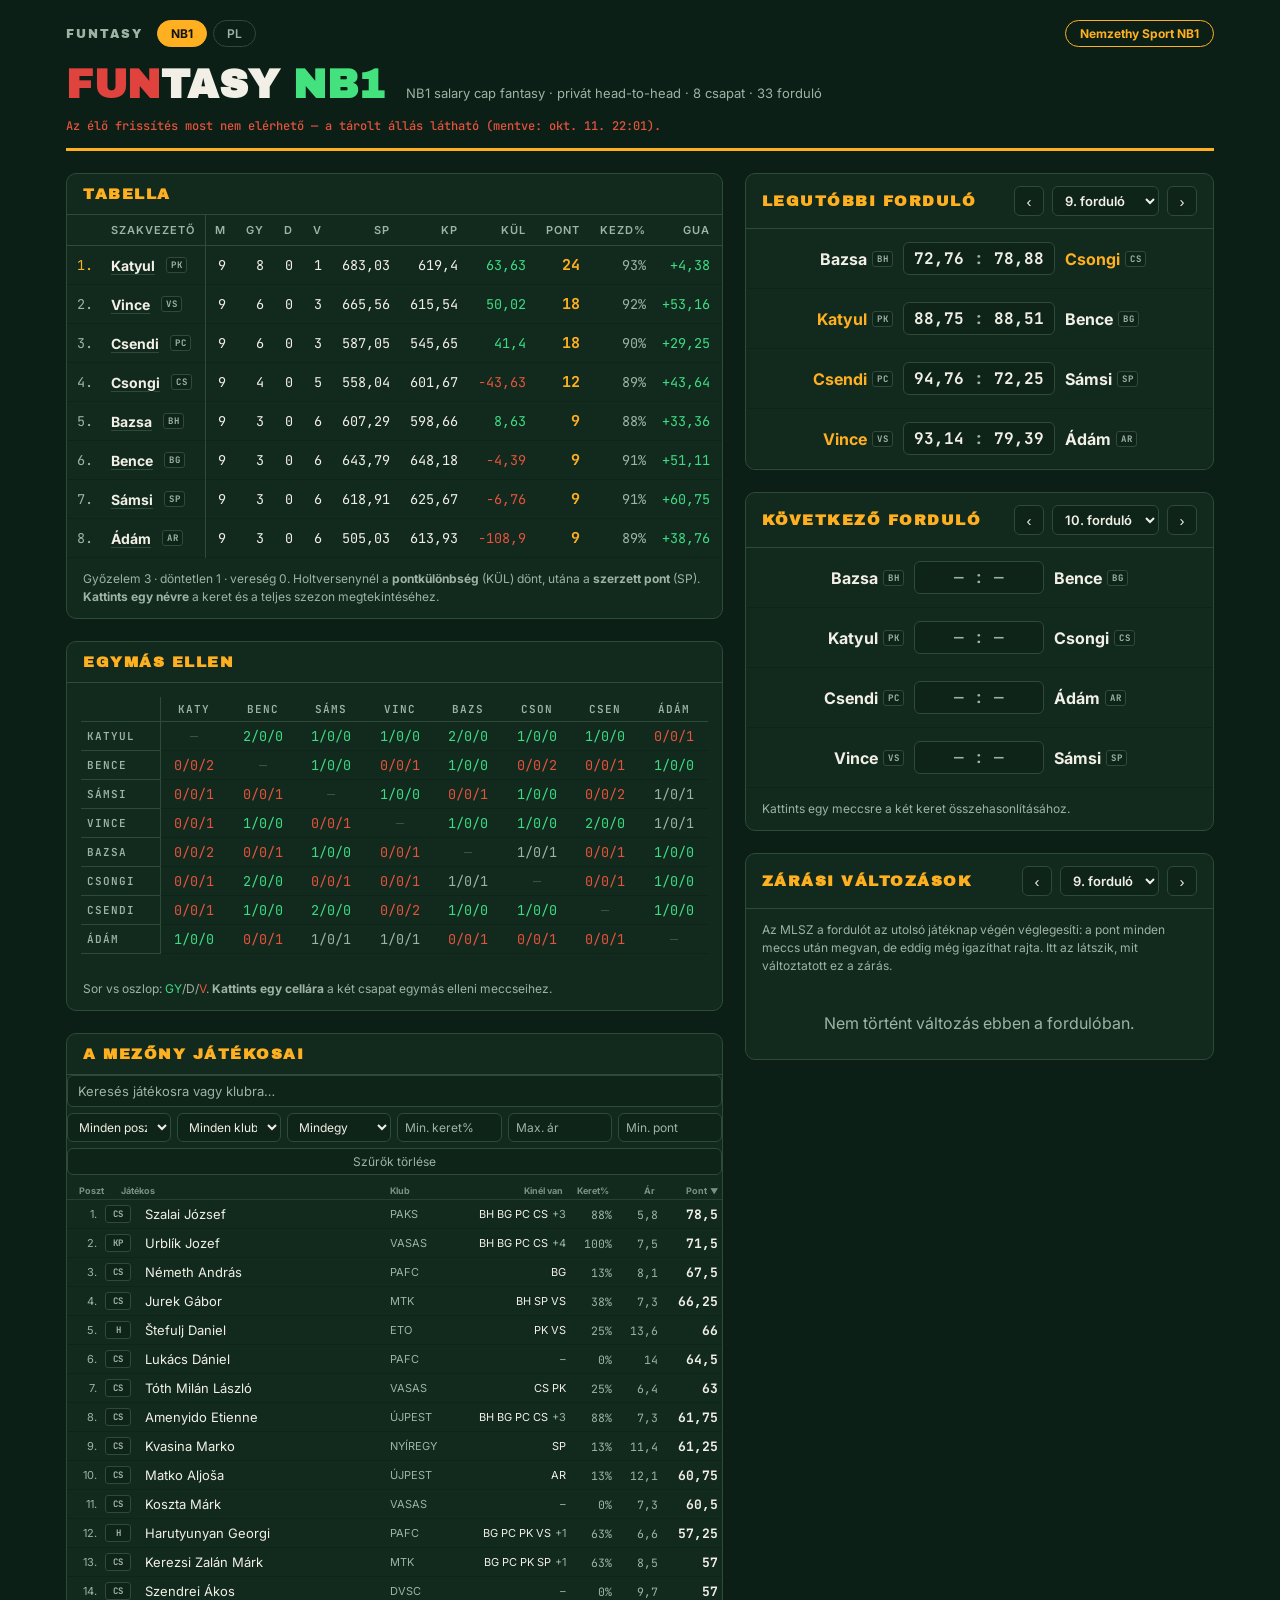
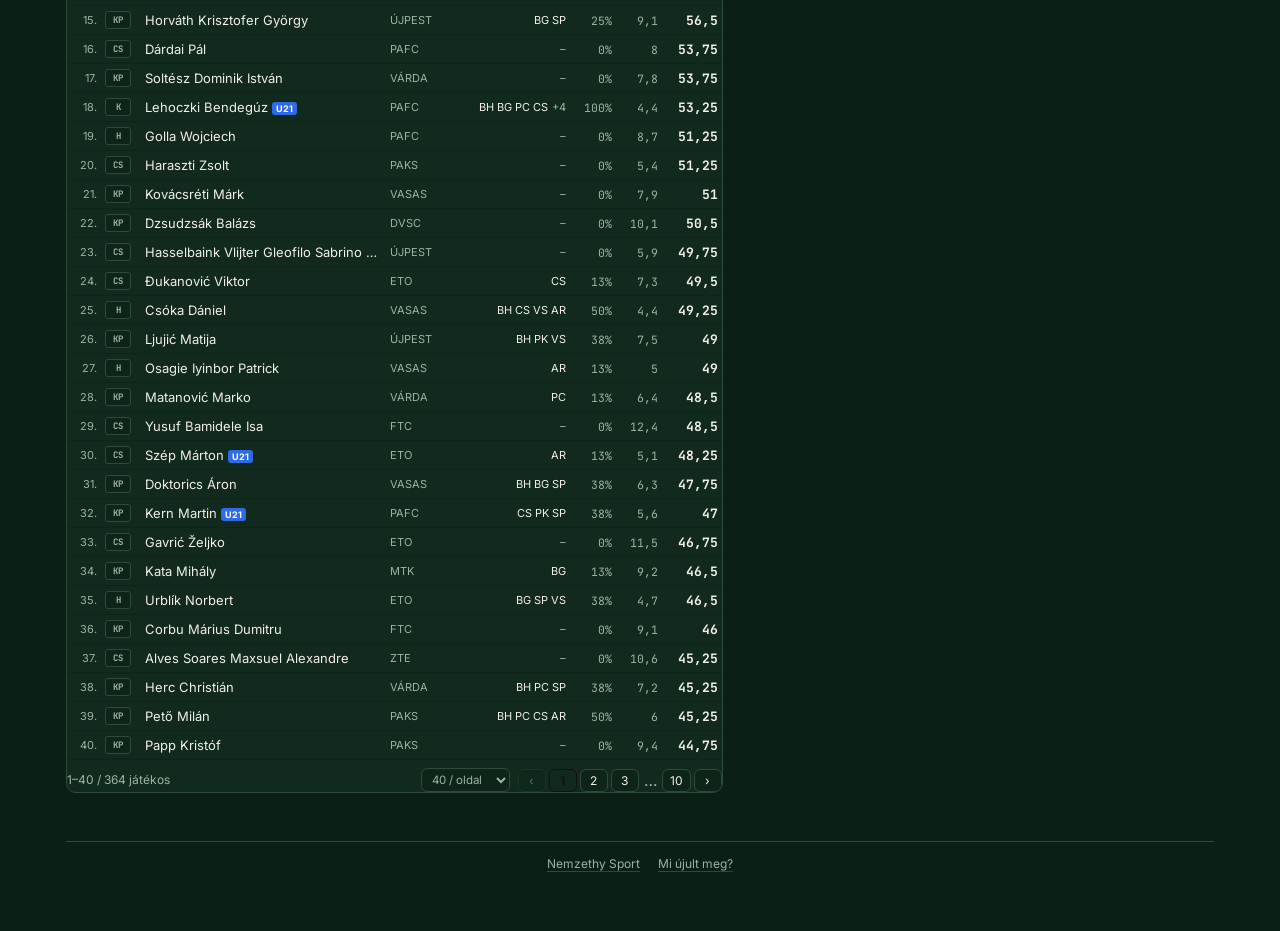
==== nb1/index.html @ 98ca0912 "One entry point for writing a piece, no article draft file naplo/cikk-elott.py is the first step of " ====
<!DOCTYPE html>
<html lang="hu">
<head>
<meta charset="UTF-8">
<meta name="viewport" content="width=device-width, initial-scale=1.0">
<title>FunTasy NB1 — H2H</title>
<link rel="preconnect" href="https://fonts.googleapis.com">
<link rel="preconnect" href="https://fonts.gstatic.com" crossorigin>
<!-- A betukeszlet-ivet NEM blokkolokent toltjuk. Egy sima <link rel=stylesheet>
     megallitja a lap megjeleneset, amig a Google valaszol: kimerve DOMContentLoaded
     57 ms helyett 12,6 MASODPERC, ha a fonts.googleapis.com nem elerheto - addig
     a lapon SEMMI nincs. A media="print" + onload trukk aszinkronna teszi: a
     tartalom azonnal latszik a tartalek betuvel (a `display=swap` miatt ugyis az
     lenne az elso festes), es a webfont akkor lep be, amikor megjott. -->
<link rel="stylesheet" media="print" onload="this.media='all';this.onload=null"
      href="https://fonts.googleapis.com/css2?family=Archivo+Black&family=Inter:wght@400;600;700&family=JetBrains+Mono:wght@500;700&display=swap">
<noscript><link rel="stylesheet"
      href="https://fonts.googleapis.com/css2?family=Archivo+Black&family=Inter:wght@400;600;700&family=JetBrains+Mono:wght@500;700&display=swap"></noscript>
<link rel="stylesheet" href="../funtasy.css?v=115">
</head>
<body class="liga-nb1">
<div class="wrap">
<noscript><div class="note nojs">Ehhez az oldalhoz <b>JavaScript</b> kell: a táblázatokat a
  böngésző tölti fel a mentett adatokból. JavaScript nélkül csak az üres keret látszik.</div></noscript>
<nav class="liganav" id="liganav"></nav>
<header>
  <h1><span class="fun">FUN</span>TASY <span class="tag">NB1</span></h1>
  <!-- Az alcímet a FunTasy.renderNav írja a közös LIGAK listából; ez itt csak
       tartalék, ha a JS nem futna le. -->
  <div class="sub">NB1 salary cap fantasy · privát head-to-head · 8 csapat · 33 forduló</div>
  <div id="status"></div>
</header>

<div class="grid">
  <div>
    <div class="panel">
      <h2>Tabella</h2>
      <div class="tablewrap"><table id="table"></table></div>
      <div class="note">Győzelem 3 · döntetlen 1 · vereség 0. Holtversenynél a <b>pontkülönbség</b> (KÜL) dönt, utána a <b>szerzett pont</b> (SP).
      <b>Kattints egy névre</b> a keret és a teljes szezon megtekintéséhez.</div>
    </div>
    <div class="panel">
      <h2>Egymás ellen</h2>
      <div class="matrix" id="matrix"></div>
      <div class="note">Sor vs oszlop: <span class="pos">GY</span>/<span style="color:var(--draw)">D</span>/<span class="neg">V</span>.
      <b>Kattints egy cellára</b> a két csapat egymás elleni meccseihez.</div>
    </div>
    <div class="panel" id="jlPanel" style="display:none">
      <h2>A mezőny játékosai</h2>
      <div id="jlDoboz"></div>
    </div>
  </div>
  <div>
    <div class="panel">
      <h2>Legutóbbi forduló
        <span class="roundnav">
          <button data-nav="past" data-d="-1">‹</button>
          <select id="selPast"></select>
          <button data-nav="past" data-d="1">›</button>
        </span>
      </h2>
      <div id="mPast"></div>
    </div>
    <div class="panel">
      <h2>Következő forduló
        <span class="roundnav">
          <button data-nav="next" data-d="-1">‹</button>
          <select id="selNext"></select>
          <button data-nav="next" data-d="1">›</button>
        </span>
      </h2>
      <div id="mNext"></div>
      <div class="note">Kattints egy meccsre a két keret összehasonlításához.</div>
    </div>

    <!-- Zarasi valtozasok. Ugyanaz a hely, ugyanaz a cim es ugyanaz a
         megjelenites, mint a PL panelje - csak cserek nincsenek: az NB1-ben a
         fordulo zarasakor nem all be automatikus csere. -->
    <div class="panel" id="znPanel" style="display:none">
      <h2>Zárási változások
        <span class="roundnav">
          <button data-znav="-1">‹</button>
          <select id="selZaras"></select>
          <button data-znav="1">›</button>
        </span>
      </h2>
      <div class="note">Az MLSZ a fordulót az utolsó játéknap végén véglegesíti: a pont
        minden meccs után megvan, de eddig még igazíthat rajta.
        Itt az látszik, mit változtatott ez a zárás.</div>
      <div id="znBody"></div>
    </div>
  </div>
</div>
<div class="lablec" id="lablec"></div>
</div>

<div class="ov" id="ov">
  <div class="modal">
    <button class="mback" id="ovBack" style="display:none" title="Vissza">‹ vissza</button>
    <button class="mclose" id="ovClose">×</button>
    <div class="mtitle" id="mTitle"></div>
    <div class="msub" id="mSub"></div>
    <div class="tabs" id="mTabs"></div>
    <div id="mBody"></div>
  </div>
</div>

<script src="../funtasy.js?v=115"></script>
<script>
// ======= KONFIGURÁCIÓ =======
const MEMBERS = {
  "Katyul":"peterkmrs", "Bence":"Dill Dough", "Sámsi":"samsonp", "Vince":"HolVanSalah",
  "Bazsa":"Hoxha98", "Csongi":"szcsngr", "Csendi":"cspeti93", "Ádám":"siuu_1885"
};
const COMPETITION = 3;
// Szemelyenkent azonos monogram a ket ligaban - ez az egyedi azonosito a
// majdani osszesito oldalhoz. A kozos jatekosoknal a Draft-liga monogramja;
// Samsi csak az NB1-ben jatszik, o a samsonp-bol kapott SP-t.
const MONOGRAM = {
  "Katyul":"PK", "Bence":"BG", "Sámsi":"SP", "Vince":"VS",
  "Bazsa":"BH", "Csongi":"CS", "Csendi":"PC", "Ádám":"AR"
};
const SCHEDULE = {"1": [["Bazsa", "Katyul", 50.75, 56.75], ["Csongi", "Bence", 48.5, 47.38], ["Csendi", "Vince", 48.0, 50.75], ["Sámsi", "Ádám", 45.0, 52.38]], "2": [["Bazsa", "Csongi", 62.0, 45.37], ["Katyul", "Bence", 71.13, 55.25], ["Csendi", "Sámsi", 52.88, 43.12], ["Vince", "Ádám", 55.01, 60.25]], "3": [["Bazsa", "Bence", 72.75, 73.0], ["Katyul", "Csongi", 66.13, 59.0], ["Csendi", "Ádám", 52.88, 47.25], ["Vince", "Sámsi", 60.88, 79.75]], "4": [["Bazsa", "Csendi", 51.63, 63.63], ["Katyul", "Vince", 81.25, 75.75], ["Csongi", "Sámsi", 67.13, 84.51], ["Bence", "Ádám", 82.38, 49.63]], "5": [["Bazsa", "Vince", null, null], ["Katyul", "Csendi", null, null], ["Csongi", "Ádám", null, null], ["Bence", "Sámsi", null, null]], "6": [["Bazsa", "Sámsi", null, null], ["Katyul", "Ádám", null, null], ["Csongi", "Csendi", null, null], ["Bence", "Vince", null, null]], "7": [["Bazsa", "Ádám", null, null], ["Katyul", "Sámsi", null, null], ["Csongi", "Vince", null, null], ["Bence", "Csendi", null, null]], "8": [["Bazsa", "Katyul", null, null], ["Csongi", "Bence", null, null], ["Csendi", "Vince", null, null], ["Sámsi", "Ádám", null, null]], "9": [["Bazsa", "Csongi", null, null], ["Katyul", "Bence", null, null], ["Csendi", "Sámsi", null, null], ["Vince", "Ádám", null, null]], "10": [["Bazsa", "Bence", null, null], ["Katyul", "Csongi", null, null], ["Csendi", "Ádám", null, null], ["Vince", "Sámsi", null, null]], "11": [["Bazsa", "Csendi", null, null], ["Katyul", "Vince", null, null], ["Csongi", "Sámsi", null, null], ["Bence", "Ádám", null, null]], "12": [["Bazsa", "Vince", null, null], ["Katyul", "Csendi", null, null], ["Csongi", "Ádám", null, null], ["Bence", "Sámsi", null, null]], "13": [["Bazsa", "Sámsi", null, null], ["Katyul", "Ádám", null, null], ["Csongi", "Csendi", null, null], ["Bence", "Vince", null, null]], "14": [["Bazsa", "Ádám", null, null], ["Katyul", "Sámsi", null, null], ["Csongi", "Vince", null, null], ["Bence", "Csendi", null, null]], "15": [["Bazsa", "Katyul", null, null], ["Csongi", "Bence", null, null], ["Csendi", "Vince", null, null], ["Sámsi", "Ádám", null, null]], "16": [["Bazsa", "Csongi", null, null], ["Katyul", "Bence", null, null], ["Csendi", "Sámsi", null, null], ["Vince", "Ádám", null, null]], "17": [["Bazsa", "Bence", null, null], ["Katyul", "Csongi", null, null], ["Csendi", "Ádám", null, null], ["Vince", "Sámsi", null, null]], "18": [["Bazsa", "Csendi", null, null], ["Katyul", "Vince", null, null], ["Csongi", "Sámsi", null, null], ["Bence", "Ádám", null, null]], "19": [["Bazsa", "Vince", null, null], ["Katyul", "Csendi", null, null], ["Csongi", "Ádám", null, null], ["Bence", "Sámsi", null, null]], "20": [["Bazsa", "Sámsi", null, null], ["Katyul", "Ádám", null, null], ["Csongi", "Csendi", null, null], ["Bence", "Vince", null, null]], "21": [["Bazsa", "Ádám", null, null], ["Katyul", "Sámsi", null, null], ["Csongi", "Vince", null, null], ["Bence", "Csendi", null, null]], "22": [["Bazsa", "Katyul", null, null], ["Csongi", "Bence", null, null], ["Csendi", "Vince", null, null], ["Sámsi", "Ádám", null, null]], "23": [["Bazsa", "Csongi", null, null], ["Katyul", "Bence", null, null], ["Csendi", "Sámsi", null, null], ["Vince", "Ádám", null, null]], "24": [["Bazsa", "Bence", null, null], ["Katyul", "Csongi", null, null], ["Csendi", "Ádám", null, null], ["Vince", "Sámsi", null, null]], "25": [["Bazsa", "Csendi", null, null], ["Katyul", "Vince", null, null], ["Csongi", "Sámsi", null, null], ["Bence", "Ádám", null, null]], "26": [["Bazsa", "Vince", null, null], ["Katyul", "Csendi", null, null], ["Csongi", "Ádám", null, null], ["Bence", "Sámsi", null, null]], "27": [["Bazsa", "Sámsi", null, null], ["Katyul", "Ádám", null, null], ["Csongi", "Csendi", null, null], ["Bence", "Vince", null, null]], "28": [["Bazsa", "Ádám", null, null], ["Katyul", "Sámsi", null, null], ["Csongi", "Vince", null, null], ["Bence", "Csendi", null, null]], "29": [["Bazsa", "Katyul", null, null], ["Csongi", "Bence", null, null], ["Csendi", "Vince", null, null], ["Sámsi", "Ádám", null, null]], "30": [["Bazsa", "Csongi", null, null], ["Katyul", "Bence", null, null], ["Csendi", "Sámsi", null, null], ["Vince", "Ádám", null, null]], "31": [["Bazsa", "Bence", null, null], ["Katyul", "Csongi", null, null], ["Csendi", "Ádám", null, null], ["Vince", "Sámsi", null, null]], "32": [["Bazsa", "Csendi", null, null], ["Katyul", "Vince", null, null], ["Csongi", "Sámsi", null, null], ["Bence", "Ádám", null, null]], "33": [["Bazsa", "Vince", null, null], ["Katyul", "Csendi", null, null], ["Csongi", "Ádám", null, null], ["Bence", "Sámsi", null, null]]};
// ============================

FunTasy.renderNav('nb1','../');   // ligavalto sav a kozos listabol
FunTasy.verzioOr();   // elavult lap -> egyszeri ujratoltes
FunTasy.renderLablec('../');       // lablec ugyanonnan

const $ = id => document.getElementById(id);
// A modal es a nezet-verem a kozos retegbol jon (funtasy.js). Korai
// deklaracio: a lentebbi nezetek (pl. showH2H) mar hivatkoznak ra.
const NEZET = FunTasy.nezetVerem({ov:'ov', vissza:'ovBack'});
const vShow=NEZET.mutat, vBack=NEZET.vissza, openModal=NEZET.nyit, closeModal=NEZET.zar;
const fmt = FunTasy.fmt, esc = FunTasy.esc, played = FunTasy.played;

// A fordulok szama a menetrendbol jon. Korabban a 33-as szam kilenc helyen
// volt beegetve; ha valaha valtozik, most eleg a menetrendet cserelni.
const ROUNDS = Object.keys(SCHEDULE).map(Number).sort((a,b)=>a-b);
const LAST_ROUND = ROUNDS[ROUNDS.length-1];

// A folyamatban levo fordulo elo eredmenyei. Ketfele forrasbol toltodik:
// a results.json "provisional" fordulojabol (a gyujto 3 orankent irja) es a
// bongeszos elo lekeresbol (percre friss). A tabellaba es a matrixba NEM
// szamit bele - oda csak a lezart fordulo kerul. A meccspanelen "elo"
// jelolessel jelenik meg.
const LIVE = {};
// ugyanaz nev szerint: a fordulo-lista es a meccs-adatlap innen veszi az
// elo allast (ott nincs kezunkben a menetrendbeli sorszam)
const eloAllas = FunTasy.eloKereso(LIVE);

// ---------- kezdoallitasi hatekonysag (NB1) ----------
// A SZAMITAS a gyujtoben el (collect.py hatekonysag - fix pad-szabaly,
// kapitany, magyarszabaly), az eredmeny a kis hatekonysag.json-ban jon:
// a lapnak igy nem kell a teljes kerettortenetet letoltenie a tabellahoz.
let KEZD = null;
fetch('../hatekonysag.json?t='+Date.now()).then(r=>r.ok?r.json():null)
  .then(j=>{ if(j&&j.rounds){ KEZD=j.rounds; renderTable(); } }).catch(()=>{});
const kezdErtek=(nev,r)=>((KEZD||{})[r]||{})[nev]||null;

// ---------- Guardiola mutato (NB1) ----------
// A SZAMITAS is a gyujtoben el (collect.py guardiola): a mult heti kerethez
// az ADOTT fordulo nyers pontjai kellenek MINDEN jatekosra, az pedig a
// bontasok/<r>.json - fordulonkent 40 KB. Azt a lapnak nem letoltenie kell,
// hanem a kesz kis fajlt (guardiola.json) beolvasnia.
// A tabella kumulalt oszlopa ugyanabbol a korbol szamol, mint a tabella.
let GUARD = null;
fetch('../guardiola.json?t='+Date.now()).then(r=>r.ok?r.json():null)
  .then(j=>{ if(j&&j.rounds){ GUARD=j.rounds; renderTable(); } }).catch(()=>{});
const guardErtek=(nev,r)=>((GUARD||{})[r]||{})[nev]||null;

// ---------- Round preview / round summary (articles.json) ----------
// A short piece of writing about one fixture, shown on its match page. A
// missing or empty file is not an error - then there is simply no strip.
// If the file lands AFTER a match page was opened, redraw it: otherwise
// the strip would stay away until the reader closed and reopened it.
let ARTICLES = null;
fetch('../articles.json?t='+Date.now()).then(r=>r.ok?r.json():null).catch(()=>null)
  .then(j=>{ if(!j) return; ARTICLES=j;
    if(MECCS && $('ov').classList.contains('open')) meccsTest(); });
// A round is CLOSED when the collector has written its results into the
// schedule. A round still in progress goes into LIVE instead (collect.py
// marks it "provisional"), and its points can still move - see the gate
// in FunTasy.matchArticle.
const roundClosed = r => !LIVE[r] && (SCHEDULE[r]||[]).some(played);

const T = FunTasy.create({
  kezd: kezdErtek,
  guard: guardErtek,
  entries:     () => Object.keys(MEMBERS),
  schedule:    SCHEDULE,
  live:        LIVE,
  firstRound:  1,
  lastRound:   LAST_ROUND,
  nameHeader:  'Szakvezető',
  tag:         n => MONOGRAM[n] || '',
  matrixOrder: () => Object.keys(MEMBERS),        // rogzitett sorrend, nem tabella szerinti
  nameAttr:    n => `data-member="${esc(n)}"`,
  matchAttr:   (h,v,r) => `data-h="${esc(h)}" data-v="${esc(v)}" data-r="${r}"`,
  onMatrixClick: (a,b) => showH2H(a,b),
  els: { table:'table', matrix:'matrix', mPast:'mPast', mNext:'mNext',
         selPast:'selPast', selNext:'selNext' }
});
T.bindNav();
const renderTable     = () => T.renderTable();
const renderMatches   = w  => T.renderMatches(w);
const renderMatrix    = () => T.renderMatrix();
const lastPlayedRound = () => T.lastPlayedRound();
const nextRound       = () => T.nextRound();

// ---------- API ----------
// A proxy-URL-ekre idobelyeg kerul, kulonben a proxy a SAJAT gyorsitotarabol
// szolgal ki: iPhone-on ugy alltunk, hogy akarhanyszor toltottuk ujra a lapot,
// ugyanaz a jatekos-pont jott vissza. Ez megosztott gyorsitotar volt, nem a
// keszuleke - ezert nem elegendo a no-store, a proxy kulcsat kell valtoztatni.
// Az MLSZ sajat URL-jehez (direkt utvonal) szandekosan NEM nyulunk: nincs
// igazolva, hogy tur egy ismeretlen parametert, es ott a no-store amugy is
// eleg (kozbeeso megosztott gyorsitotar nincs).
// A proxys lekeres a kozos retegben el (funtasy.js -> FunTasy.lekero), mert
// mindket liga-oldalnak ugyanaz kell. Korabban kulon peldany volt itt es a
// PL-en, es a gyorsitotar-javitast ket kulonbozo alaku kodba kellett beirni.
// Az MLSZ-nel a valasz akkor ervenyes, ha van benne `data` tomb, es teljes
// kudarcnal kivetelt dobunk (a hivo ebbol tudja, hogy a statuszsavba irjon).
const apiGet = FunTasy.lekero({
  ervenyes: j => j && Array.isArray(j.data),
  hiba: 'dob',
  jelez: cimke => { const st=$('status'); if(st) st.textContent=FunTasy.statusz.keres(cimke); }
});

// A jatekos-adatlap vegpontja NEM `data` burokban valaszol - a mezok a
// gyokerben allnak -, tehat a fenti ervenyesseg-feltetel elutasitana. Sajat
// lekero jar hozza, sajat feltetellel; statuszsavot nem ir, mert ez csak
// kiegeszito adat a profilhoz, nem az, amire a nezo var.
const apiGetLap = FunTasy.lekero({
  ervenyes: j => j && Array.isArray(j.rounds),
  hiba: 'dob'
});

// ---------- élő frissítés ----------
const USER_IDS={};
// Hiba eseten a statuszsavban jelezunk. Ha epp fordulo van folyamatban
// (van elo eredmeny vagy a szerver ideiglenesnek jelolt fordulot), a
// felhasznalot az erdekli, hogy az elo allas nem frissul - errol szol az
// uzenet. Nyugalmi idoszakban a tarolt allas amugy is naprakesz.
const lekeresHiba = FunTasy.hibajelzo({
  eloE: () => Object.keys(LIVE).length>0 || (window.PROVISIONAL||[]).length>0,
  taroltIdo: () => window.TAROLT_IDO,
});
// Elo fordulo alatt percenkent ujra lekerjuk az allast (FunTasy.eloFrissito).
// Csak akkor jar, ha van folyamatban levo fordulo ES lathato a lap.
// A masodik parameter az ora koze. Elesben nincs megadva (60 mp az
// alapertelmezes); a bongeszos teszt allitja at, hogy ne kelljen perceket
// varnia - ez az EGYETLEN celja, mas nem irja.
const ELOORA = FunTasy.eloFrissito(() => refresh(), window.ELO_ORA_KOZ);
const TAGOK=Object.entries(MEMBERS);
// A RANGLISTA-URL EGY HELYEN KESZUL. Ezt kerjuk le elesben, es pontosan
// ezzel keressuk a Worker tarolojaban is (lasd taroltAllas). Ha ket helyen
// allna ossze, a ket URL eszrevetlenul elcsuszhatna, es a tarolo sosem
// talalna - ugyanaz a csapda, mint a ket helyen elo halasztott-meccs
// szabalynal.
const rangUrl = uname =>
  `https://fantasy-api.mlsz.hu/competitions/${COMPETITION}/rankings?include=user_team.user.id,summary_statistics,ranking,rounds,competition_rank&page=1&per_page=5&filter%5Bsearch%5D=${encodeURIComponent(uname)}`;
// EGY ranglista-valasz ertelmezese. Kozos az ELO es a TAROLT uton, hogy a
// ketto ne mondhasson mast ugyanarrol az adatrol.
function beolvas(got, name, uname, j){
  const row=(j?.data||[]).find(d=>d.user_team?.user?.username===uname)||j?.data?.[0];
  if(!row) return false;
  if(row.user_team?.user?.id) USER_IDS[name]=row.user_team.user.id;
  got[name]={};
  for(const rs of (row.user_team?.round_statistics||[])) got[name][rs.round_number]=rs.points;
  return true;
}
// A LIVE reteg feltoltese es a lap ujrarajzolasa. Visszaadja, hany meccs
// kapott elo allast. Szinten kozos a ket uton.
function kirajzol(got){
  let filled=0;
  // A lekert eredmeny NEM a menetrendbe kerul, hanem a LIVE overlaybe: nem
  // tudjuk rola, hogy a fordulo lezarult-e, ezert a tabellaba nem szamit
  // bele. Amint a collect.py archivalja, a results.json-bol jon veglegesen.
  for(const r of ROUNDS) SCHEDULE[r].forEach((m,i)=>{
    if(m[2]!=null) return;                // mar archivalt = vegleges
    const hp=got[m[0]]?.[r], vp=got[m[1]]?.[r];
    if(hp==null||vp==null) return;
    if(!hp && !vp) return;                // 0-0 = a fordulo el sem kezdodott
    (LIVE[r]=LIVE[r]||[])[i]=[m[0],m[1],hp,vp]; filled++;
  });
  eloKeretbol();          // amit az MLSZ meg nem adott meg, a keretbol
  T.rPast=lastPlayedRound(); T.rNext=nextRound();
  renderTable(); renderMatches('past'); renderMatches('next'); renderMatrix();
  return filled;
}
// AZ UTOLSO ISMERT ALLAS - egyetlen kor-utbol, meg az elo lekeres elott.
//
// A KIZART HIBA: "ha valaki mar lekerdezte, lassam azt".
// A lap elso kepe eddig a repobol jott, amit a gyujto 3 orankent frissit -
// tehat ha a telefonod tiz perce mar lekerte a friss allast, a gepen megis
// a regit lattad, es meg is kellett varnod, amig a nyolc lekeres ujra
// lefut. A Worker megjegyzi, amit o maga kert le (tartalek/proxy-worker.js),
// es ezt egy keresben visszaadja.
//
// NEM helyettesiti az elo lekerest, csak MEGELOZI: a refresh utana ugyis
// fut, es ha kozben valtozott valami, felulirja. A kiirt ido a LEKERESE,
// nem a mostani pillanat - pontosan az az allitas, hogy ezt latta utoljara
// barki.
async function taroltAllas(){
  const t = await FunTasy.taroltak(TAGOK.map(([,uname]) => rangUrl(uname)));
  if(!t) return false;
  const got={}; let ok=0, ido=null;
  for(const [name,uname] of TAGOK){
    const rek=t[rangUrl(uname)];
    if(!rek || !rek.adat) continue;
    let j; try{ j=JSON.parse(rek.adat); }catch(e){ continue; }
    if(beolvas(got,name,uname,j)) ok++;
    if(rek.ido && (!ido || rek.ido>ido)) ido=rek.ido;
  }
  if(!ok) return false;
  if(!kirajzol(got)) return false;
  const eloR=Object.keys(LIVE).map(Number).sort((a,b)=>b-a)[0];
  if(eloR){
    const st=$('status');
    st.className='ok';
    st.textContent=FunTasy.statusz.elo(eloR, ido ? Date.parse(ido) : Date.now());
  }
  return true;
}
async function refresh(){
  const st=$('status'); st.className='';
  const tagok=TAGOK, n=tagok.length;
  const got={}; let filled=0, ok=0;
  // EGY szakvezeto lekerese. Az ertelmezes a kozos beolvas-ban van, hogy
  // az elso (egyedul indulo), a tobbi (egyszerre indulo) es a tarolt ut ne
  // ertelmezhesse maskepp ugyanazt az adatot.
  const egy = async ([name,uname], cimke) => {
    let j; try{ j=await apiGet(rangUrl(uname),cimke); }catch(e){ return false; }
    return beolvas(got,name,uname,j);
  };
  try{
    // AZ ELSO KERES EGYEDUL MEGY. A lekero abbol tanulja meg, melyik
    // proxy-ut mukodik (FunTasy.lekero "bevalt"), es a tobbi mar azzal
    // indul. Ha mind a nyolc egyszerre indulna, egy rossz napon mind a
    // nyolc vegigprobalna a teljes utlistat - volt mar ilyen nap
    // volt (naplo/proxy-meres.txt: ket kozvetito egyszerre esett ki).
    if (await egy(tagok[0], `(1/${n}) ${tagok[0][0]}`)) ok++;
    // A TOBBI EGYSZERRE. Korabban mind a nyolc EGYMAS UTAN ment, egyenkent
    // megvarva - nyolc kor-ut sorban, percenkent ujra, olyan adatert, ami
    // az NB1-en naponta 2-4-szer valtozik (az MLSZ meccs kozben nem ad
    // pontot: `eloPontok: false`). Ugyanaz az adat most ket kor-ut alatt.
    const tobbi = tagok.slice(1);
    if (tobbi.length){
      const jott = await Promise.all(tobbi.map(t => egy(t, `(még ${tobbi.length})`)));
      ok += jott.filter(Boolean).length;
      // Aki a parhuzamos korbol kimaradt, azt egyesevel ujraprobaljuk. Egy
      // sorozat-keresre adott elutasitas (vagy egy rossz pillanat) ne
      // hagyjon lyukat az allasban: a hianyzo szakvezeto meccse kulonben
      // allas nelkul maradna ebben a korben.
      const hianyzo = tobbi.filter((t,k) => !jott[k]);
      for (const t of hianyzo) if (await egy(t, `(újra) ${t[0]}`)) ok++;
    }
    if(!ok){ lekeresHiba(); return; }
    filled=kirajzol(got);
    st.className='ok';
    const eloR = Object.keys(LIVE).map(Number).sort((a,b)=>b-a)[0];
    if(filled && eloR) ELOORA.indit(); else ELOORA.allj();
    st.textContent = (filled && eloR) ? FunTasy.statusz.elo(eloR, Date.now())
                                      : FunTasy.statusz.naprakesz(Date.now());
  }catch(e){ lekeresHiba(); }
}

// ---------- keret + szezon nézet ----------
const SQUAD={};
let SQUAD_FILE=null, SQUAD_FILE_AT=null, SQUAD_ROUND=null;
async function loadSquadFile(){
  if(SQUAD_FILE!==null) return SQUAD_FILE;
  try{
    const r=await fetch('../squads.json?t='+Date.now());
    if(r.ok){ const j=await r.json(); SQUAD_FILE=j.squads||{}; SQUAD_FILE_AT=j.updated||null;
              if(j.round) SQUAD_ROUND=j.round; }
    else SQUAD_FILE={};
  }catch(e){ SQUAD_FILE={}; }
  return SQUAD_FILE;
}
// A FOLYO FORDULO ALLASA A KERETEKBOL. Az MLSZ ranglistaja a fordulo
// elso sipszaja elott 0-t mond, a fooldali lista pedig a 0-0-t "el sem
// kezdodott"-kent dobja el - ezert allt ott "- : -", holott a keret mar
// rogzitett, es a MAGYARSZABALY +10 mar pontot er. Ugyanaz a szam, amit a
// meccs-panel mutat (keretOsszeg), tehat a ket nezet nem mond mast.
//
// Csak KITOLT, nem ir felul: amint az MLSZ valodi (nem nulla) pontot ad, a
// refresh azt teszi a helyere.
function eloKeretbol(){
  const r=SQUAD_ROUND;
  if(!r || !SQUAD_FILE || !SCHEDULE[r]) return 0;
  let db=0;
  SCHEDULE[r].forEach((m,i)=>{
    if(m[2]!=null) return;                       // mar vegleges eredmeny
    if((LIVE[r]||[])[i]) return;                 // az elo lekeres mar beirta
    const A=SQUAD_FILE[m[0]], B=SQUAD_FILE[m[1]];
    if(!A||!A.length||!B||!B.length) return;
    (LIVE[r]=LIVE[r]||[])[i]=[m[0],m[1],keretOsszeg(A),keretOsszeg(B)];
    db++;
  });
  if(db){ T.rPast=lastPlayedRound(); T.rNext=nextRound();
          renderMatches('past'); renderMatches('next'); }
  return db;
}
async function getSquad(name){
  if(SQUAD[name]) return SQUAD[name];
  const f=await loadSquadFile();
  if(f && f[name] && f[name].length){ SQUAD[name]=f[name]; return SQUAD[name]; }
  const rounds=await loadHistory();                       // tartalék: utolsó kitöltött forduló
  const ks=Object.keys(rounds).map(Number).sort((a,b)=>b-a);
  for(const k of ks){
    const sq=(rounds[k]||{})[name];
    if(sq && sq.length){ SQUAD[name]=sq; SQUAD_ROUND=k; return sq; }
  }
  throw new Error('ehhez a fordulóhoz még nincs mentett keret');
}
const POSMAP={'K':'GK','GK':'GK','KAPUS':'GK','H':'DEF','V':'DEF','D':'DEF','DEF':'DEF','HÁTVÉD':'DEF',
 'KP':'MID','M':'MID','MID':'MID','KÖZÉPPÁLYÁS':'MID','CS':'ST','T':'ST','F':'ST','ST':'ST','CSATÁR':'ST'};
const posLabel=p=>POSMAP[String(p||'').toUpperCase()]||(p||'–');
const posRank=p=>({GK:0,DEF:1,MID:2,ST:3}[posLabel(p)] ?? 9);
function magyarBonus(starters){
  const hun=starters.filter(p=>p.hun).length, u21=starters.filter(p=>p.hun&&p.u21).length;
  return {hun,u21,ok:(hun>=5&&u21>=1),pts:(hun>=5&&u21>=1)?10:0};
}
// Sugosor a keret fole: a nyil melle szoban is elmondja, mi tortenik
// kattintasra (az oldal maskor is igy tanit - "Kattints egy nevre...").
const ACCHINT='<div class="acchint">Kattints egy játékosra a pontjai részletezéséhez.</div>';
// Eredmenysor a meccs-adatlap tetejere: ugyanaz a doboz, mint a fooldali
// meccspanelen. Enelkul az allas csak a ket keret-oszlop fejleceben latszott,
// kulon-kulon, es nem derult ki, hogy elo meccsrol van-e szo.
const allasHTML = FunTasy.allasHTML;      // kozos: a PL-en is ugyanez a doboz
// A keret fordulopontszama - ugyanaz a szamitas, mint a keret-oszlop
// fejleceben, hogy az eredmenysor es az oszlopok ne mondhassanak masat.
const keretOsszeg=l=>l.reduce((x,p)=>x+(p.week||0),0)+magyarBonus(l.filter(p=>!p.sub)).pts;
const srtPoszt=a=>[...a].sort((x,y)=>posRank(x.pos)-posRank(y.pos));
const osszeg=a=>a.reduce((x,p)=>x+(p.week||0),0);
// Ad-e a forras pontot MECCS KOZBEN? Az MLSZ nem: ott a pontok csak a meccs
// utan kerulnek be (lasd a liga `eloPontok` mezojet a funtasy.js-ben).
const ELO_PONTOK=(FunTasy.liga('nb1')||{}).eloPontok===true;
// Ezert meccs kozben a 0 nem azt jelenti, hogy "nulla pontot szerzett", hanem
// azt, hogy meg nincs rola adat - ilyenkor kotojel jar, ugyanugy, mint annal,
// aki meg el sem kezdte a meccset. (A PL-en ez maskepp van: ott a 0 valodi.)
const nincsMegAdat=(p, round)=>
  !ELO_PONTOK && eloFordulo(round) && meccsFut(p.start, p.vege);
// Egy jatekos-sor pont-cellaja. A kotojelnek harom oka lehet, mindegyikhez
// sajat magyarazat tartozik (egerrel elolvashato).
function pontCellaHTML(p, round){
  if(p.week||0) return `<span class="pts">${fmt(p.week)}</span>`;
  if(p.nogame) return '<span class="pts" title="ebben a fordulóban nincs meccse">–</span>';
  // A meg el sem kezdodott meccsnel a 0 hazugsag lenne - fuggetlenul attol,
  // mit mond az is_played (az nem megbizhato, lasd meccsAllapot).
  if(meccsAllapot(p.start, p.vege)==='elotte')
    return '<span class="pts" title="'+(lejartHelyorzo(p.start)
      ? 'a meccs elmaradt, új időpontja nincs kitűzve'
      : 'a meccs még nem kezdődött el')+'">–</span>';
  if(p.played===false) return '<span class="pts" title="még nem játszott">–</span>';
  if(nincsMegAdat(p,round))
    return '<span class="pts" title="a meccs zajlik — az MLSZ a pontokat a meccs végén rögzíti">–</span>';
  return `<span class="pts">${fmt(p.week)}</span>`;
}
// Egy jatekos-sor. Kulon fuggveny, mert harom helyrol kell: a teljes keret,
// az eltero jatekosok oszlopa es a kozos jatekosok blokkja is ezt hasznalja.
// A `own` a szakvezeto neve - a pont-bontas ebbol oldja fel a jatekost, ha a
// rekordban meg nincs azonosito.
function plrSorHTML(p, own, round){
  const acc=round?` data-acc="1" data-own="${esc(own)}" data-nm="${esc(p.name)}" data-r="${round}"${p.team?` data-tm="${esc(p.team)}"`:''}${p.id?` data-cp="${p.id}"`:''}${p.played===true?' data-pl="1"':(p.played===false?' data-pl="0"':'')}${p.start?` data-st="${esc(p.start)}"`:''}${p.nogame?' data-ng="1"':''}${p.vege?' data-vg="1"':''}${p.cap?' data-cap="1"':''}${p.sub?' data-sub="1"':''}`:'';
  const pont=pontCellaHTML(p, round);
  return `<div class="plr"${acc}>
      <span class="ppos">${esc(posLabel(p.pos))}</span>
      <span class="nm">${esc(p.name)}${round?'<span class="accarr">▼</span>':''}${p.hun?'<span class="flag" title="magyar"></span>':''}${p.team?` <span class="tm">${esc(p.team)}</span>`:''}</span>
      ${p.u21?'<span class="u21">U21</span>':''}${p.cap?'<span class="cap" title="kapitány – az érték már duplázva">C ×2</span>':''}
      ${pont}</div>`;
}
function squadHTML(name,list,realTotal,round){
  const st=list.filter(p=>!p.sub), sb=list.filter(p=>p.sub);
  const mb=magyarBonus(st);
  const row=p=>plrSorHTML(p,name,round);
  const head = realTotal!=null ? fmt(realTotal) : fmt(keretOsszeg(list));   // = az eredmenysor szama
  return `<div class="sqcol"><h3>${esc(name)}<span>${head}</span></h3>
    ${srtPoszt(st).map(row).join('')}
    <div class="sumline"><span>Kezdők</span><b>${fmt(osszeg(st))}</b></div>
    <div class="bonus ${mb.ok?'ok':'no'}"><span>Magyarszabály · ${mb.hun} magyar kezdő, ebből ${mb.u21} U21</span><b>${mb.ok?'+10':'0'}</b></div>
    <div class="subhead">Cserepad — a feltüntetett érték már felezve</div>
    ${srtPoszt(sb).map(row).join('')}
    <div class="sumline"><span>Pad</span><b>${fmt(osszeg(sb))}</b></div>
  </div>`;
}
let HIST=null;
// Egy fordulo keretei. A teljes elozmeny a szezon vegere ~630 KB lesz, es
// egy meccs megnyitasahoz abbol egyetlen fordulo kell - ezert fordulonkenti
// fajlbol olvasunk. Ha az valamiert nincs meg (regi commit, elgepelt ut), a
// teljes elozmenyre esunk vissza: a lap ettol nem romolhat el, csak lassabb.
const KERET_FORDULO=new Map();
function keretFordulo(r){
  if(!KERET_FORDULO.has(r)) KERET_FORDULO.set(r, (async()=>{
    try{
      const res=await fetch(`../keretek/${r}.json?t=`+Date.now());
      if(res.ok){ const j=await res.json(); if(j&&j.squads) return j.squads; }
    }catch(e){}
    return (await loadHistory())[r] || {};
  })());
  return KERET_FORDULO.get(r);
}
async function loadHistory(){
  if(HIST!==null) return HIST;
  try{ const r=await fetch('../squad_history.json?t='+Date.now());
       HIST = r.ok ? ((await r.json()).rounds||{}) : {}; }
  catch(e){ HIST={}; }
  return HIST;
}
function playersHTML(name, rounds){
  const agg={};
  const rks=Object.keys(rounds).map(Number).sort((a,b)=>a-b);
  for(const r of rks){
    const sq=(rounds[r]||{})[name]; if(!sq) continue;
    for(const p of sq){
      const k=p.name+'|'+(p.team||'');
      const a=agg[k]||(agg[k]={name:p.name,team:p.team,pos:p.pos,hun:!!p.hun,u21:!!p.u21,id:null,pts:0,rounds:0,st:0,sb:0,cap:0});
      if(!a.id && p.id) a.id=p.id;
      a.pts+=(p.week||0); a.rounds++; p.sub?a.sb++:a.st++; if(p.cap)a.cap++;
    }
  }
  const rows=Object.values(agg).sort((a,b)=>b.pts-a.pts);
  if(!rows.length) return '<div class="loading">Ehhez a szakvezetőhöz még nincs elmentett keret-előzmény.</div>';
  const total=rows.reduce((x,r)=>x+r.pts,0);
  let bonusRounds=0,bonusPts=0;
  for(const r of rks){
    const sq=(rounds[r]||{})[name]; if(!sq) continue;
    const mb=magyarBonus(sq.filter(p=>!p.sub));
    if(mb.ok){bonusRounds++;bonusPts+=10;}
  }
  const u21pts=rows.filter(r=>r.u21).reduce((x,r)=>x+r.pts,0);
  const hunpts=rows.filter(r=>r.hun).reduce((x,r)=>x+r.pts,0);
  let h=`<div style="font-size:13px;color:var(--dim);margin-bottom:10px">
    ${rows.length} játékos · ${rks.length} forduló (${rks[0]}–${rks[rks.length-1]}) · játékosok pontja összesen ${fmt(total)}</div>
    <div class="bonus ${bonusRounds===rks.length?'ok':'no'}">
      <span>Magyarszabály · ${bonusRounds}/${rks.length} fordulóban teljesült</span><b>+${bonusPts}</b></div>
    <div class="bonus"><span>Magyar játékosok pontja · ebből U21: ${fmt(u21pts)}</span><b>${fmt(hunpts)}</b></div>
    <table><tr><th></th><th>Játékos</th><th>F</th><th>Kezdő</th><th>Pad</th><th>C</th><th>Pont</th></tr>`;
  rows.forEach((r,i)=>{
    h+=`<tr class="clickable" data-prof="${esc(r.name)}"${r.id?` data-pcp="${r.id}"`:''} data-ptm="${esc(r.team||'')}" data-ppos="${esc(r.pos||'')}"${r.hun?' data-phun="1"':''}${r.u21?' data-pu21="1"':''}><td class="rank">${i+1}.</td>
      <td class="name"><span class="nevsor"><span class="ppos">${esc(posLabel(r.pos))}</span>${esc(r.name)}${r.hun?'<span class="flag"></span>':''}${r.u21?' <span class="u21">U21</span>':''}${r.team?` <span class="tm">${esc(r.team)}</span>`:''}</span></td>
      <td>${r.rounds}</td><td>${r.st}</td><td>${r.sb}</td><td>${r.cap||''}</td>
      <td class="pont">${fmt(r.pts)}</td></tr>`;
  });
  return '<div class="tablewrap">'+h+'</table></div>';
}

// ---------- "Változtatások" fül (keretvaltozasok.json) ----------
// A SZAMITAS a gyujtoben van (collect.py keretvaltozas), ugyanabbol a korbol
// es ugyanazzal a kerekitessel, mint a Guardiola mutato - eppen azt vezeti
// le. A lap csak megjeleniti; ha itt szamolna ujra, ket igazsag lenne
// ugyanarrol a szambol.
let KVALT=null;
async function loadValtozasok(){
  if(KVALT) return KVALT;
  try{
    const r=await fetch('../keretvaltozasok.json?t='+Date.now());
    KVALT=r.ok ? ((await r.json()).rounds||{}) : {};
  }catch(e){ KVALT={}; }
  return KVALT;
}
const SZLABEL={C:'kapitány', pad:'pad', kezdo:'kezdő'};
function valtoztatasokHTML(name, kv){
  // NOVEKVO sorrend - ugyanugy, mint a Fordulok fulon es mindenutt mashol
  const rks=Object.keys(kv||{}).map(Number).sort((a,b)=>a-b);
  const prof=x=>({'data-prof':x.n, 'data-pcp':x.id, 'data-ptm':x.tm||'', 'data-ppos':x.pos||''});
  const alap=x=>({poszt:posLabel(x.pos), nev:x.n, klub:x.tm, prof:prof(x)});
  const csoportok=[];
  for(const r of rks){
    const v=(kv[r]||{})[name];
    if(!v) continue;
    // A PONTOS agra UGYANAZ a kapu vonatkozik, mint a tabellara es a
    // Fordulok fulre (T.guardErtek): elo vagy meg le nem zart forduloban a
    // mutato nem szamolhato. A VALTOZTATAS viszont ilyenkor is ismert - a
    // keret a leadasi hatarido utan rogzitett -, ezert azt kiirjuk, csak
    // pontertek nelkul. Ha a gyujtoben mar allna szam egy le nem zart
    // fordulora, azt itt SZANDEKOSAN figyelmen kivul hagyjuk: egy helyen
    // doljon el, mikor van ertek.
    const g=T.guardErtek(name, r);
    const pontos=!!g && v.pontok!==false;
    // A kozepso oszlop a jatekos NYERS fordulopontja; ha a szerep modositja
    // (kapitany duplan, pad felezve), akkor "nyers -> ennyit ert" alakban -
    // enelkul a kapitanyi 28,5 mellett nem latszana, honnan jott.
    const ertek=x=>x.nyers===x.ert ? {ert:x.nyers} : {elott:x.nyers, utan:x.ert};
    // a szerep-cimke ugyanaz a ket agon; csak az ertek-oszlopok hianyoznak
    const sor=x=>({...alap(x), cimke:x.sz==='kezdo'?'':SZLABEL[x.sz]});
    const reszek=[
      {cim:'Eladva', sorok:v.ki.map(x=>pontos
        ? {...sor(x), ...ertek(x), dl:-x.ert} : sor(x))},
      {cim:'Megvéve', sorok:v.be.map(x=>pontos
        ? {...sor(x), ...ertek(x), dl:x.ert} : sor(x))},
      {cim:'Szerepváltás', sorok:v.szerep.map(x=>pontos
        ? {...alap(x), cimke:SZLABEL[x.szE]+' → '+SZLABEL[x.szU],
           elott:x.ertE, utan:x.ertU, dl:+(x.ertU-x.ertE).toFixed(2)}
        : {...alap(x), cimke:SZLABEL[x.szE]+' → '+SZLABEL[x.szU]})},
    ];
    // A magyarszabaly nem egy jatekoson mulik, hanem a kereten - sajat
    // szakasz. Pont nelkuli fordulonal nincs: az is pont.
    if(pontos && v.bonusz) reszek.push({cim:'Magyarszabály', sorok:[
      {nev:'Magyarszabály', cimke:v.bonusz>0?'megjött':'elveszett', dl:v.bonusz}]});
    csoportok.push({nev:r+'. forduló', guard:pontos?v.guard:null, reszek,
                    megj:pontos?'':'még nincs pontszám'});
  }
  if(!csoportok.length)
    return '<div class="loading">Ehhez a szakvezetőhöz még nincs elmentett változtatás.</div>';
  return `<div class="note" style="padding:0 0 10px">Az <b>eladott</b> játékos a <b>múlt heti</b> szerepével számít (ennyit hozott volna, ha hozzá sem nyúlsz), a <b>megvett</b> a mostanival. A jobb szélső szám a forduló mérlegére gyakorolt hatás; mellette a játékos nyers fordulópontja, kapitánynál és padosnál <b>nyers → ennyit ért</b> alakban. A blokk alján az összeg: ez a forduló <b>GUARD</b> értéke, ugyanaz, ami a Fordulók fülön és a tabellában áll. A <b>folyamatban lévő</b> fordulónál a változtatás már látszik, pontszám még nincs hozzá.</div>`
    + FunTasy.valtoztatasLista(csoportok, 'Nincs adat.');
}

// ---------- meccs utáni pontigazítás (zarasok_nb1.json) ----------
// A gyujto akkor ir ide, ha egy MAR LEMENT meccsu jatekos pontja megvaltozik,
// mielott a fordulo heti osszege veglegesse valna. Elesben ritka; a panel
// csak akkor jelenik meg, ha van benne adat - ures dobozzal nem foglaljuk a
// helyet olyasmivel, ami tobbnyire ures.
let ZNADAT = null, ZNFORDULO = null;
function znHTML(r){
  // A HTML-t a kozos reteg rakja ossze (FunTasy.zarasLista) - ugyanaz, mint a
  // PL paneljen. Itt csak a sorok allnak ossze.
  const csapatok = (ZNADAT || {})[r] || {};
  const csoportok = Object.keys(csapatok).sort((a,b)=>a.localeCompare(b,'hu')).map(mgr=>({
    nev: mgr, jelzok: {'data-member': mgr},
    // Az elso fordulok eseteinel (nk jelzo) csak a VALTOZAS merteke ismert, a
    // jatekos sajat pontja nem - ott nincs "elotte -> utana", es a nev sem
    // nyit profilt.
    sorok: (csapatok[mgr].pont || []).map(x => x.nk
      ? { nev: 'Ismeretlen játékos', dl: x.dl != null ? x.dl : x.utan - x.elott }
      : { poszt: posLabel(x.pos||''), nev: x.n, klub: x.tm,
          prof: {'data-prof': x.n, 'data-pcp': x.cp, 'data-ptm': x.tm},
          elott: x.elott, utan: x.utan })
  }));
  const ismeretlen = csoportok.some(cs=>cs.sorok.some(x=>!x.prof));
  return FunTasy.zarasLista(csoportok, FunTasy.UZENET.nincsValtozas)
    + (ismeretlen ? '<div class="note">Ezekről a fordulókról az oldal még nem gyűjtött '
        + 'játékos-szintű adatot: csak az látszik, mennyivel változott a pont — az nem, '
        + 'hogy kinél.</div>' : '');
}
// A legordulot es a ket nyilat a kozos lapozo viszi (FunTasy.forduloLapozo)
// - ugyanaz a vezerlo, mint a PL zarasi panelje folott.
let ZNLAPOZO = null;
function znRajzol(){
  $('znBody').innerHTML = znHTML(ZNFORDULO);
}
function znInit(){
  const van = Object.keys(ZNADAT).map(Number).filter(r=>Object.keys(ZNADAT[r]||{}).length).sort((a,b)=>a-b);
  if(!van.length) return;                        // nincs mit mutatni
  // MINDEN eddigi fordulo szerepel a listaban, nem csak az, amelyikben volt
  // valtozas: ahol nem volt, ott az a hir, hogy nem volt.
  // ...de csak a MAR LEJATSZOTT fordulokig: a jovobeliekrol nyilvan nincs mit
  // mondani. Lejatszott az, aminek van eredmenye a menetrendben; a folyo
  // fordulot is beleertve, ha van benne adatunk.
  const utolso = Math.max(van[van.length-1],
    ...ROUNDS.filter(r=>(SCHEDULE[r]||[]).some(m=>m[2]!=null)));
  const rk = ROUNDS.filter(r=>r<=utolso);
  // A PL-panellel egyezoen a LEGUTOLSO fordulon all a lapozo, nem azon, ahol
  // legutoljara volt valtozas: az a hir, ami a legfrissebb fordulorol tudhato
  // - akkor is, ha az annyi, hogy nem tortent valtozas.
  ZNFORDULO = rk[rk.length-1];
  ZNLAPOZO = FunTasy.forduloLapozo({ sel:'selZaras',
                                     valt:r=>{ ZNFORDULO=r; znRajzol(); } });
  ZNLAPOZO.tolt(rk, ZNFORDULO);
  $('znPanel').style.display = '';
  znRajzol();
}

// ---------- játékosprofil (NB1) ----------
// A MEGJELENITES kozos (funtasy.js -> FunTasy.profilHTML); itt csak az ADAT
// all ossze. Harom forrasbol, ebben a sorrendben:
//   1) squad_history.json - kinel volt a jatekos, milyen szerepben, es mennyi
//      volt a heti pontja. A tarolt `week` MAR tartalmazza a kapitanyi
//      duplazast es a padfelezest, a profilban viszont a jatekos SAJAT
//      pontja kell (fuggetlenul attol, kinel volt), ezert visszaszamoljuk.
//      Ez a fajl a "Szezon jatekosai" fulhoz amugy is betoltodik.
//   2) meccsek.json - az adott fordulo ellenfele es allasa. A jatekos KLUBJA
//      is fordulonkent tarolt (a keret-rekord `team` mezoje), tehat egy
//      szezon kozbeni klubvaltas azoknal a forduloknal helyesen jelenik meg,
//      amikor a jatekos valakinek a kereteben volt.
//   3) az MLSZ pontbontas-vegpontja - CSAK azokra a fordulokra, amikor a
//      jatekos SENKINEL sem volt: onnan maskepp nem tudnank meg a pontjat.
//      Tipikusan nulla-nehany keres, nem az egesz szezon.
// A teteles bontas lenyitasra toltodik, fordulonkent egy keresbol - ugyanaz
// a hivas es ugyanaz a gyorsitotar (BONTAS), mint a keret-nezetben.
// A tarolt `week` mar tartalmazza a kapitanyi duplazast es a padfelezest; a
// profilban viszont a jatekos SAJAT pontja kell, fuggetlenul attol, kinel
// volt. Visszaszamoljuk - de a PADNAL a felezes utan az API mar KEREKIT ket
// tizedesre (0,75 -> 0,38), tehat a puszta ketszerezes 0,01-gyel melle megy.
// MEGMERTUK (naplo/mlsz-jatekoslista.txt, 4. kor): a jatekos alappontja
// MINDIG 0,25 tobbszorose - 238 osszevetett fordulon egyetlen kivetel nelkul,
// es a 16 elteres mind pados eset volt, mind pont 0,01. Ezert a legkozelebbi
// negyedre kerekitve pontosan visszakapjuk az eredeti erteket.
const alapPont = p => Math.round((p.week||0) / (p.cap?2:1) * (p.sub?2:1) * 4) / 4;
let PROFIL_AKT = null;      // az eppen nyitott profil - a lenyilo ebbol dolgozik

async function profilBontasSorok(cp, r){
  const k = cp+'|'+r;
  if(!BONTAS.has(k)){
    // lezart fordulonal a tarolt bontas (bontasok/<r>.json) - ez teszi a
    // profil pontpotlasat azonnalive es halozat-fuggetlenne
    const tarolt=await taroltBontas(cp, r);
    if(tarolt) BONTAS.set(k,{t:Date.now(), sorok:tarolt});
    else{
      const u='https://fantasy-api.mlsz.hu/game-player-stats?include=competition_stat_config'+
        `&filter%5Bcompetition_player_id%5D=${cp}&filter%5Bround_id%5D=${75+2*r}`;
      const j=await apiGet(u);
      BONTAS.set(k,{t:Date.now(), sorok:(j.data||[]).map(s=>({
        name:(s.competition_stat_config||{}).name||'?', value:s.value, points:s.points}))});
    }
  }
  return BONTAS.get(k).sorok;
}

// Egy profil-sor lenyiloja: a klub meccse, alatta a teteles bontas. A
// kapitany/pad szorzo-sorok itt SZANDEKOSAN nincsenek - a profil a jatekos
// sajat pontjat mutatja, azt pedig nem a tulajdonosa alakitja. Kinel volt,
// azt a sor "kinel" resze mondja meg.
async function profilBontasHTML(r){
  const p = PROFIL_AKT;
  if(!p || !p.cp) return null;
  const nyers = await profilBontasSorok(p.cp, r);
  const sorok = nyers.filter(s=>s.points);
  const perc = nyers.find(x=>x.name==='Játszott perc');
  if(perc && perc.value) sorok.unshift({name:'Játszott perc', value:perc.value, points:''});
  const klub = (p.klubok||{})[r] || p.klub;
  return meccsSorokHTML(klub, r)
    + FunTasy.accTable(sorok, 'Ebben a fordulóban nem szerzett pontot érő eseményt.');
}

// A fordulonkenti ar ELSODLEGES forrasa a jatekos-adatlap vegpontja: annak a
// `rounds` tomble fordulonkent adja a `market_price`-t, tehat a szezon elejere
// is - az arnaplonk viszont csak a sajat inditasa ota gyul. Egy profilhoz egy
// keres, es csapdaja van: nincs `data` burok, a mezok a gyokerben allnak.
const ARLAP = new Map();          // cp -> {fordulo: ar}
async function arlapBetolt(cp){
  if(!cp) return null;
  if(ARLAP.has(cp)) return ARLAP.get(cp);
  let terkep = null;
  try{
    const j = await apiGetLap('https://fantasy-api.mlsz.hu/competitions/3/players/' + cp);
    const sorok = (j && j.rounds) || [];
    terkep = {};
    for(const x of sorok){
      // A sor a FORDULO azonositojat adja (round_id = 75 + 2 x fordulo),
      // nem a fordulo szamat - a sajat `id` mezoje mas, azzal nem tevesztheto.
      const rid = (x.round && x.round.id != null) ? x.round.id : x.round_id;
      const r = (typeof rid === 'number') ? (rid - 75) / 2 : null;
      const ar = x.market_price;
      if(Number.isInteger(r) && r > 0 && typeof ar === 'number' && ar > 0) terkep[r] = ar;
    }
    if(!Object.keys(terkep).length) terkep = null;
  }catch(e){ terkep = null; }
  ARLAP.set(cp, terkep);
  return terkep;
}

// Tartalek, ha az adatlap nem jott meg: a sajat arnaplonk csak a valtozasokat
// orzi, tehat az adott fordulora az utolso olyan feljegyzes ervenyes, ami a
// fordulo elso meccse ELOTT (vagy aznap) kelt. A naplo kezdete elotti
// fordulokra nincs ar - a legkozelebbi kesobbi ar nem azoke.
function arForduloban(cp, r){
  const sor = (ARAK||{})[String(cp)];
  if(!sor || !sor.length) return null;
  const meccsek = (MECCSEK||{})[r] || [];
  const kezdes = meccsek.map(m=>(m.start||'').slice(0,10)).filter(Boolean).sort()[0];
  if(!kezdes) return null;
  let ar = null;
  for(const [datum, ertek] of sor) if(datum <= kezdes) ar = ertek;
  return ar;
}

async function profilAdat(jat){
  const rounds = await loadHistory();
  // CSAK a lejatszott fordulok. A jovobelieket szandekosan NEM soroljuk fel:
  // az MLSZ-nel nem talaltuk meg a menetrend-vegpontot (lasd README, 4.
  // fejezet), tehat ott se ellenfelet, se idopontot nem tudnank kiirni -
  // huszonhet ures sor pedig nem informacio, csak zaj. A PL-oldalon ez
  // mas: ott a Draft adja a hatralevo meccseket, ezert ott elore is megy.
  // Ha az NB1-menetrend elokerul, ez a ket sor cserelodik ki.
  const rks = [...new Set([...Object.keys(rounds), ...Object.keys(MECCSEK||{})]
    .map(Number).filter(Boolean))].sort((a,b)=>a-b);
  const azonos = x => jat.cp ? x.id===jat.cp : x.name===jat.nev;
  // a cp-azonosito a REGI keret-rekordokbol hianyzik: ilyenkor barmelyik
  // ujabb fordulo rekordjabol feloldjuk, kulonben a bontas nem kerheto le
  if(!jat.cp){
    for(const r of rks){
      for(const lista of Object.values(rounds[r]||{})){
        const p=lista.find(azonos);
        if(p && p.id){ jat.cp=p.id; break; }
      }
      if(jat.cp) break;
    }
  }
  // A belepesi pontok kulonbozo mennyisegu adatot tudnak a jatekosrol (a
  // lenyilobol pl. csak a nev, az azonosito es a klub jon). Ami hianyzik -
  // poszt, magyar, U21 -, azt a keret-elozmenybol toltjuk ki, kulonben
  // ugyanaz a profil maskepp nezne ki aszerint, honnan nyitottak meg.
  for(const r of rks){
    let kesz=false;
    for(const lista of Object.values(rounds[r]||{})){
      const p=lista.find(azonos);
      if(!p) continue;
      if(!jat.poszt && p.pos) jat.poszt=p.pos;
      if(jat.hun===undefined || jat.hun===false) jat.hun=!!p.hun;
      if(!jat.u21 && p.u21) jat.u21=true;
      kesz=true; break;
    }
    if(kesz) break;
  }
  // Egy keres az egesz profilra; ha nem jon meg, a sajat arnaplonkbol dolgozunk.
  const arlap = await arlapBetolt(jat.cp);
  const sorok=[], klubok={};
  for(const r of rks){
    const per = rounds[r] || {};
    const tulajok=[]; let alap=null, klub=null;
    for(const mgr of Object.keys(per).sort()){
      const p=(per[mgr]||[]).find(azonos);
      if(!p) continue;
      // strukturaltan adjuk at, nem kesz szoveggel: a szerep NEVET es a
      // ligara vetitett aranyokat a kozos reteg szamolja belole
      tulajok.push({nev:mgr, kezdo: !p.sub, kapitany: !!p.cap});
      if(alap===null){ alap=alapPont(p); klub=p.team||null; }
    }
    if(klub) klubok[r]=klub;
    // a fordulo TENYLEGES keretszama - a kozos reteg ebbol szamol aranyt
    // (es csak salary cap ligaban; draftban nem lenne ertelme)
    sorok.push({r, tulajok, pont:alap, klub: klub||jat.klub,
                ar: (arlap && arlap[r] != null) ? arlap[r] : arForduloban(jat.cp, r),
                keretszam: Object.keys(per).length});
  }
  jat.klubok=klubok;
  // Akinel senki sem volt, annak a pontja csak az API-bol derul ki. Ezt NEM
  // varjuk meg a megjeleniteshez, es NEM parhuzamosan lojuk ki: egy soha
  // nem birtokolt jatekosnal ez fordulonkent egy proxys keres, es ot
  // egyszerre kilove a proxy eldobta oket - a profil percekig "toltott",
  // a lenyilo bontas pedig elhasalt (bejelentett hiba). A profil azonnal
  // megjelenik kotojelekkel, a pontok sorban, a hatterben potladnak.
  // ellenfel es allas a meccsek.json-bol, a jatekos ADOTT FORDULOS klubjabol.
  // Az NB1-ben egy klubnak fordulonkent egy meccse van, de a kozos reteg
  // listat var (a PL-ben van dupla fordulo) - itt az a lista egyelemu.
  for(const s of sorok){
    s.meccsek=((MECCSEK||{})[s.r]||[])
      .filter(x=>x.h===s.klub||x.v===s.klub)
      .map(m=>({ellenfel: m.h===s.klub?m.v:m.h, hazai: m.h===s.klub, hp:m.hp, vp:m.vp}));
    if(!s.meccsek.length && s.pont==null) s.jegyzet='nincs meccs';
  }
  const osszes = sorok.reduce((x,s)=>x+(s.pont||0),0);
  const keretben = sorok.filter(s=>s.tulajok.length).length;
  return {
    nev: jat.nev, klub: jat.klub, poszt: jat.poszt,
    liga: 'nb1',
    magyar: !!jat.hun, cimkek: jat.u21?['U21']:[],
    tenyek: [
      {cimke:'Pont összesen', ertek: osszes},
      {cimke:'Fordulók', ertek: sorok.length},
      {cimke:'Ebből keretben', ertek: keretben}
    ],
    sorok, senkinel:'–'
  };
}

// A mezony osszes jatekosa (jatekosok.json) - a fooldali lista es kereso
// forrasa. A profil NEM ebbol nyilik meg: aki kikerult a bajnoksagbol, az
// mar nincs a torzsben, a keret-elozmenyben viszont igen.
let TORZS=null;
async function torzsBetolt(){
  if(TORZS!==null) return TORZS;
  try{
    const r=await fetch('../jatekosok.json?t='+Date.now());
    TORZS = r.ok ? ((await r.json()).players||{}) : {};
  }catch(e){ TORZS={}; }
  return TORZS;
}

// Salary cap ligaban ugyanaz a jatekos TOBB keretben is lehet, ezert a
// "kinel van most" nem egy nev, hanem lista. A megjelenitest (hany fer ki,
// mi kerul a "+N"-be) a kozos reteg vegzi.
function jelenlegiTulaj(cp, nev, keretek){
  const kik=[];
  for(const mgr of Object.keys(keretek||{}).sort())
    if((keretek[mgr]||[]).some(x => cp ? x.id===cp : x.name===nev))
      kik.push({nev:mgr, jel:MONOGRAM[mgr]||''});
  return kik;                    // a rovidites a kozos retegben tortenik
}

async function jatekosPanel(){
  const [torzs, keretek] = await Promise.all([torzsBetolt(), loadSquadFile()]);
  const idk=Object.keys(torzs);
  if(!idk.length) return;                       // nincs mit mutatni
  // hany keretbol all a liga MOST - ebbol jon a Keret% oszlop
  const keretszam=Object.keys(keretek||{}).length;
  const lista=idk.map(id=>({
    id, nev: torzs[id].n, klub: torzs[id].t, poszt: torzs[id].p,
    u21: !!torzs[id].u21, pts: torzs[id].pts||0, ar: torzs[id].ar,
    tulajok: jelenlegiTulaj(+id, torzs[id].n, keretek)
  })).map(x=>({...x, kpc: keretszam ? 100*x.tulajok.length/keretszam : null}))
    .sort((a,b)=>b.pts-a.pts || a.nev.localeCompare(b.nev,'hu'));
  $('jlPanel').style.display='';
  FunTasy.jatekosKereso({
    doboz:'jlDoboz', szabad:'–',
    // az ar csak salary cap ligaban ertelmes oszlop
    oszlopok:['poszt','nev','klub','tulaj','kpc','ar','pts'],
    adat:()=>lista,
    nyit:id=>{ const t=torzs[id]; if(!t) return;
      showProfil({nev:t.n, cp:+id, klub:t.t, poszt:t.p, u21:!!t.u21, hun:false}, 'push'); }
  });
}

// A vaz (cim, felirat, betoltes-jelzes, elavultsag-vedelem, hibauzenet) a
// kozos retegbol jon - ugyanaz, mint a PL-en. Itt csak az van, ami ligankent
// mas: honnan a nev, honnan az adat, es hogy utana kell-e meg potolni.
const showProfil = FunTasy.profilNezo({
  nezet: NEZET,
  jelol: jat => { PROFIL_AKT = jat; },   // a lenyilo bontas ebbol dolgozik
  nev:   jat => jat.nev,
  adat:  jat => profilAdat(jat),
  // a gazdatlan fordulok pontja csak az API-bol derul ki - sorban potoljuk
  utan:  (jat, adat) => profilPontPotlas(jat, adat),
});

// A hianyzo fordulopontok potlasa a mar kirajzolt profilban. SORBAN megy,
// nem parhuzamosan (a proxy az egyszerre kilott kereseket eldobta), es
// csak a cellat frissiti - igy egy kozben lenyitott bontas nem zarodik be.
async function profilPontPotlas(jat, adat){
  if(!jat.cp) return;
  let ossz = adat.sorok.reduce((x,s)=>x+(s.pont||0),0);
  for(const s of adat.sorok){
    if(s.pont!==null || !s.meccsek.length) continue;
    try{
      const b=await profilBontasSorok(jat.cp, s.r);
      s.pont=b.reduce((x,y)=>x+(y.points||0),0);
    }catch(e){ continue; }                    // marad a kotojel; kesobb ujraprobalhato
    if(PROFIL_AKT!==jat || !$('ov').classList.contains('open')) return;
    const cella=document.querySelector(`.profsor[data-pr="${s.r}"] .pts`);
    if(cella) cella.textContent=fmt(s.pont);
    ossz+=s.pont;
    // a fejlec osszesitoje kovesse a beerkezo pontokat
    const fej=document.querySelector('.ptenyek .ptny b');
    if(fej) fej.textContent=fmt(ossz);
  }
}
let mCurrent=[];
function showEloUzenet(){
  // TARTALEK: csak akkor, ha az elo meccshez semmilyen keret-adat nincs meg
  // (pl. a gyujto meg nem futott a piaczaras ota, es az elo lekeres is elhasalt)
  mCurrent=[]; openModal();
  $('mTitle').textContent='A meccs még tart';
  $('mSub').textContent='';
  $('mTabs').innerHTML='';
  $('mBody').innerHTML='<div class="loading">A meccs még tart, a keretek által szerzett pontok a forduló zárta után elérhetőek.</div>';
}

// Matrix-cellara kattintva a ket csapat egymas elleni meccsei.
const showH2H = FunTasy.h2hNezo({
  nezet: NEZET,
  tartalom: (a,b) => T.h2hHTML(a,b),
  elokeszit: (a,b) => { mCurrent=[a,b]; },
});

// Elo meccsre kattintva a ket keret jon, jatekosonkenti pontokkal.
// Frissesseg ket lepcsoben: azonnal a tarolt (legfeljebb 3 oras) keret a
// squad_history-bol, kozben a hatterben percre frissen lekerjuk a ket
// keretet a keret-vegpontrol (proxyn at, mint minden elo lekeres), es ha
// megjott, lecsereljuk. A weekly_points itt is kesz ertek - nincs ujraszorzas.
// A current_round-ot ELO fordulonal csak explicit include adja vissza
// (lezartnal enelkul is jonne) - belole jon az is_played, vagyis a
// "jatszott mar?" jelzes ("played" mezo, a kiirasnal 0 helyett kotojel).
const KERET_INCLUDE='position,position.alternatives,competition_player,'+
  'competition_player.team,competition_player.countries,'+
  'competition_player.current_round,summary_statistics';
// Az elo fordulora a meccslistat is kerjuk: ebbol latszik biztosan, kinek
// NINCS meccse a forduloban (ures lista). Elo fordulon ez +2 KB, mert a
// meccs meg 'scheduled'; lezartnal a kesz meccs melle a klublogok is
// bejonnek base64-ben (+100 KB), ezert oda a sima include megy.
const KERET_INCLUDE_JATEK=KERET_INCLUDE+',competition_player.current_round.games';
// UGYANAZ A SZABALY, MINT A GYUJTOBEN (collect.py fordulo_meccsei_kozul).
// Egy klubnak TOBB meccse is lehet egy fordulóban: az elhalasztott meccset az
// MLSZ a POTLAS napja szerinti forduloba teszi, de meghagyja rajta az EREDETI
// fordulo szamat. Megmerve: az ETO listajaban "3F" (ETO-FTC,
// szept. 3.) ES "7F" (ETO-HONVED, szept. 6.) allt egyszerre.
//
// A VISSZAESES (a klubnak nincs meccse a kert forduloban, ezert az API a
// masikra esik vissza) szinten mas fordulo-szamot hoz - a kettot a
// fordulo-szam IRANYA nem valasztja szet. A kulonbseg: a potolt meccs MELLETT
// ott all a fordulo sajat meccse is, a visszaesesnel eppen az hianyzik.
//
// EZ A FUGGVENY KIMARADT a gyujto javitasabol, es emiatt a lapon TOVABBRA IS
// az allt, hogy "a klubnak nincs meccse" - az elo keret-lekeres ugyanis a
// bongeszoben epiti ujra a rekordokat, sajat logikaval.
function forduloMeccsei(g, r){
  if(!Array.isArray(g)) return null;                 // nem kertuk a meccslistat
  const sajat=g.filter(x=>x && typeof x==='object');
  if(!sajat.length) return [];
  if(r==null) return sajat;
  const egyezik=sajat.some(x=>{
    const m=/^\s*(\d+)/.exec(String(x.round_number||''));
    return !m || +m[1]===+r;
  });
  return egyezik ? sajat : [];
}
function keretRekord(d, r){
  const cp=d.competition_player||{}, po=d.position||{}, ss=d.summary_statistics||{},
        cr=cp.current_round||{}, g=cr.games;
  const sajat=forduloMeccsei(g, r), nincs=sajat!==null&&!sajat.length;
  // TOBB MECCSNEL a `start` a legkozelebbi MEG NEM LEMENT meccs (arra var meg
  // a jatekos), es a `vege` csak akkor igaz, ha MINDEGYIK lement - a pontja
  // addig valtozhat.
  const hatra=(sajat||[]).filter(x=>x.status!=='completed')
                         .sort((a,b)=>String(a.start_at||'').localeCompare(String(b.start_at||'')));
  const mind=(sajat||[]).slice()
                        .sort((a,b)=>String(a.start_at||'').localeCompare(String(b.start_at||'')));
  const meccs=hatra.length?hatra[0]:(mind.length?mind[mind.length-1]:null);
  return {name:[cp.first_name,cp.last_name].filter(Boolean).join(' ')||('#'+(cp.id||d.id)),
    team:(cp.team&&(cp.team.short_name||cp.team.name))||'', pos:po.monogram||po.name||'',
    u21:!!cp.is_u21, hun:/magyar|hungar|"HUN"/i.test(JSON.stringify(cp.countries||cp.country||'')),
    price:cr.market_price||null, cap:!!d.is_captain, sub:d.type==='substitutes',
    week:ss.weekly_points||0, total:ss.competition_points||0,
    id:cp.id||null, played:!!cr.is_played,
    // meccslista nelkul a first_played_at a tartalek - de ha nincs meccse a
    // forduloban, az a KOVETKEZO fordulora mutat, ezert olyankor nincs kezdes
    start: nincs ? null : (meccs ? (meccs.start_at||null) : (cr.first_played_at||null)),
    nogame: nincs || undefined,
    vege: (!!(sajat&&sajat.length)&&!hatra.length) || undefined};
}
async function eloKeret(name, r, jatek){
  const uid=USER_IDS[name];
  if(!uid) return null;
  const inc = jatek ? KERET_INCLUDE_JATEK : KERET_INCLUDE;
  const u=`https://fantasy-api.mlsz.hu/competitions/${COMPETITION}/user-team-players-history`+
    `?include=${encodeURIComponent(inc)}&filter%5Buser_id%5D=${uid}&filter%5Bround_id%5D=${75+2*r}`;
  try{ const j=await apiGet(u); return (j.data||[]).map(d=>keretRekord(d,r)); }   // cimke nelkul: ne irja at a statuszsavot
  catch(e){ return null; }
}
// ---------- pont-bontas (accordion a jatekos-sorok alatt) ----------
// Forrasa a /game-player-stats vegpont (competitions elotag NELKUL),
// include=competition_stat_config adja a magyar esemeny-neveket. Csak a
// pontot ero sorokat mutatjuk, ahogy az MLSZ felulete is; a kapitanyi
// x2 / pad x0.5 kulon sorkent jelenik meg, mert a weekly_points mar
// tartalmazza oket, a bontas sorai viszont a nyers ertekek.
// Elo-e a fordulo? A LIVE reteg (percre friss allasok) es a gyujto altal
// ideiglenesnek jelolt fordulok egyuttese adja. Ez donti el, hogy a meccs
// allapotarol szabad-e barmit allitani a tarolt jelzokbol.
const eloFordulo=r=>!!LIVE[r]||(window.PROVISIONAL||[]).map(Number).includes(+r);
let MECCSEK=null;   // fordulonkenti meccsek a meccsek.json-bol: {"5":[{h,v,hp,vp,vege,start}]}
let ARAK=null;      // arnaplo az arak.json-bol: {"995":[[datum, ar], ...]}
// A jatekos klubjanak meccse(i) a bontas folott. Az eredmenyt a gyujto CSAK
// lezart meccsrol tarolja el, tehat reszallas itt nem jelenhet meg; a jobb
// oldali cimke a mar meglevo meccsAllapot-bol jon (idokorlatokkal vedve).
function meccsSorokHTML(klub, r){
  const lista=(MECCSEK||{})[r]||[];
  return lista.filter(m=>m.h===klub||m.v===klub).map(m=>{
    const allapot=m.vege?'utana':meccsAllapot(m.start,false);
    return FunTasy.bontasMeccsSor({hazai:m.h, vendeg:m.v, hp:m.hp, vp:m.vp,
      jobb: allapot==='utana' ? 'vége'
          : allapot==='fut' ? 'a meccs zajlik'
          : allapot==='elotte' && !lejartHelyorzo(m.start) ? 'még nem kezdődött'
          : ''});
  }).join('');
}
const BONTAS=new Map(), KERET_CACHE=new Map();
// A LEZART fordulok teteles bontasa a REPOBOL jon (bontasok/<r>.json): a
// gyujto a fordulo lezarasakor egyszer lekeri mind a 385 jatekosra. Igy a
// lenyilo azonnal nyilik, MLSZ-tol es kozvetitotol fuggetlenul - es a soha
// nem birtokolt jatekos profilja sem lo ki fordulonkent egy-egy elo kerest.
// Az ELO fordulo marad az elo uton: ott a bontas meg valtozik.
// Ha a fajl hianyzik (regi fordulo a bevezetes elottrol, vagy meg nem
// futott a gyujto), csendben visszaesunk az elo lekeresre.
const BONTAS_FORDULO=new Map();
function bontasFordulo(r){
  if(!BONTAS_FORDULO.has(r)) BONTAS_FORDULO.set(r, (async()=>{
    try{
      const res=await fetch(`../bontasok/${r}.json?t=`+Date.now());
      if(res.ok){ const j=await res.json(); if(j&&j.bontasok) return j.bontasok; }
    }catch(e){}
    return null;
  })());
  return BONTAS_FORDULO.get(r);
}
async function taroltBontas(cp, r){
  if(eloFordulo(r)) return null;              // elo fordulon nem tarolt adat kell
  const b=await bontasFordulo(r);
  const sorok=b && b[cp];
  return sorok ? sorok.map(x=>({name:x.n, value:x.v, points:x.p})) : null;
}
async function keretNevrol(own,r,nm){
  const k=own+'|'+r;
  if(!KERET_CACHE.has(k)) KERET_CACHE.set(k, eloKeret(own,r));
  return ((await KERET_CACHE.get(k))||[]).find(p=>p.name===nm)||null;
}
// Az MLSZ ejfelt ir, ha a pontos kezdesi idot meg nem tuztek ki - ilyenkor
// csak a datumot mutatjuk, kulonben hamis 00:00-t irnank ki. Ezt a datumot
// a szovegbol olvassuk ki, nem a Date-bol: az ejfel mas idozonaban elozo
// napra csuszna at (a bongeszo a sajat zonajaban jelenit meg).
// Az MLSZ ejfelt ir, ha a pontos kezdes meg nincs kituzve. Ez nem valodi
// idopont: sem kiirni nem szabad oraval (lasd idoFmt), sem abbol kiindulni,
// hogy a meccs elkezdodott (a placeholder datuma amugy is elmulhat).
const kituzott=s=>{
  const m=/^(\d{4})-(\d{2})-(\d{2})T(\d{2}):(\d{2})/.exec(s||'');
  return !!m && !(m[4]==='00'&&m[5]==='00');
};
// Az ejfeles helyorzo datuma el is mulhat. Olyankor nem kezdesi idopont
// tobbe: a meccs elmaradt, es uj idopontot nem tuztek ki. (A 3. fordulos
// ETO-meccs helyorzoje aug. 15. - az oldal ezert allitotta hetekkel kesobb
// is, hogy a meccs meg hatravan.)
const lejartHelyorzo=s=>{
  const m=/^(\d{4})-(\d{2})-(\d{2})T00:00/.exec(s||'');
  return !!m && Date.now() > new Date(+m[1],+m[2]-1,+m[3],23,59,59).getTime();
};
// A kozos retegbol: egy formazo, ket liga. Az ejfel-kezelest a liga
// jellemzoje donti el (lasd funtasy.js LIGAK).
const idoFmt=s=>FunTasy.idoFmt(s,'nb1');
// Ugyanaz a mondat, mint a PL-oldalon: a kozos retegbol jon, es a liga
// eloPontok tulajdonsaga dont rola. Az MLSZ a pontokat csak a meccs UTAN
// rogziti, ezert itt nem szabad ugy fogalmazni, mintha a 0 azt jelentene,
// hogy "eddig" nem szerzett pontot.
const MECCS_KOZBEN=FunTasy.UZENET.meccsKozben('nb1');
// Ha egyetlen pontot ero esemeny sincs, a 0-nak tobb oka lehet. Elsokent a
// "nincs is meccse ebben a forduloban" esetet zarjuk ki (ezt a meccslista
// mondja meg, lasd keretRekord), utana a kezdesi ido, majd a meccs allapota
// dont, vegul a bontas "Jatszott perc" sora - ez akkor is megjon 0 ertekkel,
// ha a jatekos vegig a kispadon ult.
//
// FONTOS: az is_played (`played`) NEM azt jelenti, hogy a meccs lement - az
// MLSZ mar a meccs KOZBEN igazra billenti. Emiatt irtuk korabban meccs kozben
// mindenkire, hogy "lejatszotta a meccset, pontot ero esemeny nelkul".
//
// Helyette a meccs allapotabol indulunk ki: akkor fut, ha mar elkezdodott, es
// sem a meccslista `completed` jelzoje (`vege`) nem mondja, hogy vege, sem
// annyi ido nem telt el, amennyi alatt egy meccs biztosan lemegy. Az idokorlat
// azert kell, mert a `vege` nem mindig all rendelkezesre (a regi
// keret-rekordokban meg nincs is ilyen mezo) - enelkul azokra mindenre azt
// irnank, hogy zajlik. Ha nincs kezdesi ido, nem allitunk semmit.
const MECCS_HOSSZ=180*60*1000;      // ennyi utan mar biztosan lement (keses is belefer)
const MECCS_MINIMUM=100*60*1000;    // ennyi elott meg biztosan NEM erhetett veget
// A meccs allapota EGY helyen dol el, hogy a jatekos-sor es a pont-bontas
// soha ne mondjon mast ugyanarrol a meccsrol:
//   'elotte'     - meg nem kezdodott (vagy nincs meg kituzve az idopont)
//   'fut'        - elkezdodott, es nincs HITELES jelzes arrol, hogy vege
//   'utana'      - biztosan lement
//   'ismeretlen' - nincs kezdesi ido; ilyenkor nem allitunk semmit
function meccsAllapot(start, vege){
  if(!start) return 'ismeretlen';
  if(!kituzott(start)) return 'elotte';        // ejfel = meg nincs kituzve
  const eltelt=Date.now()-new Date(start).getTime();
  if(eltelt<0) return 'elotte';
  if(eltelt>=MECCS_HOSSZ) return 'utana';
  // A `vege` (a meccslista 'completed' jelzoje) csak akkor hiheto, ha mar
  // annyi ido eltelt, amennyi alatt egy meccs egyaltalan lemehet. Igy ha az
  // MLSZ a meccs KOZBEN is 'completed'-et irna, az nem vezet felre - pont ez
  // a hiba volt az is_played mezovel, es nem tudjuk ellenorizni, hogy a masik
  // mezo mikor vall at.
  if(vege && eltelt>=MECCS_MINIMUM) return 'utana';
  return 'fut';
}
const meccsFut=(start, vege)=>meccsAllapot(start, vege)==='fut';
function nincsPontUzenet(played, start, nyers, nogame, vege, elo){
  // A sorban kotojel all, tehat az uzenet sem allithatja, hogy a 0 vegleges -
  // csak azt mondjuk el, amit a kotojel jelent. Elo forduloban jelen ido, a
  // mar lezartban mult (a 3. fordulora "nem jatszik" hetekkel kesobb hamis).
  if(nogame) return elo
    ? 'Ebben a fordulóban nem játszik — a klubnak nincs meccse (elmaradt vagy elhalasztott forduló).'
    : 'Ebben a fordulóban nem volt meccse a klubnak (elmaradt vagy elhalasztott forduló).';
  const allapot=meccsAllapot(start, vege);
  if(allapot==='elotte') return lejartHelyorzo(start)
    ? 'A meccs elmaradt, új időpontja nincs kitűzve.'
    : 'A meccs még nem kezdődött el — kezdés: '+idoFmt(start);
  if(elo && allapot==='fut') return MECCS_KOZBEN;
  if(played===false) return allapot==='ismeretlen'
    ? 'Ehhez a fordulóhoz nincs rögzített esemény.'
    : 'A meccs véget ért — a pontok feldolgozása még tart.';
  const perc=(nyers||[]).find(s=>s.name==='Játszott perc');
  if(perc && !perc.value) return FunTasy.UZENET.nemLepettPalyara;
  // MERT MEGMERTUK: az MLSZ a 0 pontos jatekosra URES bontast ad vissza -
  // Heitor (Ujpest) 0 ponttal ures bontast kapott, mikozben klubtarsa,
  // Ljujic ugyanabbol a meccsbol 1,75-ot, tehat a meccs FEL VOLT dolgozva.
  // A "nincs sor" tehat NEM jelent feldolgozatlant; erre alapozni hiba volt.
  // A meccs kozbeni tevedes ellen nem ez ved, hanem a fenti allapot-kapu.
  if(played===true || (nyers||[]).length) return FunTasy.UZENET.esemenyNelkul;
  return 'Ehhez a fordulóhoz nincs rögzített esemény.';
}
async function bontasHTML(ds){
  const r=+ds.r;
  let cp=ds.cp?+ds.cp:null, start=ds.st||null;
  let played=ds.pl==='1'?true:(ds.pl==='0'?false:undefined);
  const nogame=ds.ng==='1';
  if(!cp || played===undefined){                // regi rekordban nincs id/played
    const rec=await keretNevrol(ds.own,r,ds.nm);
    if(rec){ cp=cp||rec.id; start=start||rec.start; if(played===undefined) played=rec.played; }
  }
  const elo=eloFordulo(r);
  // a jatekos meccse a bontas folott (ha a meccsek.json mar betoltodott);
  // elmaradt meccsu (nogame) jatekosnal ertelemszeruen nincs meccs-sor
  const meccssor=nogame?'':meccsSorokHTML(ds.tm, r);
  if(nogame) return FunTasy.accTable([], nincsPontUzenet(played,start,null,true,false,elo));
  if(!cp) return null;
  // Elo forduloban a bontas percenkent valtozhat, ezert ott 60 masodperc utan
  // ujra lekerjuk. A meglevo valaszt viszont csak akkor dobjuk el, ha az uj
  // meg is jott: kulonben egy pillanatnyi halozati hiba miatt hibauzenet
  // jonne a mar meglevo, alig regi adat helyett.
  const k=cp+'|'+r, most=Date.now(), rec=BONTAS.get(k);
  if(!rec || (elo && most-rec.t>=60000)){
    // lezart fordulonal a tarolt bontas az elsodleges forras
    const tarolt=await taroltBontas(cp, r);
    if(tarolt) BONTAS.set(k,{t:most, sorok:tarolt});
    else{
      const u='https://fantasy-api.mlsz.hu/game-player-stats?include=competition_stat_config'+
        `&filter%5Bcompetition_player_id%5D=${cp}&filter%5Bround_id%5D=${75+2*r}`;
      try{
        const j=await apiGet(u);
        BONTAS.set(k,{t:most, sorok:(j.data||[]).map(s=>({name:(s.competition_stat_config||{}).name||'?',
                                                         value:s.value, points:s.points}))});
      }catch(e){
        if(!rec) throw e;            // nincs mire visszaesni
      }
    }
  }
  const nyers=BONTAS.get(k).sorok, sorok=nyers.filter(s=>s.points);
  // A jatszott perc eddig ki volt szurve (0 pontot er), pedig megjon - aki
  // 60 percnel kevesebbet jatszott, annak a percet SOSEM lehetett latni.
  // Elso sorkent mutatjuk, pont nelkul. DE csak lement meccsnel: az
  // allapot-kaput (elotte/fut -> szoveges uzenet) nem kerulheti meg, mert
  // futo meccs alatt egy beragadt bontas-sor hamis vegallapotnak latszana.
  // 0 percnel is az uzenet marad ("nem lepett palyara") - az tobbet mond.
  const lement = ds.vg==='1' || meccsAllapot(start, ds.vg==='1')==='utana';
  const perc=nyers.find(x=>x.name==='Játszott perc');
  if(lement && perc && perc.value)
    sorok.unshift({name:'Játszott perc', value:perc.value, points:''});
  if(sorok.length && ds.cap==='1') sorok.push({name:'Kapitány — a heti pontban már duplázva',value:'',points:'×2'});
  if(sorok.length && ds.sub==='1') sorok.push({name:'Pad — a heti pontban már felezve',value:'',points:'×0.5'});
  // A lenyilo aljan a teljes profil - a keret-nezetbol ez a legkozelebbi ut
  // oda. A profilon BELUL nincs kitéve (ott mar ott vagy): azt a lenyilot a
  // profilBontasHTML epiti, ez a fuggveny oda nem is fut be.
  const nyito = cp ? FunTasy.profilNyitoHTML(
    ` data-prof="${esc(ds.nm||'')}" data-pcp="${cp}"`
    + (ds.tm ? ` data-ptm="${esc(ds.tm)}"` : '')) : '';
  return meccssor + FunTasy.accTable(sorok, nincsPontUzenet(played,start,nyers,false,ds.vg==='1',elo)) + nyito;
}
// ---------- Különbségek nézet (salary cap liga) ----------
// Salary cap ligaban ugyanaz a jatekos MINDKET keretben szerepelhet, es
// olyankor a pontja kiuti egymast: a meccset a kulonbsegek dontik el.
// Draft ligaban ez nem fordulhat elo (egy jatekos egy csapatban), ezert
// ott nincs ilyen gomb - lasd a ligak `tipus` mezojet a funtasy.js-ben.
const SALARY_CAP = (FunTasy.liga('nb1')||{}).tipus === 'salary-cap';
let CSAK_ELTERES = false;
let MECCS = null;        // az eppen mutatott meccs - a gomb ebbol rajzol ujra
// Nem eleg a nev: aki az egyik oldalon kapitany vagy pados, annal mas a
// pontja, tehat az NEM azonos sor.
// A ket keret kozos jatekosait AZONOSITO szerint parositjuk, nem nev szerint.
// MERVE: az elo meccs-nezet a ket keretet KULON keri le, es ha csak az
// egyik jon meg, a masik a tarolt marad. A ket forras viszont MAS NEVALAKOT
// ad - a tarolt magyar sorrendet ("Lehoczki Bendegúz"), az elo lekeres a
// keresztnev-vezeteknev alakot ("Bendegúz Lehoczki") -, es nev szerint
// parositva ilyenkor NULLA kozos jatekos jott ki, holott ketto van.
// Az azonosito mindket forrasban ugyanaz (competition_player.id).
// A szerep (kapitany / pad) tovabbra is a kulcs resze: ugyanaz a jatekos
// mas szerepben nem "kozos" - a pontja sem ugyanannyi.
const szerepKulcs = p => (p.id!=null ? 'i'+p.id : 'n'+p.name)
                       + '|'+(p.cap?'C':'')+(p.sub?'P':'');

// A ket oszlop VEGIG ugyanaz marad: bal oldal az egyik szakvezeto, jobb a
// masik. Gepen a kozos jatekosok ezert MINDKET oszlopban ott vannak
// (ugyanazokkal a szamokkal): a szem azonnal latja, hogy a ket resz egyezik,
// es nem kell a megszokott bal/jobb szerkezetet elhagyni.
// Mobilon viszont az oszlopok egymas ala kerulnek, ott a duplikalas csak
// hosszabbitana a lapot - ezert ott egy kozos blokk all elol, utana a ket
// szakvezeto sajat, eltero jatekosaival. A valtast CSS vegzi (.mobilkozos
// es .kozosresz), igy nincs szukseg atmeretezes-figyelesre.
function szabalySorHTML(mb){
  return `<div class="plr szabalysor${mb.ok?'':' nincs'}"><span class="ppos">HUN</span>
      <span class="nm">Magyarszabály${mb.ok?` (${mb.hun} magyar, ${mb.u21} U21)`:' — nem teljesül'}</span>
      <span class="pts">${mb.ok?'+'+fmt(mb.pts):'0'}</span></div>`;
}
function csoportHTML(lista, own, round, zaroSor){
  const st=lista.filter(p=>!p.sub), sb=lista.filter(p=>p.sub);
  const row=p=>plrSorHTML(p,own,round);
  return srtPoszt(st).map(row).join('')
    + (sb.length?`<div class="subhead">Cserepad — a feltüntetett érték már felezve</div>${srtPoszt(sb).map(row).join('')}`:'')
    + (zaroSor||'');
}
function kozosSzakaszHTML(kozos, own, round, szabaly, mb, cim){
  const pont=osszeg(kozos)+(szabaly.kozos?mb.pts:0);
  return `<div class="szakasz">${cim}</div>
    ${(kozos.length||szabaly.kozos)
      ? csoportHTML(kozos, own, round, szabaly.kozos?szabalySorHTML(mb):'')
      : '<div class="ureseltares">Nincs közös játékos.</div>'}
    <div class="osszesito"><span>Közös összesen</span><b>${fmt(pont)}</b></div>`;
}
function kulonbsegOszlopHTML(name, list, kozosK, realTotal, round, szabaly){
  const kozos=list.filter(p=>kozosK.has(szerepKulcs(p)));
  const elt=list.filter(p=>!kozosK.has(szerepKulcs(p)));
  const mb=magyarBonus(list.filter(p=>!p.sub));       // a TELJES keretbol
  const kozosPont=osszeg(kozos)+(szabaly.kozos?mb.pts:0);
  const eltPont=osszeg(elt)+(szabaly.kozos?0:mb.pts);
  const teljes = realTotal!=null ? realTotal : (kozosPont+eltPont);
  return `<div class="sqcol"><h3>${esc(name)}<span>${fmt(teljes)}</span></h3>
    <div class="kozosresz">${kozosSzakaszHTML(kozos,name,round,szabaly,mb,'Közös játékosok')}</div>
    <div class="szakasz">Eltérő játékosok</div>
    ${(elt.length||!szabaly.kozos)
      ? csoportHTML(elt, name, round, szabaly.kozos?'':szabalySorHTML(mb))
      : '<div class="ureseltares">Minden játékosa közös.</div>'}
    <div class="osszesito"><span>Eltérő összesen</span><b>${fmt(eltPont)}</b></div>
    <div class="osszesito vegso"><span>${esc(name)} összesen</span><b>${fmt(teljes)}</b></div>
  </div>`;
}
// A meccs-test MINDEN ujrarajzolasa megorzi a nyitott pont-bontast: a
// nezet utolag frissul (elo keret, elo pontok), es a felhasznalo ala
// eltunt volna a panel. Egy helyen all, mert minden ujrarajzolas ide fut be.
function meccsTest(){ FunTasy.accOrzo(meccsTestRajz); }
function meccsTestRajz(){
  if(!MECCS) return;
  const {h,v,A,B,hp,vp,r,elo} = MECCS;
  const aK=new Set(A.map(szerepKulcs)), bK=new Set(B.map(szerepKulcs));
  const kozos=A.filter(p=>bK.has(szerepKulcs(p)));
  // a magyarszabaly akkor kozos, ha mindket keretben ugyanannyit er
  const mbA=magyarBonus(A.filter(p=>!p.sub)), mbB=magyarBonus(B.filter(p=>!p.sub));
  const szabaly={kozos: mbA.pts===mbB.pts, pts: mbA.pts};
  const van = SALARY_CAP && (kozos.length || szabaly.kozos);
  // kezdoallitasi hatekonysag a ket oldalra (csak lezart meccsen: elo
  // forduloban az ertek meg valtozik, es a gyujto ugyis ujraszamolja - ez
  // all az el sem kezdodott fordulora is, ahol minden pont meg 0)
  const kezdsor = elo ? '' : FunTasy.kezdParHTML(kezdErtek(h, r), kezdErtek(v, r), false);
  const gomb = van
    ? `<div class="szurosor">
         <button class="szurogomb${CSAK_ELTERES?' on':''}" id="elteresGomb">Különbségek</button>
         <span class="szuroinfo">${kozos.length} közös játékos · ${
             fmt(osszeg(kozos)+(szabaly.kozos?szabaly.pts:0))} pont mindkét oldalon</span>
       </div>`
    : '';
  const test = (van && CSAK_ELTERES)
    ? `<div class="mobilkozos">${kozosSzakaszHTML(kozos,h,r,szabaly,mbA,'Közös játékosok — mindkét keretben')}</div>` +
      `<div class="sqwrap">${kulonbsegOszlopHTML(h,A,bK,hp,r,szabaly)}${kulonbsegOszlopHTML(v,B,aK,vp,r,szabaly)}</div>`
    : ACCHINT + `<div class="sqwrap">${squadHTML(h,A,hp,r)}${squadHTML(v,B,vp,r)}</div>`;
  const article = FunTasy.matchArticle(ARTICLES, 'nb1', r, h, v, {closed: roundClosed(r)});
  // az allas es a kapcsolo EGY dobozban all: igy nem harom kulon kozepre
  // zart sor lebeg egymas alatt, es a gomb is odatartozik, ahova valo
  $('mBody').innerHTML = `<div class="meccsfej">${allasHTML(h,v,hp,vp,elo)}${kezdsor}${gomb}</div>` + article + test;
}

// Egyseges meccs-nezet: fordulohu keretek. Elo fordulonal az elo folyamat
// (tarolt + percre friss csere), lezartnal az AKKORI keretek a
// squad_history-bol a hivatalos pontszamokkal, jovobelinel magyarazat.
// Korabban a lezart meccs a mindenkori aktualis keretet mutatta - azota a
// gyujto minden fordulot archival, igy az igazi kerdesre tudunk valaszolni:
// "mivel jatszottak AZON a meccsen".
async function showMatchRound(h, v, r, mode){
  vShow(()=>showMatchRound(h,v,r,'noop'), mode);
  const m=(SCHEDULE[r]||[]).find(x=>x[0]===h&&x[1]===v)||[h,v,null,null];
  if(!played(m)){
    if(LIVE[r] && LIVE[r].some(x=>x)) return showLiveMatch(h,v,r);   // a fordulo eppen zajlik
    mCurrent=[h,v]; openModal();
    $('mTitle').textContent=h+'  vs  '+v;
    $('mSub').textContent=r+'. forduló';
    $('mTabs').innerHTML='';
    // A KERET MAR LATSZIK, MIELOTT AZ ELSO MECCS ELKEZDODNE. A leadasi
    // hatarido utan a keret rogzitett, es a gyujto le is menti - eddig
    // megis csak annyi allt itt, hogy "a fordulo meg nem kezdodott el".
    // Pedig eppen ilyenkor a legizgalmasabb: kivel all ki az ellenfel.
    // Titok sem serul: barmelyik szakvezeto neve alatt az "Aktualis keret"
    // amugy is mutatja ugyanezt.
    //
    // AZ ELO NEZETRE ADJUK AT, nem kulon agra: a fordulo ilyenkor MAR EL -
    // a hatarido lejart, a keret rogzitett -, es az allas sem 0:0, mert a
    // magyarszabaly mar pontot er. Egy kulon ag ugyanezt rajzolta volna
    // "elo" jelzes nelkul, ket majdnem azonos kodbol.
    // Ha nincs mentett keret (valodi jovobeli fordulo), marad az uzenet.
    $('mBody').innerHTML='<div class="loading">Keret betöltése…</div>';
    const kte=await keretFordulo(r);
    if(mCurrent[0]!==h||mCurrent[1]!==v||!$('ov').classList.contains('open')) return;
    if(kte[h]&&kte[v]) return showLiveMatch(h,v,r);
    MECCS=null;
    // No squads yet - but this is exactly when a preview is worth reading,
    // and here it has nothing to cover, so it comes open.
    $('mBody').innerHTML=FunTasy.matchArticle(ARTICLES,'nb1',r,h,v,
                                              {closed: roundClosed(r), defaultOpen: true})
      + '<div class="loading">A forduló még nem kezdődött el.</div>';
    return;
  }
  mCurrent=[h,v]; openModal();
  $('mTitle').textContent=h+'  vs  '+v;
  $('mSub').textContent=r+'. fordulós keretek · a fejlécben a hivatalos fordulópontszám';
  $('mTabs').innerHTML='';
  $('mBody').innerHTML='<div class="loading">Keret betöltése…</div>';
  const kt=await keretFordulo(r);
  const H=kt[h], V=kt[v];
  if(mCurrent[0]!==h||mCurrent[1]!==v||!$('ov').classList.contains('open')) return;
  if(H&&V){ MECCS={h,v,A:H,B:V,hp:m[2],vp:m[3],r,elo:false}; meccsTest(); }
  else { MECCS=null; $('mBody').innerHTML='<div class="loading">Ehhez a fordulóhoz nincs mentett keret-adat.</div>'; }
}
async function showLiveMatch(h, v, r){
  const kt=await keretFordulo(r);
  const tarolt=n=>kt[n]||null;
  let H=tarolt(h), V=tarolt(v);
  if(!H && !V){
    // tarolt adat nincs - megprobaljuk elobb elobol, kulonben jon a tartalek
    [H,V]=await Promise.all([eloKeret(h,r,true), eloKeret(v,r,true)]);
    if(!H || !V){ showEloUzenet(); return; }
  }
  mCurrent=[h,v]; openModal();
  $('mTitle').textContent=h+'  vs  '+v;
  // Az ALCIM az allapotot koveti: a hatarido utan, de az elso sipszo elott
  // a fordulo mar el (a keret rogzitett, a magyarszabaly mar pontot er),
  // csak meg egyetlen meccs sem kezdodott el.
  // A HIANYZO meccs (start nelkuli jatekos) NEM szamit elindultnak: az
  // allapota 'ismeretlen', es abbol nem kovetkezik, hogy a fordulo elkezdodott.
  const indult = l => (l||[]).some(p => ['fut','utana'].includes(meccsAllapot(p.start, p.vege)));
  $('mSub').textContent = r + (indult(H)||indult(V)
    ? '. forduló · élő állás — a meccs még tart'
    : '. fordulós keretek · a forduló él, de még egy meccs sem kezdődött el');
  $('mTabs').innerHTML='';
  const rajz=(A,B)=>{
    if(A&&B){ MECCS={h,v,A,B,hp:keretOsszeg(A),vp:keretOsszeg(B),r,elo:true}; meccsTest(); return; }
    MECCS=null;
    FunTasy.accOrzo(()=>{
      $('mBody').innerHTML=allasHTML(h,v,A?keretOsszeg(A):null,B?keretOsszeg(B):null,true)+ACCHINT+
        `<div class="sqwrap">${A?squadHTML(h,A,null,r):''}${B?squadHTML(v,B,null,r):''}</div>`; }); };
  rajz(H,V);
  // hatterben: percre friss csere, ha a modal meg ugyanezen a meccsen all.
  // Amig tart, jelzest kap - kulonben a szamok szo nelkul ugranak at.
  const jel=FunTasy.lassuJelzo($('mSub'));
  // .catch: a jelzest hibas agon is le KELL venni, kulonben orokke ketyeg
  const [FH,FV]=await Promise.all([eloKeret(h,r,true), eloKeret(v,r,true)])
    .catch(()=>[null,null]);
  jel();
  if(mCurrent[0]===h && mCurrent[1]===v && $('ov').classList.contains('open') && (FH||FV))
    rajz(FH||H, FV||V);
}
// ---------- nezet-verem: egy modal, amiben lapozni lehet ----------
// Nem nyitunk modalt a modalban: a tartalom cserelodik, es a "vissza" gomb
// az elozo nezetre lep. Az x / felrekattintas / Escape mindig mindent zar.
async function showSquad(names,tab,mode){
  vShow(()=>showSquad(names,tab,'noop'), mode);
  mCurrent=names; openModal();
  $('mTitle').textContent = names.join('  vs  ');
  const single = names.length===1;
  $('mTabs').innerHTML = single
    ? `<button class="tab ${(!tab||tab==='squad')?'on':''}" data-tab="squad">Aktuális keret</button>
       <button class="tab ${tab==='season'?'on':''}" data-tab="season">Fordulók</button>
       <button class="tab ${tab==='players'?'on':''}" data-tab="players">Szezon játékosai</button>
       <button class="tab ${tab==='changes'?'on':''}" data-tab="changes">Változtatások</button>` : '';
  if(single && tab==='players'){
    $('mSub').textContent='A szezonban birtokolt játékosok és a nála termelt pontjuk (a kapitányi duplázás és a padfelezés már benne van)';
    $('mBody').innerHTML='<div class="loading">Előzmények betöltése…</div>';
    const rounds=await loadHistory();
    $('mBody').innerHTML=playersHTML(names[0], rounds);
    return;
  }
  if(single && tab==='changes'){
    $('mSub').textContent='Fordulónként: kit adott el, kit vett meg, kit ültetett le — és mennyit ért a változtatás';
    $('mBody').innerHTML='<div class="loading">Változtatások betöltése…</div>';
    const kv=await loadValtozasok();
    $('mBody').innerHTML=valtoztatasokHTML(names[0], kv);
    return;
  }
  if(single && tab==='season'){
    $('mSub').textContent='Fordulónkénti eredmények — sorra kattintva a meccs részletei';
    $('mBody').innerHTML=`<div class="sqwrap one" style="max-width:none">${T.fordulokHTML(names[0])}</div>`;
    return;
  }
  const at = SQUAD_FILE_AT ? ' · frissítve: '+new Date(SQUAD_FILE_AT).toLocaleString('hu-HU',{month:'short',day:'numeric',hour:'2-digit',minute:'2-digit'}) : '';
  $('mBody').innerHTML=`<div class="loading">Keret betöltése…</div>`;
  try{
    const lists=await Promise.all(names.map(getSquad));
    const real={};
    if(SQUAD_ROUND && SCHEDULE[SQUAD_ROUND]){
      for(const m of SCHEDULE[SQUAD_ROUND]){ if(m[2]!=null){ real[m[0]]=m[2]; real[m[1]]=m[3]; } }
    }
    // A felirat mondja meg, mit latsz: lezart fordulonal a hivatalos
    // pontszamot, folyamatban levonel az elo osszeget mutatja a fejlec.
    const hiv = Object.keys(real).length;
    $('mSub').textContent=(SQUAD_ROUND? SQUAD_ROUND+'. fordulós keret' : 'Aktuális keret')
      +(hiv? ' · a fejlécben a hivatalos fordulópontszám'
           : ' · a fejlécben az élő pontösszeg')+at;
    // Elo fordulo kozben ugyanaz a percre friss hattercsere jar ide is,
    // mint az elo meccsre kattintaskor - kulonben ket frissesseg elne
    // egymas mellett ugyanarrol az adatrol.
    if(SQUAD_ROUND && (window.PROVISIONAL||[]).includes(SQUAD_ROUND)){
      const kert=names.slice();
      const jel=FunTasy.lassuJelzo($('mSub'));
      Promise.all(names.map(n=>eloKeret(n,SQUAD_ROUND,true))).catch(()=>[]).then(friss=>{
        jel();
        if(!friss || !friss.length) return;
        if(!$('ov').classList.contains('open')) return;
        if(mCurrent.length!==kert.length || mCurrent.some((n,i)=>n!==kert[i])) return;
        const on=document.querySelector('#mTabs .tab.on');
        if(single && (!on || on.dataset.tab!=='squad')) return;
        if(friss.every(f=>!f||!f.length)) return;
        // a nyitott pont-bontas maradjon nyitva (lasd FunTasy.accOrzo)
        FunTasy.accOrzo(()=>{ $('mBody').innerHTML=ACCHINT+`<div class="sqwrap ${single?'one':''}">${
          names.map((n,i)=>squadHTML(n,(friss[i]&&friss[i].length)?friss[i]:lists[i],real[n],SQUAD_ROUND)).join('')}</div>`; });
      });
    }
    $('mBody').innerHTML=ACCHINT+`<div class="sqwrap ${single?'one':''}">${names.map((n,i)=>squadHTML(n,lists[i],real[n],SQUAD_ROUND)).join('')}</div>`;
  }catch(e){
    $('mBody').innerHTML=`<div class="loading" style="color:var(--lose)">Nem sikerült betölteni — ${esc(e.message)}</div>`;
  }
}

// ---------- események ----------
document.addEventListener('click',e=>{
  if(e.target===$('ovBack')){ vBack(); return; }
  if(e.target.id==='elteresGomb'){ CSAK_ELTERES=!CSAK_ELTERES; meccsTest(); return; }
  const pr=e.target.closest('.plr[data-acc]');
  // ugyanaz az accordion ket helyen: a keret-nezetben a keret-rekordbol, a
  // jatekosprofilban a fordulo szamabol (data-pr) tolt
  if(pr){ FunTasy.accToggle(pr, ()=> pr.dataset.pr!==undefined
            ? profilBontasHTML(+pr.dataset.pr) : bontasHTML(pr.dataset)); return; }
  const pf=e.target.closest('[data-prof]');
  if(pf){ showProfil({nev:pf.dataset.prof, cp:pf.dataset.pcp?+pf.dataset.pcp:null,
                      klub:pf.dataset.ptm||null, poszt:pf.dataset.ppos||null,
                      hun:pf.dataset.phun==='1', u21:pf.dataset.pu21==='1'}, 'push'); return; }
  const mem=e.target.closest('[data-member]');
  if(mem){ showSquad([mem.dataset.member]); return; }
  const tab=e.target.closest('[data-tab]');
  if(tab){ showSquad(mCurrent, tab.dataset.tab, 'replace'); return; }
  const ms=e.target.closest('[data-mh]');
  if(ms){ showMatchRound(ms.dataset.mh, ms.dataset.mv, +ms.dataset.mr, 'push'); return; }
  const mt=e.target.closest('.match');
  if(mt){ showMatchRound(mt.dataset.h, mt.dataset.v, +mt.dataset.r); return; }
});
$('ovClose').addEventListener('click',closeModal);
$('ov').addEventListener('click',e=>{ if(e.target.id==='ov') closeModal(); });
document.addEventListener('keydown',e=>{ if(e.key==='Escape') closeModal(); });

// ---------- indulás ----------
async function boot(){
  try{
    const r=await fetch('../results.json?t='+Date.now());
    if(r.ok){
      const j=await r.json();
      // A collect.py megjeloli, mely fordulo lehet meg folyamatban
      // ("provisional"). Az ilyen fordulo eredmenye NEM a menetrendbe kerul,
      // hanem a LIVE overlaybe: a tabellaba nem szamit bele, a meccspanelen
      // viszont latszik "elo" jelolessel.
      window.TAROLT_IDO = j && j.updated;      // a statuszsav hibauzenetehez
      const ideiglenes = new Set((j&&j.provisional||[]).map(Number));
      window.PROVISIONAL = [...ideiglenes];   // a lekeresHiba hasznalja
      if(j&&j.schedule) for(const k in j.schedule){
        if(ideiglenes.has(+k))
          LIVE[k]=j.schedule[k].map(m=>played(m)?[m[0],m[1],m[2],m[3]]:null);
        else
          SCHEDULE[k]=j.schedule[k];
      }
    }
  }catch(e){}
  // A fordulonkenti meccseredmenyek (meccsek.json, a gyujto irja) - a
  // pont-bontas folotti sorhoz kellenek. Nem varjuk meg: mire a nezo egy
  // jatekosra kattint, betoltodik; ha nem, a bontas meccs-sor nelkul megy.
  fetch('../meccsek.json?t='+Date.now()).then(r=>r.ok?r.json():null)
    .then(j=>{ if(j&&j.rounds) MECCSEK=j.rounds; }).catch(()=>{});
  // Az arnaplo (arak.json): jatekosonkent [[datum, ar], ...], es csak a
  // VALTOZAS kerul bele. A profil fordulonkenti arat mutat belole; ha nem
  // erkezik meg, a sorok ar nelkul allnak.
  fetch('../arak.json?t='+Date.now()).then(r=>r.ok?r.json():null)
    .then(j=>{ if(j&&j.arak) ARAK=j.arak; }).catch(()=>{});
  // A mezony jatekoslistaja: nem varjuk meg, a panel maga jelenik meg,
  // amint az adat megjott (hianyzo fajlnal rejtve marad).
  jatekosPanel().catch(()=>{});
  // meccs utani pontigazitas: hianyzo fajlnal a panel rejtve marad
  fetch('../zarasok_nb1.json?t='+Date.now()).then(r=>r.ok?r.json():null)
    .then(j=>{ if(j&&j.rounds){ ZNADAT=j.rounds; znInit(); } }).catch(()=>{});
  T.rPast=lastPlayedRound(); T.rNext=nextRound();
  renderTable(); renderMatches('past'); renderMatches('next'); renderMatrix();
  // A kereteket NEM varjuk meg (a lista enelkul is all): amint megjon,
  // kitolti a folyo fordulo allasat - lasd eloKeretbol.
  loadSquadFile().then(eloKeretbol).catch(()=>{});
  // Eloszor az UTOLSO ISMERT allas (egy kor-ut), hogy ne a 3 orankent
  // frissulo repo-adatot bamuld, amig a nyolc elo lekeres lefut. Nem
  // varakoztatja az elo utat: az azonnal indul utana.
  taroltAllas().catch(()=>false);
  refresh();
  // Mobilon a lapra visszaterve nincs ujratoltes, tehat a fenti egyszeri
  // lekeres utan az allas befagyna - ezert visszatereskor ujra lekerjuk.
  FunTasy.ujraLathatokor(refresh);
}
boot();
</script>
</body>
</html>
---- funtasy.css ----
/* FunTasy Liga - kozos stiluslap.
   Hasznalja: index.html, draft.html.
   Korabban ez a blokk minden oldalban kulon szerepelt; azert kerult kulon
   fajlba, hogy a lapok ne tudjanak elcsuszni egymastol. Nincs build lepes:
   ez egy sima statikus fajl, amit a bongeszo <link>-kel tolt be. */
:root{--bg:#0B1F16;--panel:#12291D;--panel2:#0E2418;--line:#2E4A38;--ink:#F2EFE6;--dim:#9DB3A4;
--amber:#FFB020;--magenta:#E5378B;--win:#3DDC84;--lose:#E5533D;--draw:#9DB3A4;
--valtozo:#FFC24B;--ideiglenes:#FF8A3D;
/* Betukeszletek EGY helyen, tartalek-sorral. Ket ok:
   1. A Google Fonts kulso szolgaltatas - ha lassu vagy nem elerheto, a
      `display=swap` miatt a tartalek betuvel indul a lap. Tartalek nelkul az
      a bongeszo alapertelmezese (tipikusan talpas Times), vagyis a szamok
      hirtelen mas szelesseggel allnak: a tablazat ugral egyet.
   2. A harom csalad korabban 60+ helyen volt beirva; egy csere 60 helyen
      jelentett szerkesztest. */
--fo:Inter,system-ui,-apple-system,"Segoe UI",Roboto,sans-serif;
--mono:"JetBrains Mono",ui-monospace,SFMono-Regular,Menlo,Consolas,monospace;
--cim:"Archivo Black",Impact,system-ui,sans-serif}
/* ===== Liga-temak =====
   Az alapertelmezett (a :root fenti szinei) az NB1-oldal. A PL-oldal a
   body.liga-pl osztallyal a Premier League szinvilagara valt: lila alap,
   PL-zold kiemeles, cian cimke. A valtozonevek tortenetiek (--amber a fo
   kiemeles, --magenta a masodlagos), az ertekuk temankent mas. */
body.liga-pl{--bg:#150B22;--panel:#1F1233;--panel2:#180D29;--line:#3C2B5E;
  --amber:#00E08C;--magenta:#3EDBE0}
/* A kezdolap egyik ligahoz sem tartozik, ezert sajat, SEMLEGES palettat kap
   (grafit alap, ezustos kiemeles). Enelkul az alapertelmezett :root szineit
   hasznalna, vagyis ugy nezne ki, mintha az NB1 oldala volna. Igy a lapon a
   ket ligaszin (zold / lila) az egyetlen szinfolt - epp azt kell nezni. */
body.kezdolap{--bg:#0E1114;--panel:#171B20;--panel2:#12161A;--line:#2A3138;
  --ink:#F2EFE6;--dim:#95A1AC;--amber:#C3CBD3;--magenta:#8B98A5}
/* Az NB1-oldal cime trikolor: FUN piros, TASY feher (alapszin), NB1 zold.
   Csak a cim harom betucsoportja - kiemelesre a piros szandekosan nincs
   hasznalva, hogy ne hasson felszolitasnak. */
body.liga-nb1 h1 .fun{color:#E0433D}
body.liga-nb1 h1 .tag{color:#43E27F}
*{box-sizing:border-box;margin:0;padding:0}
/* NINCS overflow-x:hidden. Egy ideig itt allt, hogy semmi ne tudjon
   oldalra kilogni - csakhogy az iOS Safari a html-re tett vizszintes
   vagastol sajat gorgeto-dobozza teszi az elemet, es a lendulettel valo
   gorgetes elromlik: a lap nem indul el, megremeg, elindul, majd
   visszaszalad. A leghosszabb lapon a legrosszabb.
   Amit vedett volna, azt most meres orzi (tesztek/vizszintes.teszt.js):
   egyetlen oldal sem log ki oldalra 320 pixelen sem, nyitott meccs-
   adatlappal sem - tehat a vagasra nem volt szukseg, csak a kara volt meg. */
html,body{max-width:100%}
img,table{max-width:100%}
body{background:var(--bg);color:var(--ink);font-family:var(--fo);min-height:100vh}
.wrap{max-width:1180px;margin:0 auto;padding:20px 16px 60px}
/* JS nelkul a lapon csak az ures vaz all (a tablazatokat a bongeszo tolti
   fel a mentett adatbol). Ne ugy nezzen ki, mintha elromlott volna: mondjuk
   meg. Csak <noscript>-ben latszik, tehat a rendes latogatot nem zavarja. */
.nojs{margin:0 0 18px;border-left:3px solid var(--amber);padding-left:10px}
header{display:flex;flex-wrap:wrap;align-items:baseline;gap:12px 20px;border-bottom:3px solid var(--amber);padding-bottom:14px;margin-bottom:22px}
h1{font-family:var(--cim);font-size:clamp(26px,5vw,40px);letter-spacing:.5px}
h1 .fun{color:var(--amber)}h1 .tag{color:var(--magenta)}
.sub{color:var(--dim);font-size:13px}
#status{font:500 12px var(--mono);color:var(--dim);width:100%;min-height:16px}
#status.err{color:var(--lose)}#status.ok{color:var(--win)}
/* Nem hiba, de nem is naprakesz: a fordulo lezarult, a tarolt adatban meg
   nincs benne az eredmeny (a gyujto 3 orankent fut). */
#status.varakozik{color:var(--amber)}
.grid{display:grid;grid-template-columns:minmax(0,1.4fr) minmax(0,1fr);gap:22px}
.grid>*{min-width:0}
@media(max-width:900px){
  /* Egy oszlop: a ket burkolo div `display:contents`-szel eltunik a
     layoutbol, igy a panelek KOZVETLEN flex-elemek lesznek, es az `order`
     rajuk hat. Enelkul a bal oszlop egesze elozne meg a jobbat, es a
     jatekoslista a lap kozepere kerulne. */
  .grid{display:flex;flex-direction:column}
  .grid>div{display:contents}
  #jlPanel{order:9}
}
.panel{min-width:0;background:var(--panel);border:1px solid var(--line);border-radius:10px;overflow:hidden;margin-bottom:22px}
.panel h2{min-width:0;flex-wrap:wrap;font-family:var(--cim);font-size:15px;letter-spacing:1.5px;text-transform:uppercase;color:var(--amber);
padding:12px 16px;border-bottom:1px solid var(--line);display:flex;align-items:center;gap:10px}
table{width:100%;border-collapse:collapse;font-size:14px}
th{font:600 11px var(--fo);letter-spacing:1px;text-transform:uppercase;color:var(--dim);text-align:right;padding:8px 10px;border-bottom:1px solid var(--line)}
th:first-child,th:nth-child(2){text-align:left}
td{padding:9px 10px;border-bottom:1px solid var(--panel2);text-align:right;font-family:var(--mono);font-size:13.5px}
td.name{font-family:var(--fo);font-weight:700;text-align:left;font-size:14px}
/* A flex a monogram vedelme miatt kell (kulonben a sor vegi ellipszis
   eppen azt vagja le) - DE flex konteneren a szoveg es a span kozotti
   szokoz elveszik, ezert a tavolsagot gap adja. E nelkul "WhiteARS" allt
   a "White ARS" helyett.

   A FLEX A CELLAN BELUL VAN, NEM A CELLAN. Amig a `td.name` maga volt a
   flex kontener, a cella kikerult a tablazat-elrendezesbol (a bongeszo
   nevtelen tablazat-cellaba burkolja), es IPHONE-ON A RAGADAS NEM MUKODOTT
   rajta: vizszintes gorgetesnel a SZAKVEZETO fejlec allva maradt (azon
   nincs flex), a nevek viszont elcsusztak a szamok ala. Chromiumban ez nem
   latszott - ott a sticky a flexes cellan is fog. */
td.name .nevsor{display:flex;align-items:center;min-width:0;gap:6px}
/* a poszt-chip sajat margoja a gap-pel duplazna */
td.name .ppos{margin-right:0}
td.rank{text-align:left;color:var(--dim);width:30px}
tr.leader td.rank{color:var(--amber)}
td.pont{color:var(--amber);font-weight:700;font-size:15px}
.pos{color:var(--win)}.neg{color:var(--lose)}
/* A pont-bontas egy sora kaphat allapot-jelzest. Ma egy hasznalja: a PL
   bonusz-sora. Az FPL a bonuszt a meccs alatt is szamolja a BPS-tablabol
   (tehat percrol percre valtozhat), lefujaskor rogzul, es csak kesobb, az
   atnezes utan lesz hivatalos. A HARMADIK allapot - a mar hivatalos bonusz -
   szandekosan JELOLETLEN: a szezon nagy reszeben minden bonusz vegleges,
   igy a jeloles ritka, es ezert feltuno.
   A ket szin temafuggetlen (az --amber ligankent mast jelent), es sosem all
   magaban: a sor neve melle mindig kerul rovid magyarazo szoveg is. */
.acctable td.b-valtozik,.acctable .sormegj.b-valtozik{color:var(--valtozo)}
.acctable td.b-ideiglenes,.acctable .sormegj.b-ideiglenes{color:var(--ideiglenes)}
.acctable .sormegj{font-size:11px;font-weight:500}
/* ===== Lablec (mindharom oldalon + a valtozasnaplon) ===== */
.lablec{margin-top:26px;padding-top:14px;border-top:1px solid var(--line);
  font-size:12px;color:var(--dim);text-align:center}
.lablec a{color:var(--dim);text-decoration:none;border-bottom:1px solid var(--line)}
.lablec a:hover{color:var(--ink);border-bottom-color:var(--dim)}
.lablec a + a{margin-left:18px}

/* ===== Valtozasnaplo =====
   Felhasznaloi naplo, ket szurosorral: tipus es liga. A liga CIMKE, tehat
   egy bejegyzes tobbhoz is tartozhat, es barmelyikre szurve elojon.
   A .panel-nek nincs sajat belso margoja (a gyerekei adjak), ezert itt
   minden sav maga gondoskodik rola - kulonben a szoveg a keretnek er. */
.vlt-szurok{display:flex;flex-wrap:wrap;gap:14px 32px;padding:16px 20px;
  border-bottom:1px solid var(--line)}
.vlt-szurocsoport{display:flex;align-items:center;gap:10px}
/* A ket szurosor kulon-kulon "Mind" gombbal indul; felirat nelkul nem
   derulne ki, melyik mihez tartozik. */
.vlt-szurocim{font:700 10px var(--fo);letter-spacing:1.5px;text-transform:uppercase;
  color:var(--dim);white-space:nowrap}
.vlt-szurosor{display:flex;flex-wrap:wrap;gap:6px}
.vlt-chip{background:var(--panel2);border:1px solid var(--line);color:var(--dim);
  padding:5px 13px;border-radius:999px;cursor:pointer;font:600 12px var(--fo)}
.vlt-chip:hover{color:var(--ink);border-color:var(--dim)}
.vlt-chip.on{background:var(--ink);border-color:var(--ink);color:var(--bg)}
/* A ligak kulon-kulon kapcsolhatok (tobb is lehet egyszerre), a tipus viszont
   egy valasztas. A pipa teszi lathatova, hogy itt tobbet is be lehet jelolni;
   a "Mind" gomb (az elso) nem kap pipat, mert az a kijelolesek torlese. */
#ligaSzuro .vlt-chip.on:not(:first-child)::before{content:'✓ ';font-weight:700}
.vlt-ures{color:var(--dim);font-size:13px;padding:22px 20px;line-height:1.5}
.vlt-datum{font:700 10px var(--mono);letter-spacing:1.5px;text-transform:uppercase;
  color:var(--dim);background:var(--panel2);padding:9px 20px;
  border-bottom:1px solid var(--line)}
.vlt-tetel{padding:18px 20px;border-bottom:1px solid var(--line)}
.vlt-nap:last-child .vlt-tetel:last-child{border-bottom:0}
.vlt-fejsor{display:flex;flex-wrap:wrap;gap:6px;align-items:center;margin-bottom:8px}
.vlt-tipus{font:700 9px var(--fo);letter-spacing:1.5px;text-transform:uppercase;
  padding:3px 9px;border-radius:999px;border:1px solid currentColor}
.vlt-tipus.t-funkcio{color:var(--win)}
.vlt-tipus.t-bugfix{color:var(--valtozo)}
.vlt-liga{font:700 9px var(--mono);letter-spacing:1px;text-transform:uppercase;
  color:var(--dim);background:var(--panel2);border:1px solid var(--line);
  padding:3px 8px;border-radius:999px}
.vlt-tetel h3{font:700 15px var(--fo);margin:0 0 5px;line-height:1.35}
.vlt-tetel p{font-size:13px;color:var(--dim);line-height:1.6;margin:0;max-width:68ch}
/* A kezdolapi sor a naplohoz. Szandekosan NEM liga-kartya: a ligak a fo
   dolog a lapon, ez csak egy melleklet - ugyanakkora kartyakent elvinne a
   figyelmet. */
.ujdonsagsor{display:flex;align-items:baseline;gap:12px;margin-top:14px;
  padding:12px 16px;background:var(--panel);border:1px solid var(--line);
  border-radius:10px;text-decoration:none;color:var(--dim)}
.ujdonsagsor:hover{border-color:var(--dim)}
.ujdonsagsor:hover .cim{color:var(--ink)}
.ujdonsagsor .cim{font:700 14px var(--fo);color:var(--ink)}
.ujdonsagsor .leiras{font-size:12.5px;flex:1}
.ujdonsagsor .tovabb{font:700 14px var(--fo)}
@media(max-width:520px){
  .vlt-szurok{gap:12px 0;flex-direction:column;padding:14px 14px}
  .vlt-szurocsoport{align-items:flex-start;flex-direction:column;gap:6px}
  .vlt-datum{padding:8px 14px}
  .vlt-tetel{padding:15px 14px}
  .vlt-tetel p{font-size:12.5px}
  .ujdonsagsor{flex-direction:column;gap:4px}
  .ujdonsagsor .tovabb{display:none}
}
.clickable{cursor:pointer;text-decoration:underline;text-decoration-color:var(--line);text-underline-offset:3px}
.clickable:hover{color:var(--amber)}
.form{display:inline-flex;gap:3px;vertical-align:middle}
.dot{width:9px;height:9px;border-radius:2px;display:inline-block}
.dot.GY{background:var(--win)}.dot.V{background:var(--lose)}.dot.D{background:var(--draw)}
.roundnav{display:flex;align-items:center;gap:8px;margin-left:auto}
.roundnav button{background:var(--panel2);border:1px solid var(--line);color:var(--ink);width:30px;height:30px;border-radius:6px;cursor:pointer;font-size:15px}
.roundnav select{background:var(--panel2);border:1px solid var(--line);color:var(--ink);padding:5px 8px;border-radius:6px;font:600 13px var(--fo)}
.match{display:grid;grid-template-columns:1fr auto 1fr;align-items:center;gap:10px;padding:13px 16px;border-bottom:1px solid var(--panel2);cursor:pointer}
.match:hover{background:var(--panel2)}
/* A nev+monogram par: a NEV rovidul (.nv), a monogram sosem - szuk helyen
   eppen az azonositja a csapatot. Ezert flex, nem text-align. */
.match .h,.match .v{display:flex;align-items:center;gap:0;font-weight:700;min-width:0}
.match .h{justify-content:flex-end}
.match .v{justify-content:flex-start}
.nv{min-width:0;overflow:hidden;text-overflow:ellipsis;white-space:nowrap}
.mgr{flex:none}
.match .winner{color:var(--amber)}
.score{font-family:var(--mono);font-weight:700;font-size:16px;background:var(--panel2);border:1px solid var(--line);border-radius:6px;padding:5px 10px;white-space:nowrap;min-width:130px;text-align:center}
.score .na{color:var(--dim);font-weight:500}
.matrix{padding:14px;overflow-x:auto;-webkit-overflow-scrolling:touch}
.tablewrap{overflow-x:auto;-webkit-overflow-scrolling:touch;max-width:100%}
.tablewrap table{min-width:100%}
/* A RAGADO CELLAKHOZ `separate` KELL. A WebKit (tehat iPhone-on MINDEN
   bongeszo, a Chrome is) `border-collapse:collapse` mellett nem ragasztja
   megbizhatoan a tablazat-cellakat. Megmerve: a `separate` +
   `border-spacing:0` a rajzolaton semmit nem valtoztat (tabla 310x652 px,
   sormagassag 35 px mindket modban) - a keretek a td/th sajat
   border-bottom-jabol jonnek, felso keret nincs, tehat nincs mit
   megdupláznia. */
.tablewrap table,.matrix table{border-collapse:separate;border-spacing:0}
/* Vizszintes gorgetesnel a HELYEZES es a NEV all - a tobbi oszlop csuszik
   alattuk. A ket ragadt oszlop nem allhat ugyanazon a `left:0`-n: a helyezes
   (magasabb z-index) rafeklidt a nevre, es a nev eleje eltunt alatta. Ezert
   kap a helyezes ROGZITETT szelesseget, es pont ennyi a nev eltolasa.
   A jobb szeli vonal mutatja, hol vegzodik az allo resz. */
.tablewrap td.rank,.tablewrap th:first-child{position:sticky;left:0;background:var(--panel);z-index:2;width:34px;min-width:34px;max-width:34px;box-sizing:border-box}
.tablewrap td.name,.tablewrap th:nth-child(2){position:sticky;left:34px;background:var(--panel);z-index:1;box-shadow:1px 0 0 var(--line)}
.matrix table{font-size:11px}
/* Ugyanaz a gorgetes az EGYMAS ELLEN tablaban: a sor eleji nev all. */
.matrix tr>th:first-child{position:sticky;left:0;background:var(--panel);z-index:1;box-shadow:1px 0 0 var(--line)}
.matrix td,.matrix th{padding:5px 6px;text-align:center;font-family:var(--mono)}
.matrix td.w{color:var(--win)}.matrix td.l{color:var(--lose)}.matrix td.d{color:var(--draw)}.matrix td.x{color:#3a5245}
.matrix td.mx{cursor:pointer}
.matrix td.mx:hover{background:var(--panel2);outline:1px solid var(--line)}
.note{color:var(--dim);font-size:12px;padding:12px 16px;line-height:1.5}

/* ===== Ligavalto sav (minden liga-oldal tetejen) es a kezdolap =====
   A sav tartalma a funtasy.js LIGAK listajabol keszul, tehat uj liga
   felvetelehez itt nincs teendo. Az aktiv ful az adott liga sajat
   kiemelo szinet kapja (--amber temankent mas). */
/* EGY SOR, mindig. Korabban flex-wrap:wrap allt itt, es keskeny kepernyon az
   ujsag gombja onallo, harmadik sorba esett - nem oda tervezve, hanem mert
   nem fert ki. A ligafulek sava zsugorodhat es gorgethet, a gomb nem. */
.liganav{display:flex;align-items:center;gap:14px;margin-bottom:16px;flex-wrap:nowrap}
.liganav .markanev{font-family:var(--cim);font-size:12px;letter-spacing:2px;
  color:var(--dim);text-decoration:none;text-transform:uppercase}
.liganav .markanev:hover{color:var(--ink)}
.liganav .ligak{display:flex;gap:6px;overflow-x:auto;min-width:0;flex:0 1 auto;
  scrollbar-width:none}
.liganav .ligak::-webkit-scrollbar{display:none}
.ligalink{padding:5px 13px;border:1px solid var(--line);border-radius:999px;color:var(--dim);
  text-decoration:none;font:600 12px var(--fo);white-space:nowrap;transition:color .12s,border-color .12s}
.ligalink:hover{color:var(--ink);border-color:var(--dim)}
.ligalink.on{background:var(--amber);border-color:var(--amber);color:#12140F;font-weight:700}
/* Az ujsag a felso sav jobb szelen: nem ligaful, hanem sajat belepesi pont,
   ezert masik forma - kitoltott helyett keretes, a liga kiemelo szinevel. */
.ujsaglink{margin-left:auto;flex:none;padding:5px 14px;border:1px solid var(--amber);
  border-radius:999px;color:var(--amber);text-decoration:none;font:700 12px var(--fo);
  white-space:nowrap;transition:background .12s,color .12s}
.ujsaglink:hover{background:var(--amber);color:#12140F}
.ujsaglink.on{background:var(--amber);color:#12140F}
/* Keskeny kepernyon a liga neve lemarad a gombrol (ugyis azon a liga oldalan
   allsz), es a markanev is zsugorodik - igy a sav egy sor marad 320 pixelen is. */
@media(max-width:430px){
  .liganav{gap:9px}
  .ujsaglink{padding:5px 11px;font-size:11.5px}
  .ujsagliga{display:none}
  .liganav .markanev{font-size:11px;letter-spacing:1px}
  .ligalink{padding:5px 10px;font-size:11.5px}
}

/* Kezdolap: ligavalaszto kartyak. A bal szeli sav az adott liga szine -
   ezek a temak fo kiemelo szinei (a kezdolapnak nincs sajat ligateamaja). */
.ligakartyak{display:grid;grid-template-columns:repeat(auto-fit,minmax(250px,1fr));gap:16px}
.ligakartya{display:block;text-decoration:none;color:inherit;background:var(--panel);
  border:1px solid var(--line);border-left:4px solid var(--dim);border-radius:10px;
  padding:20px 22px;transition:transform .12s,border-color .12s,background .12s}
.ligakartya:hover{transform:translateY(-2px);background:var(--panel2)}
.ligakartya .fejsor{display:flex;align-items:center;justify-content:space-between;gap:10px;margin-bottom:6px}
.ligakartya h2{font-family:var(--cim);font-size:22px;letter-spacing:1px;border:0;padding:0}
/* A ligatipus (salary cap / draft) nem dísz: ez mondja meg, milyen szabalyok
   szerint megy a liga. Ezert a kartyan is ott a helye, nem csak az alcimben. */
.tipuscimke{font:700 9px var(--fo);letter-spacing:1.5px;text-transform:uppercase;color:var(--dim);
  border:1px solid var(--line);border-radius:999px;padding:4px 9px;white-space:nowrap}
.ligakartya .kartyaleiras{font-size:12px;color:var(--dim);line-height:1.5}
.ligakartya .tovabb{display:inline-block;margin-top:12px;font:700 11px var(--fo);letter-spacing:1px;
  text-transform:uppercase;color:var(--dim)}
.ligakartya[data-liga="nb1"]{border-left-color:#43E27F}
.ligakartya[data-liga="nb1"]:hover{border-color:#43E27F}
.ligakartya[data-liga="nb1"] h2{color:#43E27F}
.ligakartya[data-liga="pl"]{border-left-color:#9B5CF6}
.ligakartya[data-liga="pl"]:hover{border-color:#9B5CF6}
.ligakartya[data-liga="pl"] h2{color:#9B5CF6}
.ligakartya:hover .tovabb{color:var(--ink)}

.mgr{display:inline-block;font:700 9px var(--mono);color:var(--dim);background:var(--panel2);
  border:1px solid var(--line);border-radius:3px;padding:1px 4px;margin-left:5px;vertical-align:middle;letter-spacing:.5px}
/* ===== overlay ===== */
.ov{position:fixed;inset:0;background:rgba(0,0,0,.75);display:none;align-items:flex-start;justify-content:center;padding:24px 12px;overflow-y:auto;-webkit-overflow-scrolling:touch;z-index:50;overscroll-behavior:contain}
.ov.open{display:flex}
.modal{background:var(--panel);border:1px solid var(--amber);border-radius:10px;width:100%;max-width:940px;padding:20px;position:relative}
.mclose{position:absolute;top:10px;right:14px;background:none;border:0;color:var(--dim);font-size:26px;cursor:pointer;line-height:1}
.mclose:hover{color:var(--ink)}
.mback{position:absolute;top:12px;right:48px;background:var(--panel2);border:1px solid var(--line);color:var(--ink);
  font-size:15px;line-height:1;padding:4px 10px;border-radius:6px;cursor:pointer}
.mback:hover{border-color:var(--amber)}
.mtitle{font-family:var(--cim);color:var(--amber);font-size:17px;margin-bottom:3px;padding-right:96px}
.msub{font-size:12px;color:var(--dim);margin-bottom:14px}
/* "frissítés… 1,2 mp" a modal alcime mellett, amig a percre friss lekeres
   tart. Csak lassu valasznal jelenik meg (lasd FunTasy.lassuJelzo). */
.frissjel{margin-left:8px;padding:1px 7px;border-radius:999px;
  background:var(--panel2);border:1px solid var(--line);
  font:500 11px var(--mono);color:var(--amber);white-space:nowrap}
.tabs{display:flex;gap:6px;margin-bottom:14px;flex-wrap:wrap}
.tab{background:var(--panel2);border:1px solid var(--line);color:var(--dim);padding:6px 14px;border-radius:6px;cursor:pointer;font:600 13px var(--fo)}
.tab.on{background:var(--amber);color:#1A1200;border-color:var(--amber)}
.sqwrap{display:grid;grid-template-columns:minmax(0,1fr) minmax(0,1fr);gap:20px}
.sqwrap>*{min-width:0}
.sqwrap.one{grid-template-columns:1fr;max-width:460px}
@media(max-width:760px){.sqwrap{grid-template-columns:minmax(0,1fr)}}
.sqcol h3{font-family:var(--cim);font-size:14px;letter-spacing:1px;color:var(--amber);padding-bottom:8px;
margin-bottom:6px;border-bottom:1px solid var(--line);display:flex;justify-content:space-between;align-items:baseline}
.sqcol h3 span{font-family:var(--mono);color:var(--ink);font-size:15px}
.plr{display:flex;align-items:center;gap:8px;padding:5px 4px;border-bottom:1px solid var(--panel2);font-size:13px}
.plr .nm{flex:1;min-width:0;overflow:hidden;text-overflow:ellipsis;white-space:nowrap}
.plr .tm{color:var(--dim);font-size:11px}
/* A jatekos harom szama elo forduloban (PL): jatszott perc, a meccs oraja,
   kezdo volt-e. Nyers ertekek - a ketto osszehasonlitasabol latszik, hogy
   palyan van-e; nem ertelmezunk helyette. */
.plr .perc{font-family:var(--mono);font-size:11.5px;color:var(--dim);
  text-align:right;white-space:nowrap;min-width:30px}
.plr .perc.mora{min-width:34px}
.plr .kezd{font:700 9px var(--fo);color:var(--dim);min-width:30px;text-align:center}
/* A perc-oszlopok fejlecsora: ugyanaz a racs, de cimkevel. Nem kattinthato,
   es halvanyabb a jatekossoroknal, hogy ne vigye el a figyelmet. */
.plr.plrfej{font:700 9px var(--fo);color:var(--dim);opacity:.75;
  padding:2px 4px 3px;border-bottom:1px solid var(--line);cursor:default}
/* A cimke nem lehet szelesebb a maga oszlopanal, kulonben elcsuszik a fejlec
   a szamoktol (a perccellak.teszt.js kozeppontra meri) - ezert nincs
   nagybetusites es betukoz, es ezert 30px a .kezd oszlop. */
.plrfej .perc,.plrfej .kezd,.plrfej .pts{font:inherit;color:inherit}
/* A jatekos meccse a pont-bontas folott: "ARS 2-1 BRE - 70. perc".
   Dupla forduloban ket sor kerul egymas ala. A nev NEM lehet .meccsfej:
   az a meccs-modal allas-doboza (lentebb), es a hatteres-lekerekitett
   stilusa rakaszkadolt erre a sorra - ugyanaz az utkozesfajta, mint
   egykor a .pos/.ppos. */
.bontasmeccs{display:flex;justify-content:space-between;align-items:baseline;gap:8px;
  font:600 11px var(--fo);color:var(--dim);padding:4px 6px;
  border-bottom:1px solid var(--line)}
.bontasmeccs b{font-family:var(--mono);font-weight:700;font-size:12.5px;color:var(--ink)}
.bontasmeccs .ora{font-family:var(--mono);color:var(--dim);white-space:nowrap}
.plr .pts{font-family:var(--mono);font-weight:700;min-width:52px;text-align:right}
/* ===== Zarasi valtozasok panel (PL fooldal) ===== */
/* A belso margokat a savok adjak (a .panel-nek nincs sajatja - ez a
   changelognal mar egyszer elcsuszott). */
#zarasSzuro{display:flex;gap:6px;flex-wrap:wrap;margin:2px 16px 4px}
#zarasBody{padding:0 16px 12px}
/* kattinthato nev a zarasi listaban: a jatekos a profiljat, a szakvezeto a
   keretet nyitja - ugyanaz a viselkedes, mint az oldal tobbi listajaban */
.kattint{cursor:pointer}
.kattint:hover{text-decoration:underline}
.zlista{display:grid;grid-template-columns:repeat(auto-fill,minmax(230px,1fr));gap:4px 22px}
.zcsapat h3{font-family:var(--cim);font-size:12px;letter-spacing:1px;color:var(--amber);
  margin:10px 0 2px}
.zsor{display:flex;align-items:center;gap:8px;padding:4px 2px;font-size:13px;
  border-bottom:1px solid var(--panel2)}
.zsor .znev{flex:1;min-width:0;overflow:hidden;text-overflow:ellipsis;white-space:nowrap}
.zsor .zert{font-family:var(--mono);font-size:12px;color:var(--dim);white-space:nowrap}
.zsor .zdiff{font-family:var(--mono);font-weight:700;min-width:34px;text-align:right}
.zsor .zirany{font:600 11px var(--fo);color:var(--dim)}
.zsor .zirany.pos{color:var(--win)}
/* ---- "Valtoztatasok" ful ----
   EGY OSZLOP, novekvo fordulo-sorrendben - ugyanugy, mint a Fordulok fulon.
   Az elso valtozat ket oszlopba tordelte a blokkokat es a legfrissebbel
   kezdett: a szem cikcakkban ugralt, es a sorrend is szembement a tobbi
   nezettel.
   A ket jobb szeli oszlop FIX SZELES, tehat a szamok egymas alatt allnak.
   Enelkul minden sorban mashol volt a pontkulonbseg. */
.valtlista{display:block}
.vakor{background:var(--panel2);border:1px solid var(--line);border-radius:8px;
  padding:8px 12px 10px;margin-bottom:12px}
.vafej{display:flex;align-items:baseline;justify-content:space-between;
  font-family:var(--cim);font-size:13px;letter-spacing:1px;color:var(--amber);
  padding-bottom:6px;border-bottom:1px solid var(--line);margin-bottom:4px}
.vafej .guardjel{font-size:13px;margin-left:0}
/* a meg le nem zart fordulo fejlecben: nincs szam, csak az ok */
.vafej .vamegj{font:600 11px var(--fo);letter-spacing:0;color:var(--dim);text-transform:none}
.varescim{font:600 10px var(--fo);letter-spacing:1.4px;text-transform:uppercase;
  color:var(--dim);margin:8px 0 2px}
.varescim:first-of-type{margin-top:4px}
.vasor{display:flex;align-items:center;gap:8px;padding:3px 0;font-size:13px}
.vasor .ppos{flex:none;width:34px;text-align:center}
.vasor .ppos.ures{background:none;border:none}
.vanev{flex:1;min-width:0;overflow:hidden;text-overflow:ellipsis;white-space:nowrap}
.vasor .vacimke{flex:none;font:600 11px var(--fo);color:var(--dim);white-space:nowrap;
  min-width:104px;text-align:right}
.vasor .vaert{flex:none;font-family:var(--mono);font-size:12px;color:var(--dim);
  white-space:nowrap;min-width:96px;text-align:right}
.vasor .zdiff{flex:none;font-family:var(--mono);font-weight:700;min-width:60px;
  text-align:right}
.vasor.vaures .vanev{color:var(--dim);font-style:italic}
.vasor.vaossz{border-top:1px solid var(--line);margin-top:6px;padding-top:6px}
.vasor.vaossz .vanev{font-family:var(--cim);font-size:11px;letter-spacing:1px;color:var(--dim)}
/* A PL-en kulon sor az, amit a ZARASI AUTOMATIKUS CSERE hozott: az nem a
   szakvezeto dontese, tehat nem is allhat a sajat tetelei kozott. */
.vasor.vagep .vanev,.vasor.vareszossz .vanev{font-family:var(--cim);font-size:11px;
  letter-spacing:1px;color:var(--dim);
  /* Ezek a sorok nem jatekosnevet visznek, hanem mondatot: harom pontra
     vagva ertelmetlenek ("Amit a gep a regi kereteden me..."). Toressel
     kifernek, a szam pedig a sor tetejehez igazodik. */
  white-space:normal;overflow:visible;text-overflow:clip;line-height:1.35}
.vasor.vagep,.vasor.vareszossz{align-items:flex-start}
.vasor.vareszossz{border-top:1px dashed var(--line);margin-top:6px;padding-top:6px}
@media(max-width:640px){
  /* Telefonon KET SOR, racsban: fent a poszt + nev + a lenyeg (a
     pontkulonbseg), alatta a magyarazat es a szamitas. Sima
     sortoresre bizva a szamok osszevissza csusztak - a nev ala kerultek,
     jobbra igazitas nelkul, es a sor olvashatatlan lett. Az ures cellak
     display:none-nal esnek ki, igy a masodik sor magassaga nulla, ha
     nincs mit oda irni. */
  .vasor{display:grid;grid-template-columns:34px minmax(0,1fr) auto;
    column-gap:8px;align-items:center;
    grid-template-areas:"pos nev dl" "pos cim ert"}
  .vasor .ppos{grid-area:pos;align-self:start;margin-top:2px}
  .vasor .vanev{grid-area:nev}
  .vasor .vacimke{grid-area:cim;text-align:left;min-width:0}
  .vasor .vaert{grid-area:ert;text-align:right;min-width:0}
  .vasor .zdiff{grid-area:dl}
  .vasor .vacimke:empty,.vasor .vaert:empty{display:none}
  .vakor{padding:8px 10px 10px}
}
/* kezdoallitasi hatekonysag: tabella-cella, h2h-jel, meccsfej-sor */
td.kezdpc{font-family:var(--mono);color:var(--dim)}
/* A Guardiola mutato jelzese a meccs-pont mellett. Ugyanaz a halvany,
   kisebb alak, mint a KEZD%-nal - a szin a .pos/.neg-bol jon, tehat a
   nulla ertek szandekosan szintelen. */
.guardjel{font-size:11px;margin-left:4px;opacity:.85}
td.guard,th[title^='Guardiola']{font-variant-numeric:tabular-nums;white-space:nowrap;
  padding-left:6px;padding-right:6px}
.kezdjel{font:500 10.5px var(--mono);color:var(--dim);margin-left:4px}
/* A ket ertek a SAJAT terfelehez igazodik (bal/jobb), ahogy a fejlec
   minden mas adata; kozepen a halvany cimke. */
.kezdsor{display:flex;justify-content:space-between;align-items:baseline;gap:10px;
  font:600 12px var(--fo);color:var(--ink);margin-top:9px}
.kezdsor .kezdbal{text-align:left}
.kezdsor .kezdjobb{text-align:right}
.kezdsor .kezdcim{font:600 10.5px var(--fo);letter-spacing:.5px;text-transform:uppercase;
  color:var(--dim);white-space:nowrap}
.kezdsor .kezdresz{font:500 11px var(--mono);color:var(--dim)}
/* a PL meccs-modaljaban az allas-doboz alatt kulon sorkent all */
#mBody > .kezdsor{margin:-4px 0 10px}
.flag{display:inline-block;width:14px;height:9px;margin-left:6px;vertical-align:middle;border-radius:1px;
  background:linear-gradient(to bottom,#CE2939 0 33.3%,#fff 33.3% 66.6%,#477050 66.6% 100%);border:1px solid rgba(0,0,0,.35)}
.ppos{display:inline-block;min-width:26px;text-align:center;background:var(--panel2);border:1px solid var(--line);
  border-radius:3px;font:700 9px var(--mono);color:var(--dim);padding:2px 4px;margin-right:6px}
.mult{font:600 10px var(--fo);color:var(--dim);margin-left:4px}
.raw{font-family:var(--mono);color:var(--dim);font-size:11px;min-width:42px;text-align:right}
.sumline{display:flex;justify-content:space-between;padding:6px 4px;border-top:1px solid var(--line);margin-top:6px;font-size:12px;color:var(--dim)}
.u21{background:#2E6BE5;color:#fff;font:700 9px var(--fo);border-radius:3px;padding:1px 4px}

/* ===== Fooldali jatekoslista + kereso =====
   A sor ugyanaz a .plr flex-sor, mint mindenhol maskul: sorszam, poszt, nev
   + klub, a jelenlegi tulajdonos, es a szezonpont. A tulajdonos-oszlop fix
   szeles es levagodik, mert a teljes kep ugyis a profilban van - a lista
   dolga az, hogy egy pillantasra lehessen benne keresni. */
.jlvezerlo{display:flex;flex-wrap:wrap;gap:6px;margin:0 0 8px}
.kereso{flex:1 1 100%;box-sizing:border-box;padding:7px 10px;
  background:var(--panel2);border:1px solid var(--line);border-radius:6px;
  color:var(--fg);font:400 13px var(--fo)}
.kereso:focus{outline:none;border-color:var(--accent)}
.kereso::placeholder{color:var(--dim)}
.jlszuro,.jlszam,.jltorol{flex:1 1 0;min-width:96px;box-sizing:border-box;
  padding:5px 7px;background:var(--panel2);border:1px solid var(--line);
  border-radius:6px;color:var(--fg);font:400 12px var(--fo)}
.jlszam::placeholder{color:var(--dim)}
.jlszuro:focus,.jlszam:focus{outline:none;border-color:var(--accent)}
.jltorol{cursor:pointer;color:var(--dim)}
.jltorol:hover{color:var(--fg);border-color:var(--accent)}
/* kattinthato fejlec: a nyil jelzi, mi szerint all a sorrend */
.jlfej{border-bottom:1px solid var(--line)}
.jlfejcella{cursor:pointer;user-select:none}
.jlfejcella:hover{color:var(--fg)}
.jlfejcella.rendez{color:var(--accent)}
.jlfejcella i{font-style:normal;font-size:8px;margin-left:3px}
/* A fejleccellak ugyanazt a layout-osztalyt viselik, mint az adatcellak,
   csak a diszitest vesszuk le roluk (a .ppos chip-kerete, a monospace szam),
   kulonben a fejlec nem az oszlopok folott allna. */
.jlar,.jlkpc{min-width:38px;text-align:right;font-family:var(--mono);
  font-size:11.5px;color:var(--dim)}
.jlfej .jlar,.jlfej .jlkpc{font:inherit;color:inherit}
.jllabsor{display:flex;align-items:center;flex-wrap:wrap;gap:8px;padding:8px 0 0}
.jllabsor .jllab{flex:1;min-width:120px;padding:0}
.jlmeret{flex:none;padding:3px 6px;background:var(--panel2);border:1px solid var(--line);
  border-radius:6px;color:var(--dim);font:400 11.5px var(--fo)}
.jllapozo{display:flex;align-items:center;gap:3px}
.jllapoz{flex:none;min-width:28px;padding:3px 7px;background:var(--panel2);
  border:1px solid var(--line);border-radius:6px;color:var(--fg);cursor:pointer;
  font:400 12px var(--fo);text-align:center}
.jllapoz:hover:not(:disabled){border-color:var(--accent)}
.jllapoz:disabled{opacity:.35;cursor:default}
.jllapoz.most{background:var(--accent);border-color:var(--accent);color:#111;font-weight:700}
.jlkihagy{color:var(--dim);padding:0 2px}
.jlklub{min-width:56px;max-width:56px;overflow:hidden;text-overflow:ellipsis;
  white-space:nowrap;font-size:11px;color:var(--dim)}
.jlfej .jlklub,.jlfej .jltulaj,.jlfej .pts{font:inherit;color:inherit}
.jlfej .ppos{background:none;border:0;padding:0;font:inherit;color:inherit;
  text-align:left}
.jlfej .jltulaj{display:block;text-align:right}
.jlfej .nm{flex:1;min-width:0}
.jlsor{cursor:pointer}
.jlsor:hover{background:rgba(255,255,255,.045)}
.jlsor .rank{min-width:26px;color:var(--dim);font-size:11px;text-align:right}
.jltulaj{min-width:112px;max-width:112px;display:flex;justify-content:flex-end;
  gap:4px;font-size:11px;color:var(--fg)}
.jlnev{overflow:hidden;text-overflow:ellipsis;white-space:nowrap;
  display:flex;gap:3px;justify-content:flex-end}
.jlnev .tag{flex:none}
.jltobb{flex:none;color:var(--dim)}
.jltulaj.nincs{display:block;text-align:right;color:var(--dim);font-style:italic;
  overflow:hidden;text-overflow:ellipsis;white-space:nowrap}
.jltores{display:none}
@media(max-width:720px){
  /* Telefonon het oszlop nem fer egy sorba: a nev vagodna le, pedig az a
     legfontosabb. Oszlopot viszont NEM rejtunk el - akkor szurhetetlen es
     rendezhetetlen lenne -, hanem KET SORRA bontjuk:
       1. sor: sorszam, poszt, nev, pont
       2. sor: klub, keret%, ar, kinel van (kiirt felirattal, mert magukban
               a szamok nem mondanak semmit)
     A tordelest a .jltores vegzi: az `order` maga NEM tor sort, ahhoz kell
     egy teljes szelessegu elem a ket csoport kozott. A fejleccellak ugyanigy
     tordelnek, tehat a rendezes mindegyik oszlopra megmarad. */
  .jlsor,.jlfej{flex-wrap:wrap;row-gap:3px}
  .jltores{display:block;order:1;flex-basis:100%;height:0;margin:0}
  .jlsor .rank,.jlsor .ppos,.jlsor .nm,.jlsor .pts,
  .jlfej .rank,.jlfej .ppos,.jlfej .nm,.jlfej .pts{order:0}
  .jlsor .jlklub,.jlsor .jlkpc,.jlsor .jlar,.jlsor .jltulaj,
  .jlfej .jlklub,.jlfej .jlkpc,.jlfej .jlar,.jlfej .jltulaj{font-size:10.5px}
  /* a masodik sor olvasasi rendje: klub - keret% - ar, es a vegen jobbra
     zarva a "kinel van" (a DOM-ban a tulajdonos elobb all, mert szeles
     kepernyon ott a helye) */
  .jlsor .jlklub,.jlsor .jlkpc,.jlsor .jlar,
  .jlfej .jlklub,.jlfej .jlkpc,.jlfej .jlar{order:2}
  .jlsor .jltulaj,.jlfej .jltulaj{order:3}
  .jlsor .jlklub,.jlfej .jlklub{min-width:0;max-width:none;padding-left:2px}
  .jlsor .jlkpc,.jlsor .jlar,.jlfej .jlkpc,.jlfej .jlar{min-width:0;text-align:left}
  .jlsor .jlkpc::before{content:'keret ';color:var(--dim)}
  .jlsor .jlar::before{content:'ár ';color:var(--dim)}
  .jlsor .jltulaj,.jlfej .jltulaj{flex:1;min-width:0;max-width:none;
    display:flex;justify-content:flex-end;padding-right:2px}
  .jlsor .jltulaj::before{content:'kinél van: ';color:var(--dim);white-space:pre}
}

/* ===== Jatekosprofil =====
   A fejlec a jatekos alapadatai, alatta fordulonkenti sorok. A sor ugyanaz
   a .plr flex-sor, mint a keretben (igy az accordion CSS-e valtozatlanul
   mukodik), egyetlen kulonbseggel: TORDELHET, es a "kinel volt" resz egy
   teljes szelessegu masodik sorba kerul. Ez azert kell, mert az NB1-ben
   ugyanaz a jatekos EGY forduloban tobb szakvezetonel is lehetett - egy
   sorba zsufolva vagy levagodna, vagy szetlokne az oszlopokat. */
/* A bontas aljan allo "Teljes jatekosprofil" sor. Linknek latszik, nem
   sornak: a szoveg es a nyil EGYUTT all (a ket vegre huzva ugy nezett ki,
   mint ket kulon dolog), es a hover alahuzza. */
.profnyito{margin-top:4px;padding:6px 0 2px;border-top:1px solid var(--line);
  font:600 12px var(--fo);color:var(--accent);cursor:pointer;
  display:flex;align-items:center;gap:4px}
.profnyito span{font-size:11px;transition:transform .12s}
.profnyito:hover{text-decoration:underline}
.profnyito:hover span{transform:translateX(2px)}
.proffej{border-bottom:1px solid var(--line);padding-bottom:10px;margin-bottom:10px}
.profnev{display:flex;align-items:center;gap:6px;font-size:15px}
.profnev .tm{color:var(--dim);font-size:11px}
.ptenyek{display:flex;flex-wrap:wrap;gap:6px 18px;margin-top:8px}
.ptny{display:flex;align-items:baseline;gap:5px;font-size:12px;color:var(--dim)}
.ptny b{font-family:var(--mono);color:var(--fg)}
.profsor{flex-wrap:wrap}
.profsor .pallas{font-family:var(--mono);font-size:11.5px;color:var(--dim);
  min-width:42px;text-align:right}
.profsor .pjegyzet{font:400 11px var(--fo);color:var(--dim)}
.ptulajok{flex-basis:100%;display:flex;flex-wrap:wrap;gap:4px 12px;
  font-size:11px;color:var(--dim);padding-left:2px}
.ptul b{color:var(--fg);font-weight:600}
.ptul.nincs{font-style:italic}
/* a liga egeszere vetitett aranyok a tulajdonos-felsorolas VEGEN. Sajat
   sorvegre tolva (margin-left:auto), hogy a nevek es a szazalekok ne
   folyjanak ossze; ha nem fer ki, a flexbox amugy is uj sorba teszi. */
.pelval{color:var(--dim);opacity:.6;margin:0 2px}
/* A fordulo ara a profil soraban: a pontszam elott all, monoban, hogy a
   fordulok egymas alatt osszehasonlithatok legyenek. A valtozas csak akkor
   jelenik meg, ha volt - az allando ar mellett a "+0" csak zaj. */
.plr .par{font-family:var(--mono);font-size:11.5px;color:var(--dim);
          min-width:56px;text-align:right;white-space:nowrap}
.plr .par .pardl{margin-left:4px;font-size:10px;font-weight:700}
.plr .par .pardl.pos{color:var(--win)}
.plr .par .pardl.neg{color:var(--lose)}
@media(max-width:420px){.plr .par{min-width:44px}.plr .par .pardl{display:none}}

.parany{margin-left:auto;white-space:nowrap;font-size:11px;color:var(--dim)}
.parany b{font-family:var(--mono);color:var(--fg);font-weight:700}

/* pont-bontas accordion: a data-acc jelolt jatekos-sor kattinthato, alatta
   nyilik a panel (FunTasy.accToggle). A "meg nem jatszott" jelzes a .pts
   helyen kotojelkent jelenik meg, kulon stilust nem kivan.
   A kattinthatosagot a nev utani nyil (.accarr) jelzi - azert ott, es nem a
   sor vegen, mert a nev utani hely a legvedettebb: az ellipszis eloszor a
   klub-cimket vagja le. Hover csak egerrel van, a nyil telefonon is latszik. */
.plr[data-acc]{cursor:pointer}
.plr[data-acc]:hover{background:rgba(255,255,255,.045)}
.plr.open{background:rgba(255,255,255,.07)}
.accarr{display:inline-block;margin-left:5px;color:var(--dim);font-size:9px;
  transform:translateY(-1px);transition:transform .15s}
.plr.open .accarr{transform:translateY(-1px) rotate(180deg)}
.acchint{font-size:11.5px;color:var(--dim);margin:0 0 12px}

/* ===== Article strip on the match page =====
   Collapsed it is a single line: a tag, the opening sentence clipped to one
   row, and the same arrow the player rows use. That fixed height is the
   point - the squad columns sit where they would without it, and the text
   only takes space once the reader asks for it. */
.artstrip{border:1px solid var(--line);border-radius:10px;background:var(--panel2);margin:0 0 14px}
.artstriphead{display:flex;align-items:center;gap:9px;padding:9px 12px;cursor:pointer;
  list-style:none;font-size:12px}
.artstriphead::-webkit-details-marker{display:none}
.artstriphead:hover{background:rgba(255,255,255,.045)}
.artstriptag{flex:none;font:700 10px var(--fo);letter-spacing:.06em;text-transform:uppercase;
  color:var(--amber);border:1px solid var(--line);border-radius:999px;padding:3px 8px}
/* min-width:0 is what lets the ellipsis happen inside a flex row */
.artstriplead{flex:1 1 auto;min-width:0;color:var(--dim);
  overflow:hidden;text-overflow:ellipsis;white-space:nowrap}
.artstrip .accarr{flex:none;margin:0}
.artstrip[open] .accarr{transform:translateY(-1px) rotate(180deg)}
.artstripbody{padding:0 14px 13px;border-top:1px solid var(--line)}
.artstripbody p{margin:12px 0 0;font-size:13.5px;line-height:1.65;color:var(--ink)}
@media(max-width:560px){.artstripbody p{font-size:13px}}

/* ===== Az iras ertekelese =====
   A ket felso fokozat egy koppintas: aki elegedett, ne dolgozzon erte. A ket
   also indokot ker - ott jelennek meg a gyorsvalasztok es a szovegdoboz. A
   kiut mindig a kepernyon van, csak halkabban, es kimondja, mit jelent. */
.artrate{display:flex;align-items:center;gap:8px;flex-wrap:wrap;
  margin-top:14px;padding-top:12px;border-top:1px solid var(--line)}
.artratekerdes{font-size:12px;color:var(--dim);font-weight:700}
.artrateg{width:30px;height:30px;border-radius:8px;cursor:pointer;
  background:var(--panel);border:1px solid var(--line);color:var(--ink);
  font:700 13px var(--fo);transition:background .12s,border-color .12s,color .12s}
.artrateg:hover{border-color:var(--amber);color:var(--amber)}
.artratesegit{font-size:11px;color:var(--dim)}
.artratedone{font-size:12px;color:var(--dim)}
.artrateagain{background:none;border:0;padding:0;cursor:pointer;
  font:inherit;font-size:11.5px;color:var(--dim);text-decoration:underline}
.artrateagain:hover{color:var(--amber)}
/* A panel a savon BELUL nyilik: a meccs adatlapja maga is modal, es modalba
   nem nyitunk modalt (lasd nezetVerem) - a nezo igy nem veszti el, hol jar. */
.artreason{width:100%}
.artreasonq{font-size:12.5px;color:var(--ink);margin-bottom:9px;font-weight:700}
.artreasont{width:100%;box-sizing:border-box;resize:vertical;
  background:var(--panel);border:1px solid var(--line);border-radius:8px;
  color:var(--ink);font:400 13px var(--fo);padding:8px 10px}
.artreasont:focus{outline:none;border-color:var(--amber)}
.artreasonb{display:flex;align-items:center;gap:14px;flex-wrap:wrap;margin-top:9px}
.artsend{background:var(--amber);border:1px solid var(--amber);color:#12140F;
  font:700 12.5px var(--fo);padding:8px 18px;border-radius:999px;cursor:pointer}
.artsend:disabled{opacity:.5;cursor:default}
.artskip{background:none;border:0;padding:0;cursor:pointer;
  font:400 11.5px var(--fo);color:var(--dim);text-decoration:underline}
.artskip:hover{color:var(--ink)}
.artskip:disabled{opacity:.5;cursor:default}

/* ===== Nemzethy Sport: a magazin-oldal =====
   Ujsagfejlec, alatta a cikkek egyben, fordulonkent visszafele. Itt nincs
   becsukott sav: aki ide jon, olvasni jott. A cikk sorrendje ujsagszeru -
   rovat, cim, felutes, torzs -, mert vegiggorgetve igy lehet eldonteni,
   mit akar elolvasni az ember. */
.maghead{text-align:center;margin:6px 0 20px;padding-bottom:16px;
  border-bottom:3px double var(--line)}
.magcim{font-family:var(--cim);font-size:clamp(28px,8vw,54px);letter-spacing:.02em;
  margin:0;color:var(--ink);text-transform:uppercase;line-height:1.05}
.magcim .tag{font-size:.42em;vertical-align:.4em;margin-left:8px}
.magszlogen{font-size:11px;letter-spacing:.24em;text-transform:uppercase;
  color:var(--dim);margin-top:8px}
/* A .panel-nek nincs sajat belso margoja - a gyerekei adjak. */
.maglista{padding:2px 20px 20px}
/* Szurosav: legordulok egy sorban. Korabban gombsorok alltak itt, es tizennyolc
   szakvezeto-gomb harom sorban tobb helyet vett el, mint amennyi cikk latszott
   alatta. A legordulo telefonon a rendszer sajat valasztojat nyitja meg. */
.magszurok{display:flex;align-items:center;gap:8px;flex-wrap:wrap;
  padding:11px 20px;border-bottom:1px solid var(--line)}
.magszuro{background:var(--panel2);border:1px solid var(--line);color:var(--dim);
  padding:5px 26px 5px 10px;border-radius:999px;font:600 12px var(--fo);cursor:pointer;
  appearance:none;-webkit-appearance:none;max-width:44vw;text-overflow:ellipsis;
  background-image:linear-gradient(45deg,transparent 50%,currentColor 50%),
                   linear-gradient(135deg,currentColor 50%,transparent 50%);
  background-position:calc(100% - 14px) 52%,calc(100% - 9px) 52%;
  background-size:5px 5px,5px 5px;background-repeat:no-repeat}
.magszuro.on{color:var(--ink);border-color:var(--amber)}
.magszuro:focus{outline:none;border-color:var(--amber)}
.magszam{margin-left:auto;font-size:11.5px;color:var(--dim);white-space:nowrap}
.magtorol{background:none;border:0;padding:0;cursor:pointer;font:600 11.5px var(--fo);
  color:var(--dim);text-decoration:underline}
.magtorol:hover{color:var(--amber)}

/* A szovegoszlop szelessege PIXELBEN all, nem ch-ban: a ch a betukeszlet
   meretebol szamol, tehat amikor a webfont kesobb beer, az egesz lap
   ujratordelne magat - pont az a rangatas, ami hosszu lapon a legrosszabbul
   erzodik.

   CONTENT-VISIBILITY NINCS, es szandekosan nincs. Egy ideig itt allt, hogy
   a kepernyon kivuli cikkek ne keruljenek elrendezesre - csakhogy a becsult
   magassag helyere gorgetes kozben lep be a valodi, es ezzel a LAP MAGASSAGA
   valtozik meg alattad. Megmerve: egyetlen vegiggorgetes alatt nyolcszor,
   egyszerre akar 361 pixelt. Lendulettel gorgetve ez pontosan az a
   rangatas, amit meg akart oldani. Egy statikus, hosszu szoveglapot a
   bongeszo enelkul kezel jol. */
.magcikk{border-bottom:1px solid var(--line);padding:22px 0 20px}
.magcikk:last-child{border-bottom:0}
/* A .panel alap overflow:hidden-je a tablazatos lapok kerekitett sarkaert
   van; itt nincs tablazat, viszont egy tizezer pixeles vagodobozt hagyna
   maga utan. */
.magpanel{overflow:visible}

.magkicker{display:flex;align-items:center;gap:10px;margin-bottom:7px}
.magrovat{font:700 10px var(--fo);letter-spacing:.14em;text-transform:uppercase;
  color:var(--amber)}
.magfordulo{font-size:11px;color:var(--dim);letter-spacing:.04em}
.magmaso{margin-left:auto;background:none;border:1px solid var(--line);
  color:var(--dim);font:600 11px var(--fo);padding:4px 11px;border-radius:999px;
  cursor:pointer;transition:border-color .12s,color .12s}
.magmaso:hover{border-color:var(--amber);color:var(--amber)}
.magpar{font-family:var(--cim);font-size:clamp(19px,4.4vw,26px);line-height:1.15;
  margin:0 0 9px;color:var(--ink);font-weight:400;max-width:640px}
.magpar .magvs{color:var(--dim);margin:0 .32em;font-family:var(--fo);font-weight:400}
/* Felutes: ugyanaz a mondat, ami a meccs adatlapjan a becsukott savban all. */
.maglead{margin:0 0 13px;max-width:640px;font-size:14.5px;line-height:1.55;
  color:var(--dim);border-left:2px solid var(--line);padding-left:12px}
.magtest p{margin:0 0 11px;font-size:14px;line-height:1.68;color:var(--ink);
  max-width:640px}
.magtest p:last-child{margin-bottom:0}
.magcikk .artrate{margin-top:15px;max-width:640px}
@media(max-width:560px){
  .magtest p{font-size:13.5px}
  .maglead{font-size:13.5px}
  .maglista{padding:2px 14px 18px}
  .magszurok{padding:10px 14px;gap:7px}
  .magszam{margin-left:0}
}

/* eredmenysor a meccs-adatlap tetejen - ugyanaz a .score doboz, mint a
   fooldali meccspaneleken, hogy az allas ott is egy pillantasra lathato
   legyen (elo meccsnel szaggatott keret + "elo" jelvennyel) */
.mscore{display:flex;align-items:center;justify-content:center;gap:14px;margin:0 0 14px;flex-wrap:wrap}
.mscore .csapat{font-weight:700;font-size:14px}
.mscore.elo .score{border-color:var(--amber);border-style:dashed}

/* ===== Meccsfej: az allas es a "Kulonbsegek" kapcsolo EGY dobozban =====
   Korabban harom kulon kozepre zart sor lebegett egymas alatt (allas, gomb,
   sugosor), sok ures terrel; igy egy egysegkent olvashato blokk. */
.meccsfej{background:var(--panel2);border:1px solid var(--line);border-radius:10px;
  padding:12px 14px;margin-bottom:14px}
.meccsfej .mscore{margin:0}
.meccsfej .score{background:var(--panel);font-size:18px}
.szurosor{display:flex;align-items:center;justify-content:center;gap:12px;flex-wrap:wrap;
  margin-top:11px;padding-top:11px;border-top:1px solid var(--line)}
.szurogomb{background:var(--panel);border:1px solid var(--dim);color:var(--ink);
  font:700 12.5px var(--fo);padding:8px 18px;border-radius:999px;cursor:pointer;
  transition:background .12s,border-color .12s,color .12s}
.szurogomb:hover{border-color:var(--amber);color:var(--amber)}
.szurogomb.on{background:var(--amber);border-color:var(--amber);color:#12140F}
.szuroinfo{font-size:11.5px;color:var(--dim);text-align:center}

/* A kulonbseg-nezet szakaszai a keret-oszlopon belul. A ket oszlop vegig
   ugyanaz marad (bal/jobb szakvezeto), csak csoportokra bomlik. */
/* A kozos jatekosok halvanyak: mindket keretben ugyanazt hozzak, tehat a
   meccs szempontjabol semlegesek - a szem igy elsore az elteroket latja. */
.kozosresz .plr,.kozosresz .nm,.kozosresz .pts,
.mobilkozos .plr,.mobilkozos .nm,.mobilkozos .pts{color:var(--dim)}
.szakasz{font:700 10px var(--fo);letter-spacing:1.5px;text-transform:uppercase;color:var(--dim);
  margin:14px 0 4px;padding:0 2px}
.sqcol .szakasz:first-of-type{margin-top:10px}
/* Osszesito sor - a keret-fejleccel azonos megjelenes, hogy jol lathato legyen. */
.osszesito{display:flex;justify-content:space-between;align-items:baseline;gap:10px;
  margin-top:6px;padding:8px 2px 2px;border-top:1px solid var(--line);
  font-family:var(--cim);font-size:12px;letter-spacing:.6px;color:var(--amber)}
.osszesito b{font:700 15px var(--mono);color:var(--ink)}
.osszesito.vegso{border-top-width:2px;margin-top:10px}
/* Gepen a kozos jatekosok mindket oszlopban ott vannak (a bal/jobb szerkezet
   megmarad); mobilon viszont az oszlopok egymas ala kerulnek, ott eleg
   egyszer, kulon blokkban - kulonben ugyanaz a nevsor ketszer futna le. */
.mobilkozos{display:none}
@media(max-width:760px){
  .mobilkozos{display:block;border:1px solid var(--line);border-radius:10px;
    padding:2px 12px 10px;margin-bottom:16px}
  .mobilkozos .szakasz:first-child{margin-top:10px}
  .sqcol .kozosresz{display:none}
}
.osszesito.vegso b{color:var(--amber)}
/* a magyarszabaly sora: nem jatekos, ezert sajat jelolese van */
.szabalysor{cursor:default;border-top:1px solid var(--line);margin-top:6px}
.szabalysor .ppos{color:var(--win);border-color:var(--win)}
.szabalysor.nincs .ppos{color:var(--dim);border-color:var(--line)}
.szabalysor.nincs .nm,.szabalysor.nincs .pts{color:var(--dim)}
.ureseltares{font-size:12px;color:var(--dim);padding:10px 4px;font-style:italic}
.accpanel{margin:0 0 6px 24px;border-left:2px solid var(--line);padding:4px 10px 6px;background:var(--panel2);border-radius:0 0 6px 6px}
.accload{font-size:12px;color:var(--dim);padding:4px 0}
/* A bontas-hiba OKA: halvanyan, kisebben - informacio, nem riasztas. */
.accmiert{display:inline-block;margin-top:4px;font-size:11px;color:var(--dim);opacity:.85;word-break:break-word}
.acctable{width:100%;border-collapse:collapse;font-size:12px}
.acctable th{text-align:right;color:var(--dim);font-weight:600;padding:3px 6px;border-bottom:1px solid var(--line);font-size:11px}
.acctable td{text-align:right;padding:3px 6px;font-family:var(--mono);border-bottom:1px solid rgba(255,255,255,.04)}
.acctable th:first-child,.acctable td.ev{text-align:left;font-family:var(--fo)}
.acctable tr:last-child td{border-bottom:0}

.bonus{display:flex;justify-content:space-between;align-items:center;background:var(--panel2);border:1px solid var(--line);
  border-radius:6px;padding:8px 10px;margin:10px 0 6px;font-size:12px}
.bonus b{font-family:var(--mono);font-size:14px}
.bonus.ok b{color:var(--win)} .bonus.no b{color:var(--lose)}
.cap{background:var(--magenta);color:#fff;font:700 9px var(--fo);border-radius:3px;padding:1px 4px}
.subhead{font:700 10px var(--fo);letter-spacing:1.5px;text-transform:uppercase;color:var(--dim);margin:12px 0 4px}
.loading{color:var(--dim);padding:26px;text-align:center}

/* ================= MOBIL ================= */
@media(max-width:640px){
  .wrap{padding:12px 10px 40px}
  header{gap:8px 12px;padding-bottom:10px;margin-bottom:14px}
  h1{font-size:26px;width:100%}
  .sub{font-size:11px;order:3;width:100%}
  #status{font-size:11px;order:4}
  .grid{gap:14px}
  .panel{margin-bottom:14px;border-radius:8px}
  .panel h2{font-size:13px;padding:10px 12px;flex-wrap:wrap;gap:8px}
  .roundnav{width:100%;margin-left:0;justify-content:space-between}
  .roundnav select{flex:1}
  .roundnav button{width:38px;height:38px}

  table{font-size:13px}
  th,td{padding:8px 6px}
  .dot{width:7px;height:7px}
  /* semmi ne kényszerítsen szélességet */
  .panel{overflow:visible}
  .score{min-width:0}
  .pts,.raw{min-width:0}
  .ppos{min-width:0;padding:2px 3px}
  .match{grid-template-columns:minmax(0,1fr) auto minmax(0,1fr);padding:11px 8px;gap:6px}
  .match .h,.match .v{min-width:0}
  .nm{min-width:0}
  /* A korlat a NEVEN van, nem a cellan: a td max-width-je table-layout
     alatt nem korlatoz megbizhatoan, es a nev a monogramot tolta ki. */
  td.name,td.name .nevsor{min-width:0}
  td.name .nv{max-width:42vw}
  .sqcol h3{font-size:13px}

  /* meccsek */
  .match{padding:11px 10px;gap:6px}
  .match .h,.match .v{font-size:13px}
  .score{min-width:0;font-size:14px;padding:4px 7px}

  /* mátrix: vízszintesen görgethető, ragadós első oszlop */
  .matrix{padding:8px}
  .matrix table{font-size:10px}
  .matrix th:first-child{position:sticky;left:0;background:var(--panel);z-index:1}

  /* modal: majdnem teljes képernyő */
  .ov{padding:0;align-items:flex-start}
  .modal{border-radius:0;border-left:0;border-right:0;min-height:100vh;height:auto;
         padding:16px 12px calc(64px + env(safe-area-inset-bottom));max-width:none}
  .mclose{position:sticky;top:0;float:right;margin:-8px -4px 0 0;background:var(--panel);border-radius:6px}
  .mtitle{font-size:15px}
  .tabs{gap:5px}
  .tab{padding:7px 10px;font-size:12px;flex:1;text-align:center}
  .sqwrap{grid-template-columns:minmax(0,1fr);gap:22px}
  .plr{font-size:12.5px;padding:7px 2px}
  .ppos{min-width:30px;font-size:9px}
  .pts{min-width:44px}
  .bonus{font-size:11px;padding:7px 8px}
  .mclose{top:6px;right:8px;font-size:30px;padding:4px 8px}
}
@media(max-width:380px){
  .tm{display:none}
  table{font-size:12px}
  th,td{padding:7px 5px}
}


/* ===== elo (meg le nem zart) eredmeny =====
   A meg le nem zart fordulo eredmenye NEM szamit bele a tabellaba es a
   matrixba - csak a meccspanelen jelenik meg, lathatoan megjelolve, hogy
   ne latsszon veglegesnek. */
.match.elo .score{border-color:var(--amber);border-style:dashed}
.match.elo .h,.match.elo .v{opacity:.85}
.elojel{display:block;font:700 9px var(--fo);letter-spacing:1px;text-transform:uppercase;color:var(--amber);margin-top:2px}
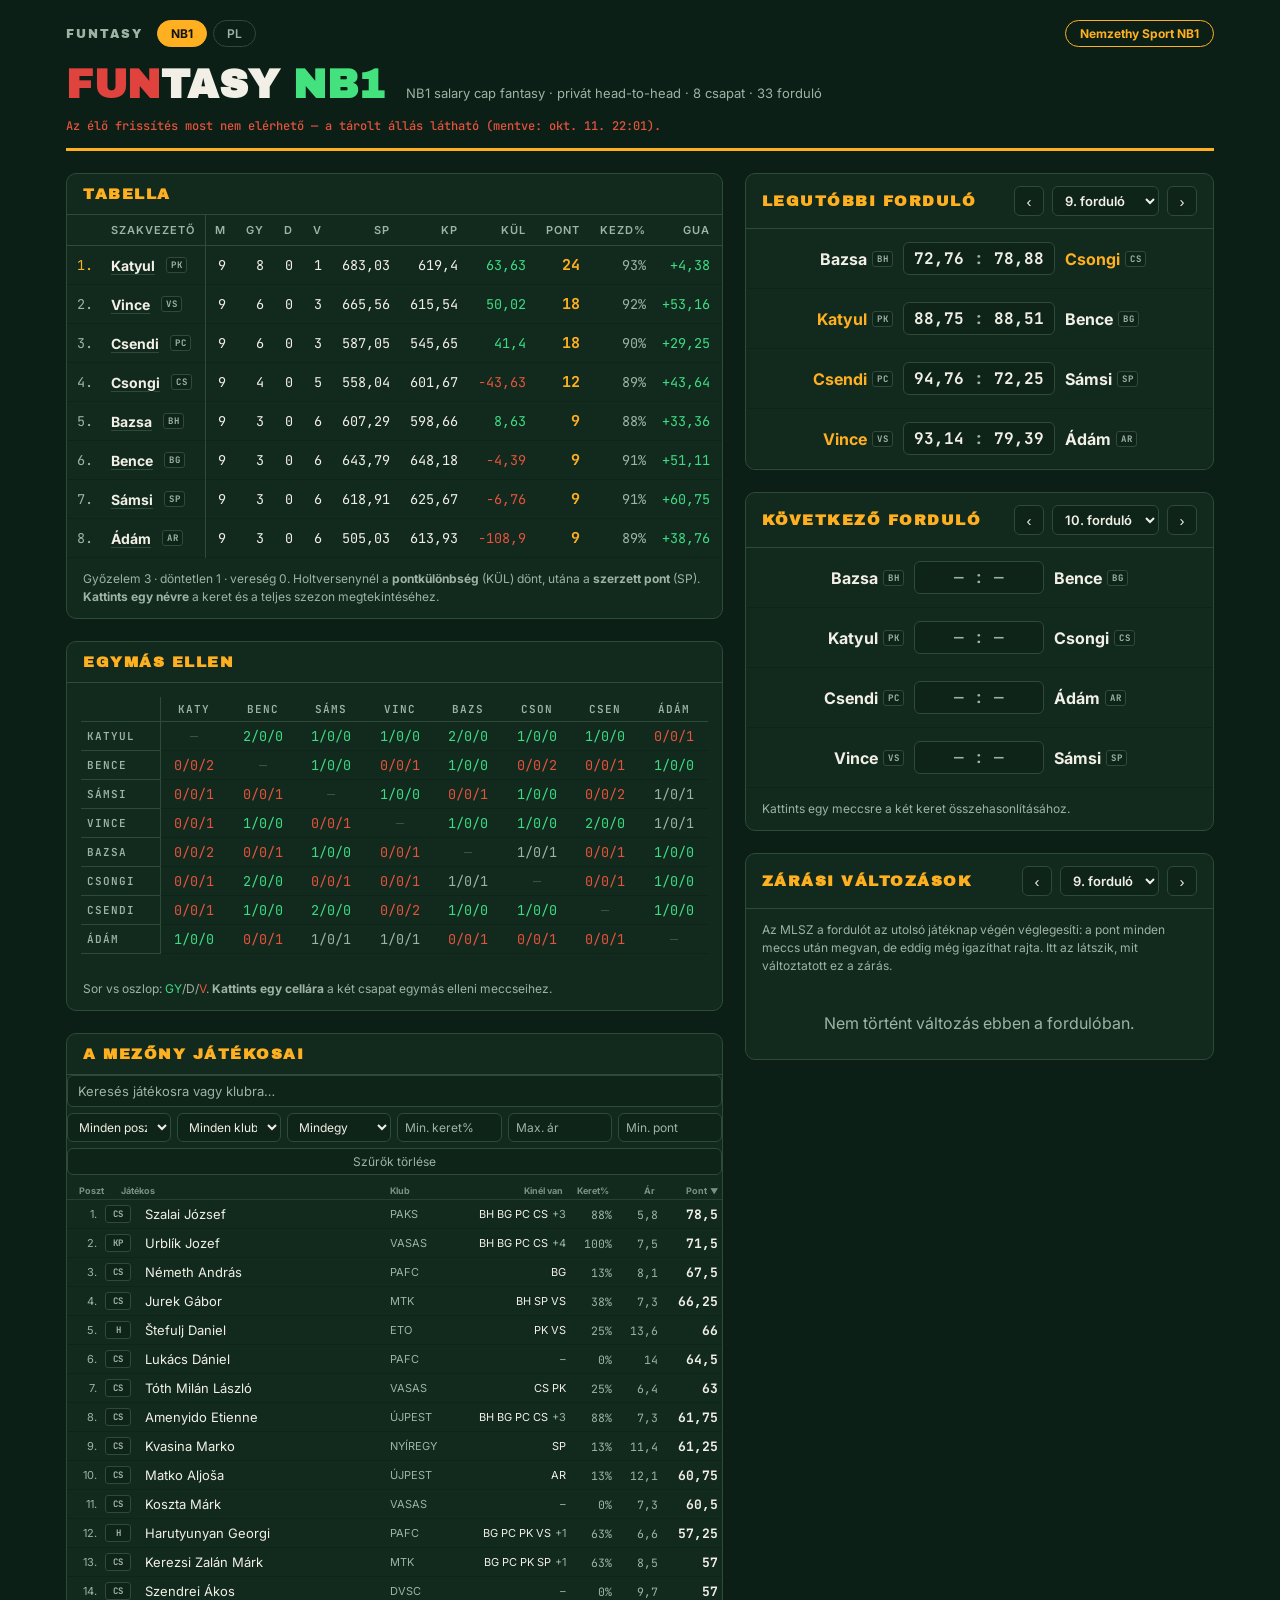
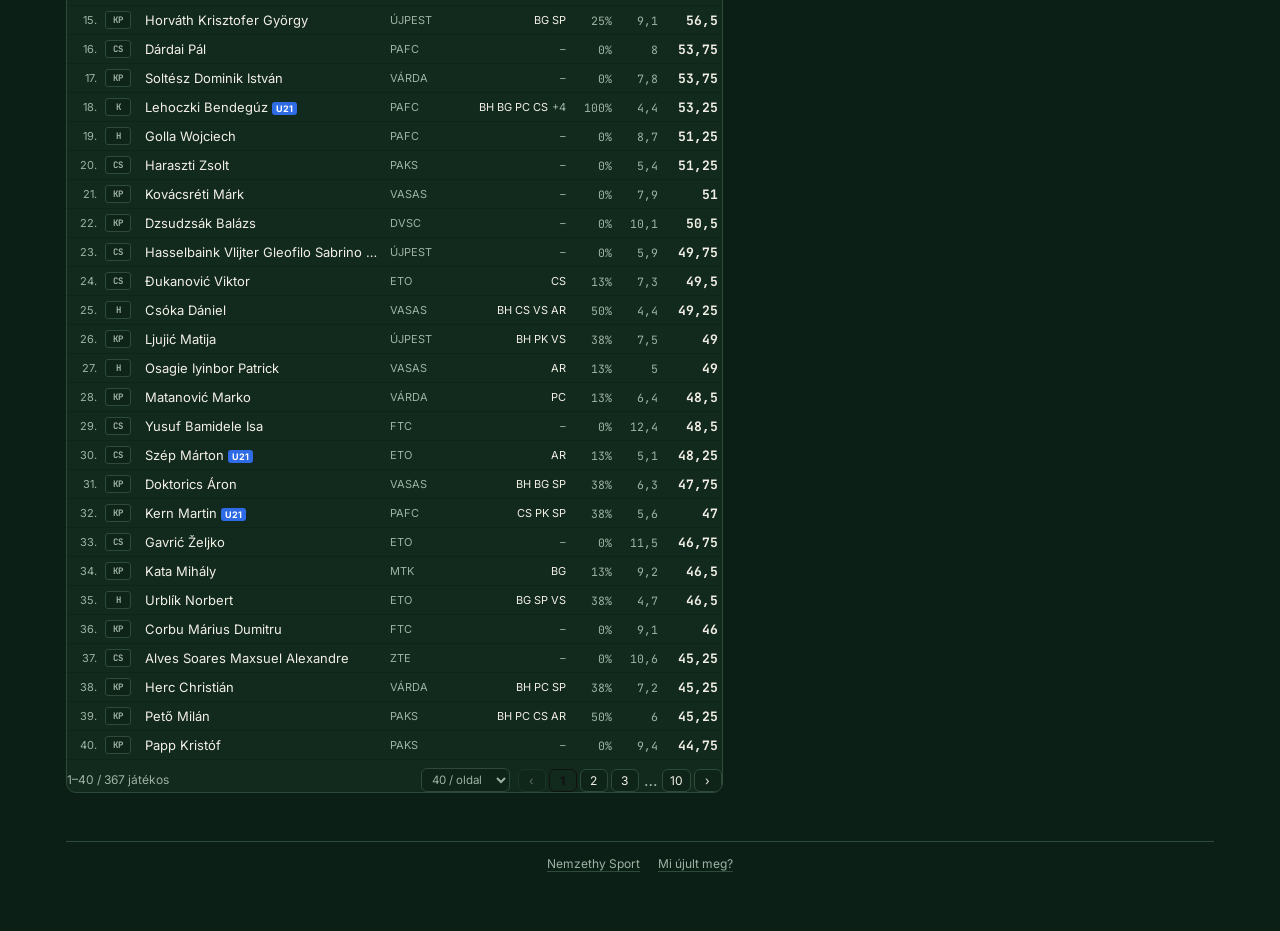
==== commit 5e64f6c2: "Status line at rest names the last closed round and when its data came in The calm status said only " ====
--- a/nb1/index.html
+++ b/nb1/index.html
@@ -16,7 +16,7 @@
       href="https://fonts.googleapis.com/css2?family=Archivo+Black&family=Inter:wght@400;600;700&family=JetBrains+Mono:wght@500;700&display=swap">
 <noscript><link rel="stylesheet"
       href="https://fonts.googleapis.com/css2?family=Archivo+Black&family=Inter:wght@400;600;700&family=JetBrains+Mono:wght@500;700&display=swap"></noscript>
-<link rel="stylesheet" href="../funtasy.css?v=115">
+<link rel="stylesheet" href="../funtasy.css?v=116">
 </head>
 <body class="liga-nb1">
 <div class="wrap">
@@ -105,7 +105,7 @@
   </div>
 </div>
 
-<script src="../funtasy.js?v=115"></script>
+<script src="../funtasy.js?v=116"></script>
 <script>
 // ======= KONFIGURÁCIÓ =======
 const MEMBERS = {
@@ -362,7 +362,8 @@
     const eloR = Object.keys(LIVE).map(Number).sort((a,b)=>b-a)[0];
     if(filled && eloR) ELOORA.indit(); else ELOORA.allj();
     st.textContent = (filled && eloR) ? FunTasy.statusz.elo(eloR, Date.now())
-                                      : FunTasy.statusz.naprakesz(Date.now());
+                                      : FunTasy.statusz.naprakesz(Date.now(), T.rPast,
+                                          window.TAROLT_IDO && Date.parse(window.TAROLT_IDO));
   }catch(e){ lekeresHiba(); }
 }
 
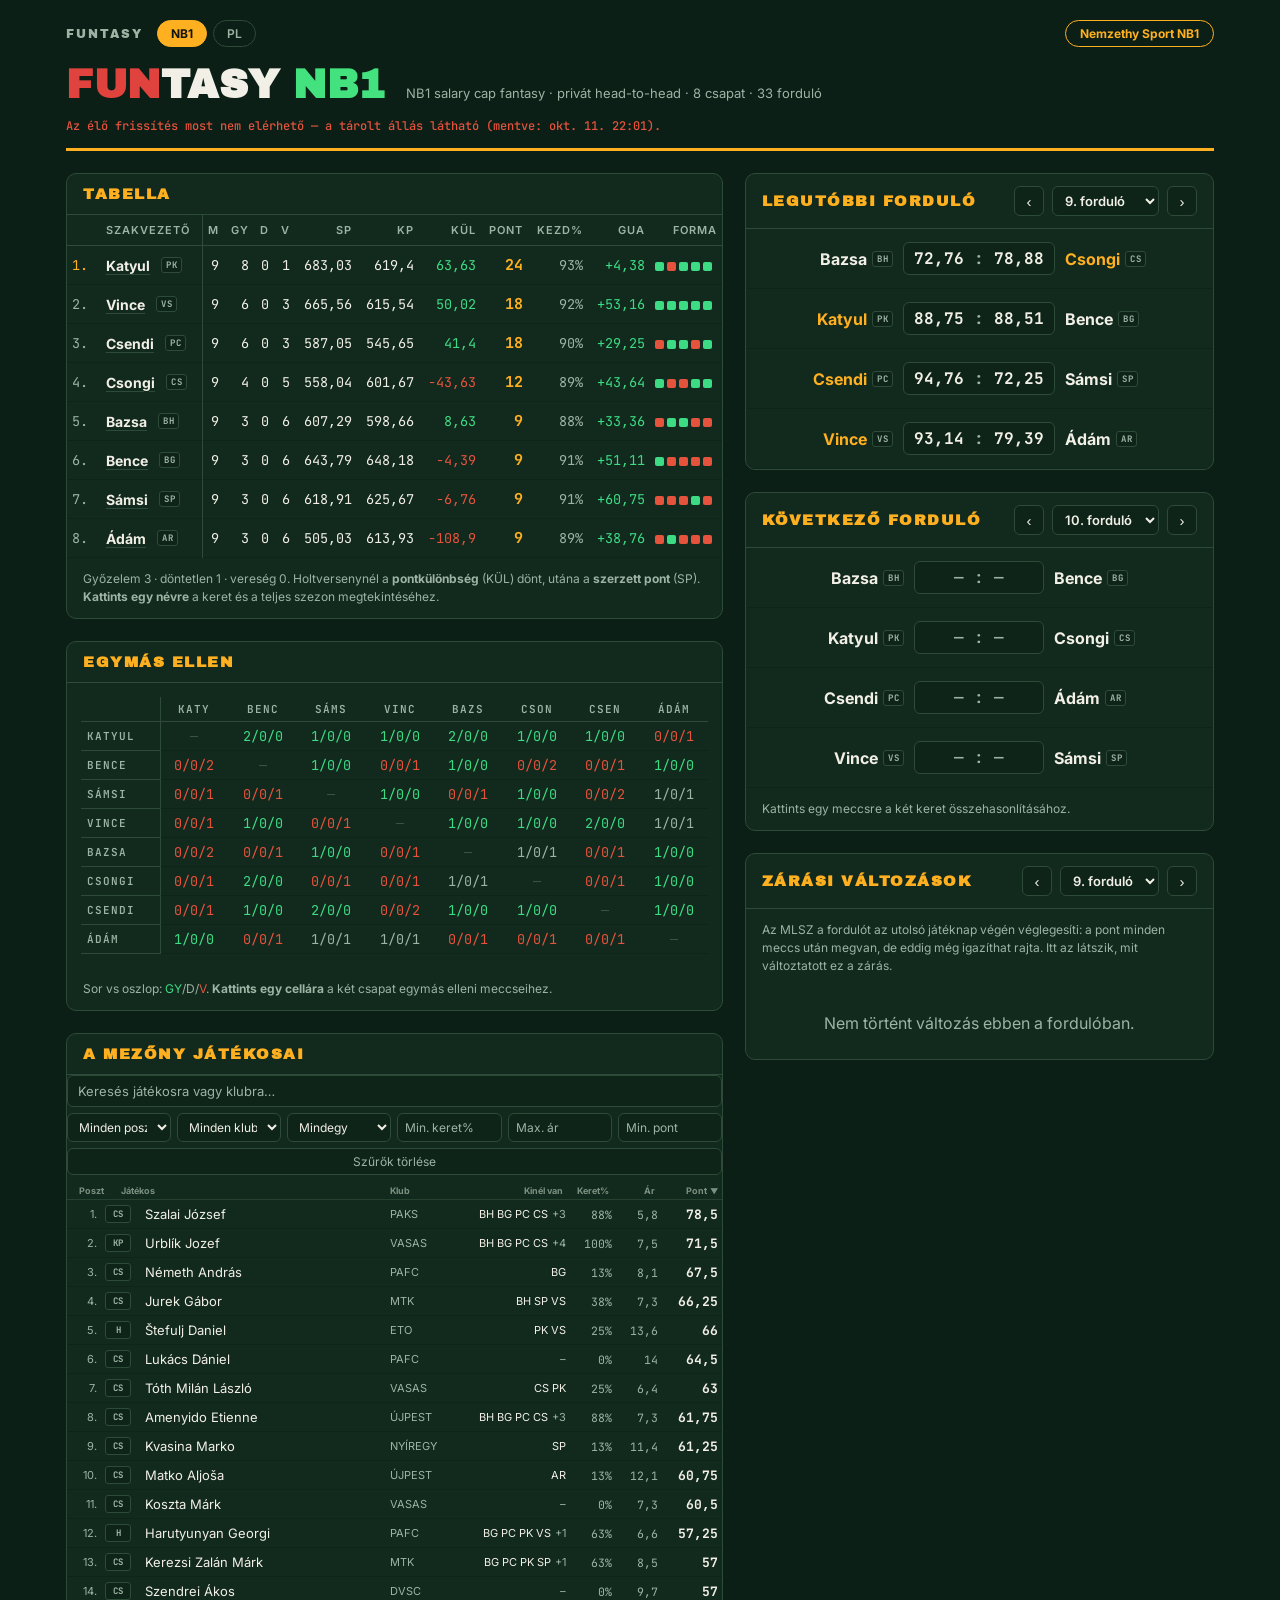
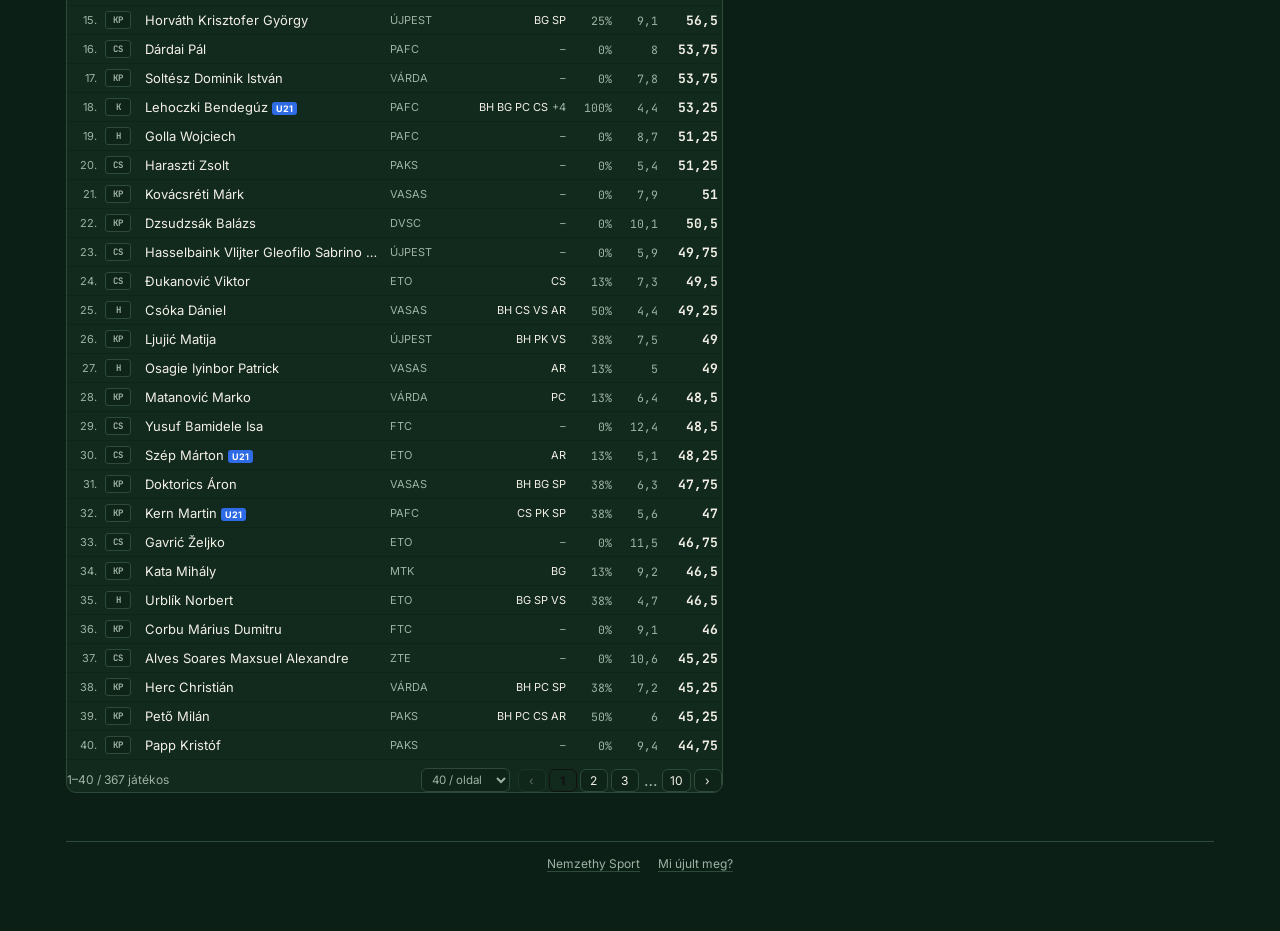
==== commit ee13cee2: "Magazine ratings work, no stale NB1 table, standings fit on a desktop * The magazine's rating button" ====
--- a/nb1/index.html
+++ b/nb1/index.html
@@ -16,7 +16,7 @@
       href="https://fonts.googleapis.com/css2?family=Archivo+Black&family=Inter:wght@400;600;700&family=JetBrains+Mono:wght@500;700&display=swap">
 <noscript><link rel="stylesheet"
       href="https://fonts.googleapis.com/css2?family=Archivo+Black&family=Inter:wght@400;600;700&family=JetBrains+Mono:wght@500;700&display=swap"></noscript>
-<link rel="stylesheet" href="../funtasy.css?v=116">
+<link rel="stylesheet" href="../funtasy.css?v=119">
 </head>
 <body class="liga-nb1">
 <div class="wrap">
@@ -105,7 +105,7 @@
   </div>
 </div>
 
-<script src="../funtasy.js?v=116"></script>
+<script src="../funtasy.js?v=119"></script>
 <script>
 // ======= KONFIGURÁCIÓ =======
 const MEMBERS = {
@@ -120,7 +120,10 @@
   "Katyul":"PK", "Bence":"BG", "Sámsi":"SP", "Vince":"VS",
   "Bazsa":"BH", "Csongi":"CS", "Csendi":"PC", "Ádám":"AR"
 };
-const SCHEDULE = {"1": [["Bazsa", "Katyul", 50.75, 56.75], ["Csongi", "Bence", 48.5, 47.38], ["Csendi", "Vince", 48.0, 50.75], ["Sámsi", "Ádám", 45.0, 52.38]], "2": [["Bazsa", "Csongi", 62.0, 45.37], ["Katyul", "Bence", 71.13, 55.25], ["Csendi", "Sámsi", 52.88, 43.12], ["Vince", "Ádám", 55.01, 60.25]], "3": [["Bazsa", "Bence", 72.75, 73.0], ["Katyul", "Csongi", 66.13, 59.0], ["Csendi", "Ádám", 52.88, 47.25], ["Vince", "Sámsi", 60.88, 79.75]], "4": [["Bazsa", "Csendi", 51.63, 63.63], ["Katyul", "Vince", 81.25, 75.75], ["Csongi", "Sámsi", 67.13, 84.51], ["Bence", "Ádám", 82.38, 49.63]], "5": [["Bazsa", "Vince", null, null], ["Katyul", "Csendi", null, null], ["Csongi", "Ádám", null, null], ["Bence", "Sámsi", null, null]], "6": [["Bazsa", "Sámsi", null, null], ["Katyul", "Ádám", null, null], ["Csongi", "Csendi", null, null], ["Bence", "Vince", null, null]], "7": [["Bazsa", "Ádám", null, null], ["Katyul", "Sámsi", null, null], ["Csongi", "Vince", null, null], ["Bence", "Csendi", null, null]], "8": [["Bazsa", "Katyul", null, null], ["Csongi", "Bence", null, null], ["Csendi", "Vince", null, null], ["Sámsi", "Ádám", null, null]], "9": [["Bazsa", "Csongi", null, null], ["Katyul", "Bence", null, null], ["Csendi", "Sámsi", null, null], ["Vince", "Ádám", null, null]], "10": [["Bazsa", "Bence", null, null], ["Katyul", "Csongi", null, null], ["Csendi", "Ádám", null, null], ["Vince", "Sámsi", null, null]], "11": [["Bazsa", "Csendi", null, null], ["Katyul", "Vince", null, null], ["Csongi", "Sámsi", null, null], ["Bence", "Ádám", null, null]], "12": [["Bazsa", "Vince", null, null], ["Katyul", "Csendi", null, null], ["Csongi", "Ádám", null, null], ["Bence", "Sámsi", null, null]], "13": [["Bazsa", "Sámsi", null, null], ["Katyul", "Ádám", null, null], ["Csongi", "Csendi", null, null], ["Bence", "Vince", null, null]], "14": [["Bazsa", "Ádám", null, null], ["Katyul", "Sámsi", null, null], ["Csongi", "Vince", null, null], ["Bence", "Csendi", null, null]], "15": [["Bazsa", "Katyul", null, null], ["Csongi", "Bence", null, null], ["Csendi", "Vince", null, null], ["Sámsi", "Ádám", null, null]], "16": [["Bazsa", "Csongi", null, null], ["Katyul", "Bence", null, null], ["Csendi", "Sámsi", null, null], ["Vince", "Ádám", null, null]], "17": [["Bazsa", "Bence", null, null], ["Katyul", "Csongi", null, null], ["Csendi", "Ádám", null, null], ["Vince", "Sámsi", null, null]], "18": [["Bazsa", "Csendi", null, null], ["Katyul", "Vince", null, null], ["Csongi", "Sámsi", null, null], ["Bence", "Ádám", null, null]], "19": [["Bazsa", "Vince", null, null], ["Katyul", "Csendi", null, null], ["Csongi", "Ádám", null, null], ["Bence", "Sámsi", null, null]], "20": [["Bazsa", "Sámsi", null, null], ["Katyul", "Ádám", null, null], ["Csongi", "Csendi", null, null], ["Bence", "Vince", null, null]], "21": [["Bazsa", "Ádám", null, null], ["Katyul", "Sámsi", null, null], ["Csongi", "Vince", null, null], ["Bence", "Csendi", null, null]], "22": [["Bazsa", "Katyul", null, null], ["Csongi", "Bence", null, null], ["Csendi", "Vince", null, null], ["Sámsi", "Ádám", null, null]], "23": [["Bazsa", "Csongi", null, null], ["Katyul", "Bence", null, null], ["Csendi", "Sámsi", null, null], ["Vince", "Ádám", null, null]], "24": [["Bazsa", "Bence", null, null], ["Katyul", "Csongi", null, null], ["Csendi", "Ádám", null, null], ["Vince", "Sámsi", null, null]], "25": [["Bazsa", "Csendi", null, null], ["Katyul", "Vince", null, null], ["Csongi", "Sámsi", null, null], ["Bence", "Ádám", null, null]], "26": [["Bazsa", "Vince", null, null], ["Katyul", "Csendi", null, null], ["Csongi", "Ádám", null, null], ["Bence", "Sámsi", null, null]], "27": [["Bazsa", "Sámsi", null, null], ["Katyul", "Ádám", null, null], ["Csongi", "Csendi", null, null], ["Bence", "Vince", null, null]], "28": [["Bazsa", "Ádám", null, null], ["Katyul", "Sámsi", null, null], ["Csongi", "Vince", null, null], ["Bence", "Csendi", null, null]], "29": [["Bazsa", "Katyul", null, null], ["Csongi", "Bence", null, null], ["Csendi", "Vince", null, null], ["Sámsi", "Ádám", null, null]], "30": [["Bazsa", "Csongi", null, null], ["Katyul", "Bence", null, null], ["Csendi", "Sámsi", null, null], ["Vince", "Ádám", null, null]], "31": [["Bazsa", "Bence", null, null], ["Katyul", "Csongi", null, null], ["Csendi", "Ádám", null, null], ["Vince", "Sámsi", null, null]], "32": [["Bazsa", "Csendi", null, null], ["Katyul", "Vince", null, null], ["Csongi", "Sámsi", null, null], ["Bence", "Ádám", null, null]], "33": [["Bazsa", "Vince", null, null], ["Katyul", "Csendi", null, null], ["Csongi", "Ádám", null, null], ["Bence", "Sámsi", null, null]]};
+// Only the pairings: the results always come from results.json, so a
+// stale score can never stand in the table while it loads.
+let RESULTS_READY = false;     // results.json has arrived: the table may show data
+const SCHEDULE = {"1": [["Bazsa", "Katyul", null, null], ["Csongi", "Bence", null, null], ["Csendi", "Vince", null, null], ["Sámsi", "Ádám", null, null]], "2": [["Bazsa", "Csongi", null, null], ["Katyul", "Bence", null, null], ["Csendi", "Sámsi", null, null], ["Vince", "Ádám", null, null]], "3": [["Bazsa", "Bence", null, null], ["Katyul", "Csongi", null, null], ["Csendi", "Ádám", null, null], ["Vince", "Sámsi", null, null]], "4": [["Bazsa", "Csendi", null, null], ["Katyul", "Vince", null, null], ["Csongi", "Sámsi", null, null], ["Bence", "Ádám", null, null]], "5": [["Bazsa", "Vince", null, null], ["Katyul", "Csendi", null, null], ["Csongi", "Ádám", null, null], ["Bence", "Sámsi", null, null]], "6": [["Bazsa", "Sámsi", null, null], ["Katyul", "Ádám", null, null], ["Csongi", "Csendi", null, null], ["Bence", "Vince", null, null]], "7": [["Bazsa", "Ádám", null, null], ["Katyul", "Sámsi", null, null], ["Csongi", "Vince", null, null], ["Bence", "Csendi", null, null]], "8": [["Bazsa", "Katyul", null, null], ["Csongi", "Bence", null, null], ["Csendi", "Vince", null, null], ["Sámsi", "Ádám", null, null]], "9": [["Bazsa", "Csongi", null, null], ["Katyul", "Bence", null, null], ["Csendi", "Sámsi", null, null], ["Vince", "Ádám", null, null]], "10": [["Bazsa", "Bence", null, null], ["Katyul", "Csongi", null, null], ["Csendi", "Ádám", null, null], ["Vince", "Sámsi", null, null]], "11": [["Bazsa", "Csendi", null, null], ["Katyul", "Vince", null, null], ["Csongi", "Sámsi", null, null], ["Bence", "Ádám", null, null]], "12": [["Bazsa", "Vince", null, null], ["Katyul", "Csendi", null, null], ["Csongi", "Ádám", null, null], ["Bence", "Sámsi", null, null]], "13": [["Bazsa", "Sámsi", null, null], ["Katyul", "Ádám", null, null], ["Csongi", "Csendi", null, null], ["Bence", "Vince", null, null]], "14": [["Bazsa", "Ádám", null, null], ["Katyul", "Sámsi", null, null], ["Csongi", "Vince", null, null], ["Bence", "Csendi", null, null]], "15": [["Bazsa", "Katyul", null, null], ["Csongi", "Bence", null, null], ["Csendi", "Vince", null, null], ["Sámsi", "Ádám", null, null]], "16": [["Bazsa", "Csongi", null, null], ["Katyul", "Bence", null, null], ["Csendi", "Sámsi", null, null], ["Vince", "Ádám", null, null]], "17": [["Bazsa", "Bence", null, null], ["Katyul", "Csongi", null, null], ["Csendi", "Ádám", null, null], ["Vince", "Sámsi", null, null]], "18": [["Bazsa", "Csendi", null, null], ["Katyul", "Vince", null, null], ["Csongi", "Sámsi", null, null], ["Bence", "Ádám", null, null]], "19": [["Bazsa", "Vince", null, null], ["Katyul", "Csendi", null, null], ["Csongi", "Ádám", null, null], ["Bence", "Sámsi", null, null]], "20": [["Bazsa", "Sámsi", null, null], ["Katyul", "Ádám", null, null], ["Csongi", "Csendi", null, null], ["Bence", "Vince", null, null]], "21": [["Bazsa", "Ádám", null, null], ["Katyul", "Sámsi", null, null], ["Csongi", "Vince", null, null], ["Bence", "Csendi", null, null]], "22": [["Bazsa", "Katyul", null, null], ["Csongi", "Bence", null, null], ["Csendi", "Vince", null, null], ["Sámsi", "Ádám", null, null]], "23": [["Bazsa", "Csongi", null, null], ["Katyul", "Bence", null, null], ["Csendi", "Sámsi", null, null], ["Vince", "Ádám", null, null]], "24": [["Bazsa", "Bence", null, null], ["Katyul", "Csongi", null, null], ["Csendi", "Ádám", null, null], ["Vince", "Sámsi", null, null]], "25": [["Bazsa", "Csendi", null, null], ["Katyul", "Vince", null, null], ["Csongi", "Sámsi", null, null], ["Bence", "Ádám", null, null]], "26": [["Bazsa", "Vince", null, null], ["Katyul", "Csendi", null, null], ["Csongi", "Ádám", null, null], ["Bence", "Sámsi", null, null]], "27": [["Bazsa", "Sámsi", null, null], ["Katyul", "Ádám", null, null], ["Csongi", "Csendi", null, null], ["Bence", "Vince", null, null]], "28": [["Bazsa", "Ádám", null, null], ["Katyul", "Sámsi", null, null], ["Csongi", "Vince", null, null], ["Bence", "Csendi", null, null]], "29": [["Bazsa", "Katyul", null, null], ["Csongi", "Bence", null, null], ["Csendi", "Vince", null, null], ["Sámsi", "Ádám", null, null]], "30": [["Bazsa", "Csongi", null, null], ["Katyul", "Bence", null, null], ["Csendi", "Sámsi", null, null], ["Vince", "Ádám", null, null]], "31": [["Bazsa", "Bence", null, null], ["Katyul", "Csongi", null, null], ["Csendi", "Ádám", null, null], ["Vince", "Sámsi", null, null]], "32": [["Bazsa", "Csendi", null, null], ["Katyul", "Vince", null, null], ["Csongi", "Sámsi", null, null], ["Bence", "Ádám", null, null]], "33": [["Bazsa", "Vince", null, null], ["Katyul", "Csendi", null, null], ["Csongi", "Ádám", null, null], ["Bence", "Sámsi", null, null]]};
 // ============================
 
 FunTasy.renderNav('nb1','../');   // ligavalto sav a kozos listabol
@@ -193,6 +196,8 @@
   firstRound:  1,
   lastRound:   LAST_ROUND,
   nameHeader:  'Szakvezető',
+  placeholderRows: FunTasy.liga('nb1').teams,
+  ready:       () => RESULTS_READY,
   tag:         n => MONOGRAM[n] || '',
   matrixOrder: () => Object.keys(MEMBERS),        // rogzitett sorrend, nem tabella szerinti
   nameAttr:    n => `data-member="${esc(n)}"`,
@@ -495,6 +500,9 @@
 const KERET_FORDULO=new Map();
 function keretFordulo(r){
   if(!KERET_FORDULO.has(r)) KERET_FORDULO.set(r, (async()=>{
+    // A round after the newest stored squads has no file yet: asking for it
+    // only produced a 404 and then pulled the whole history for nothing.
+    if(SQUAD_ROUND && r > SQUAD_ROUND) return {};
     try{
       const res=await fetch(`../keretek/${r}.json?t=`+Date.now());
       if(res.ok){ const j=await res.json(); if(j&&j.squads) return j.squads; }
@@ -1523,10 +1531,14 @@
 
 // ---------- indulás ----------
 async function boot(){
+  // The table stands with placeholder rows until the results arrive, so the
+  // page does not jump when they do.
+  renderTable();
   try{
     const r=await fetch('../results.json?t='+Date.now());
     if(r.ok){
       const j=await r.json();
+      RESULTS_READY = true;
       // A collect.py megjeloli, mely fordulo lehet meg folyamatban
       // ("provisional"). Az ilyen fordulo eredmenye NEM a menetrendbe kerul,
       // hanem a LIVE overlaybe: a tabellaba nem szamit bele, a meccspanelen
--- a/funtasy.css
+++ b/funtasy.css
@@ -55,7 +55,14 @@
 h1{font-family:var(--cim);font-size:clamp(26px,5vw,40px);letter-spacing:.5px}
 h1 .fun{color:var(--amber)}h1 .tag{color:var(--magenta)}
 .sub{color:var(--dim);font-size:13px}
-#status{font:500 12px var(--mono);color:var(--dim);width:100%;min-height:16px}
+/* A sor magassaga rogzitett: betolteskor elobb ures, aztan "Elo allas
+   lekerese...", vegul a vegleges allapot - ha mindegyik mas magas, a lap
+   minden valtasnal ugrik. Telefonon a vegleges sor ket sorba tor, ezert ott
+   ket sornyi helyet tartunk. */
+#status{font:500 12px/16px var(--mono);color:var(--dim);width:100%;min-height:16px}
+tr.placeholder td{color:transparent}
+tr.placeholder .nv{display:inline-block;width:9em;border-radius:3px;background:var(--line)}
+tr.placeholder .mgr,tr.placeholder .dot{background:none;border-color:transparent}
 #status.err{color:var(--lose)}#status.ok{color:var(--win)}
 /* Nem hiba, de nem is naprakesz: a fordulo lezarult, a tarolt adatban meg
    nincs benne az eredmeny (a gyujto 3 orankent fut). */
@@ -194,6 +201,11 @@
 .score .na{color:var(--dim);font-weight:500}
 .matrix{padding:14px;overflow-x:auto;-webkit-overflow-scrolling:touch}
 .tablewrap{overflow-x:auto;-webkit-overflow-scrolling:touch;max-width:100%}
+/* The standings have thirteen columns: with the default 10px side padding
+   the table is wider than its panel on a desktop, and the last columns sat
+   behind a sideways scroll. Narrower padding lets it fit; a phone still
+   scrolls, as before. */
+@media(min-width:641px){#table th,#table td{padding-left:5px;padding-right:5px}}
 .tablewrap table{min-width:100%}
 /* A RAGADO CELLAKHOZ `separate` KELL. A WebKit (tehat iPhone-on MINDEN
    bongeszo, a Chrome is) `border-collapse:collapse` mellett nem ragasztja
@@ -226,7 +238,9 @@
 /* EGY SOR, mindig. Korabban flex-wrap:wrap allt itt, es keskeny kepernyon az
    ujsag gombja onallo, harmadik sorba esett - nem oda tervezve, hanem mert
    nem fert ki. A ligafulek sava zsugorodhat es gorgethet, a gomb nem. */
-.liganav{display:flex;align-items:center;gap:14px;margin-bottom:16px;flex-wrap:nowrap}
+/* A sav tartalmat a JS irja: a helye mar az elso kepen foglalt, kulonben a
+   megjeleneskor az egesz lap lejjebb ugrik. */
+.liganav{display:flex;align-items:center;gap:14px;margin-bottom:16px;flex-wrap:nowrap;min-height:26px}
 .liganav .markanev{font-family:var(--cim);font-size:12px;letter-spacing:2px;
   color:var(--dim);text-decoration:none;text-transform:uppercase}
 .liganav .markanev:hover{color:var(--ink)}
@@ -262,7 +276,8 @@
   padding:20px 22px;transition:transform .12s,border-color .12s,background .12s}
 .ligakartya:hover{transform:translateY(-2px);background:var(--panel2)}
 .ligakartya .fejsor{display:flex;align-items:center;justify-content:space-between;gap:10px;margin-bottom:6px}
-.ligakartya h2{font-family:var(--cim);font-size:22px;letter-spacing:1px;border:0;padding:0}
+/* a.ligakartya: a narrow-screen .panel h2 rule comes later and would win */
+a.ligakartya h2{font-family:var(--cim);font-size:22px;letter-spacing:1px;border:0;padding:0}
 /* A ligatipus (salary cap / draft) nem dísz: ez mondja meg, milyen szabalyok
    szerint megy a liga. Ezert a kartyan is ott a helye, nem csak az alcimben. */
 .tipuscimke{font:700 9px var(--fo);letter-spacing:1.5px;text-transform:uppercase;color:var(--dim);
@@ -807,7 +822,7 @@
   header{gap:8px 12px;padding-bottom:10px;margin-bottom:14px}
   h1{font-size:26px;width:100%}
   .sub{font-size:11px;order:3;width:100%}
-  #status{font-size:11px;order:4}
+  #status{font-size:11px;line-height:15px;min-height:30px;order:4}
   .grid{gap:14px}
   .panel{margin-bottom:14px;border-radius:8px}
   .panel h2{font-size:13px;padding:10px 12px;flex-wrap:wrap;gap:8px}
